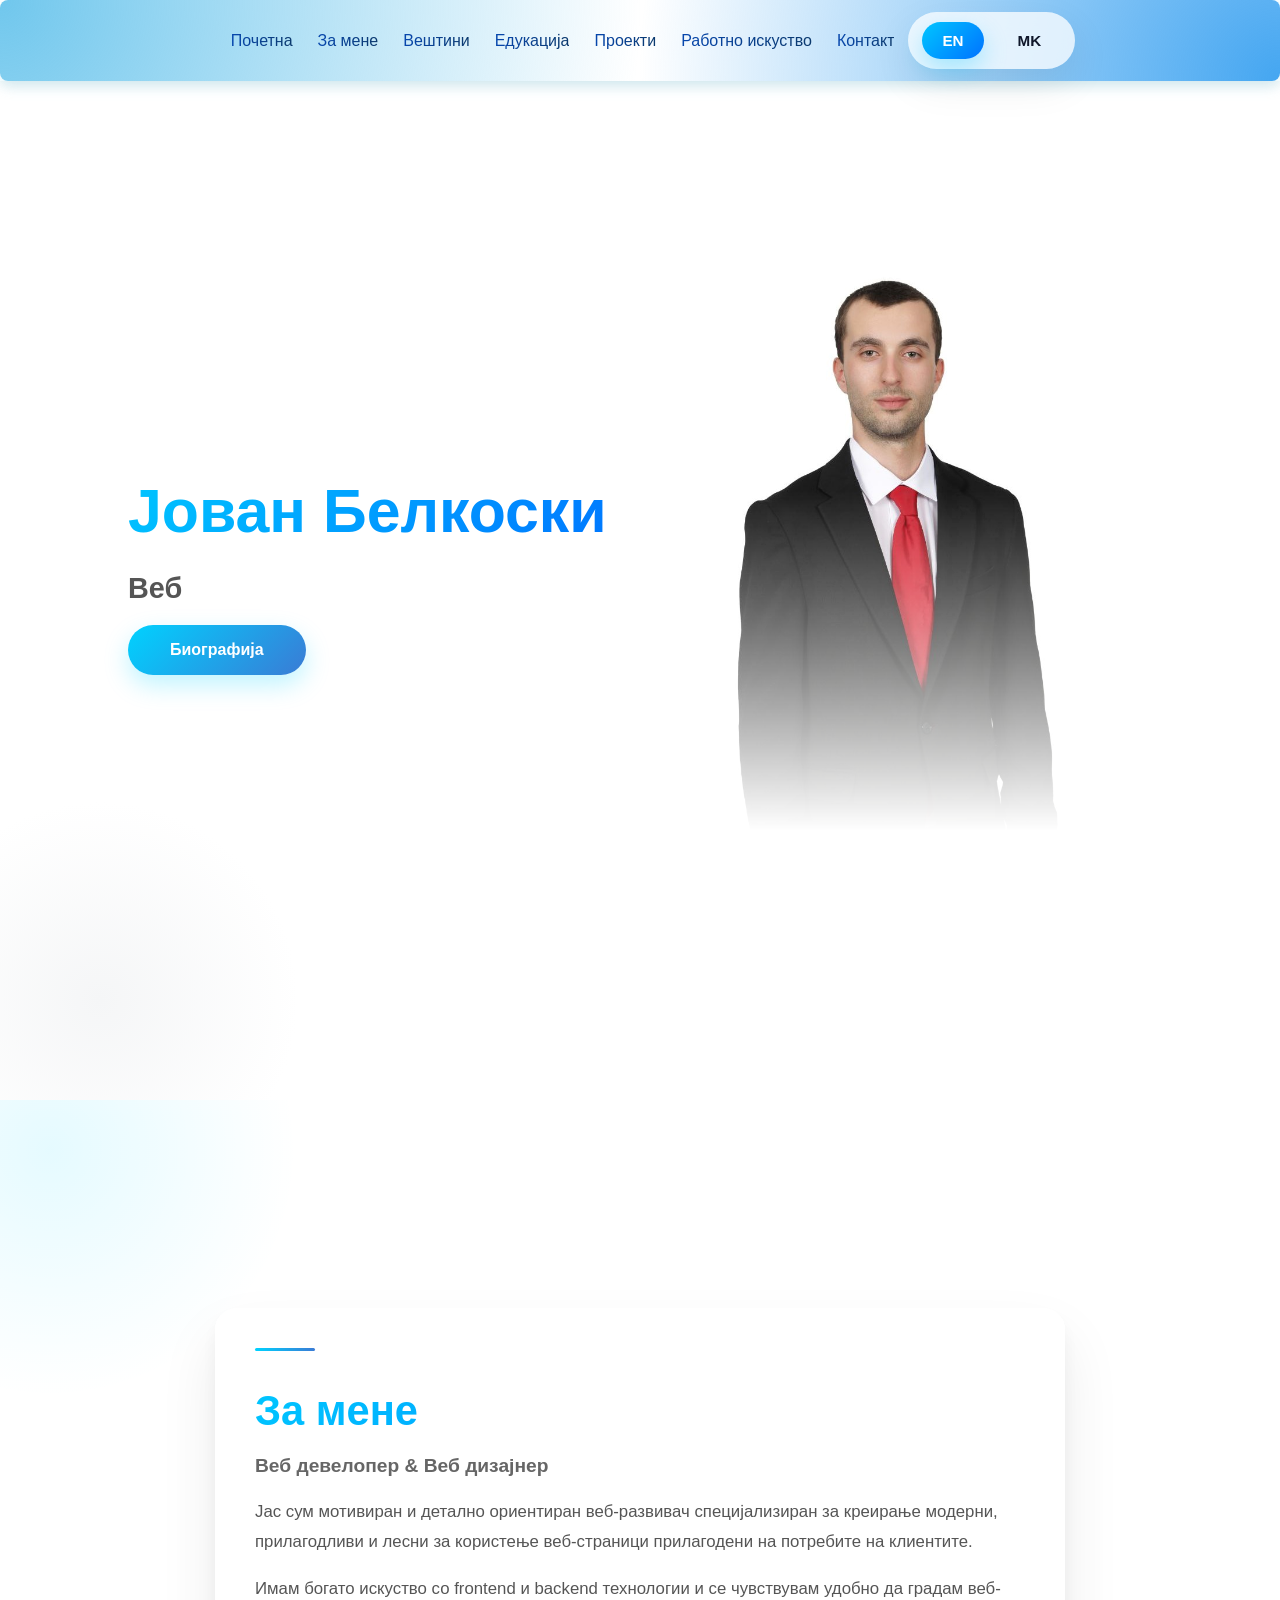
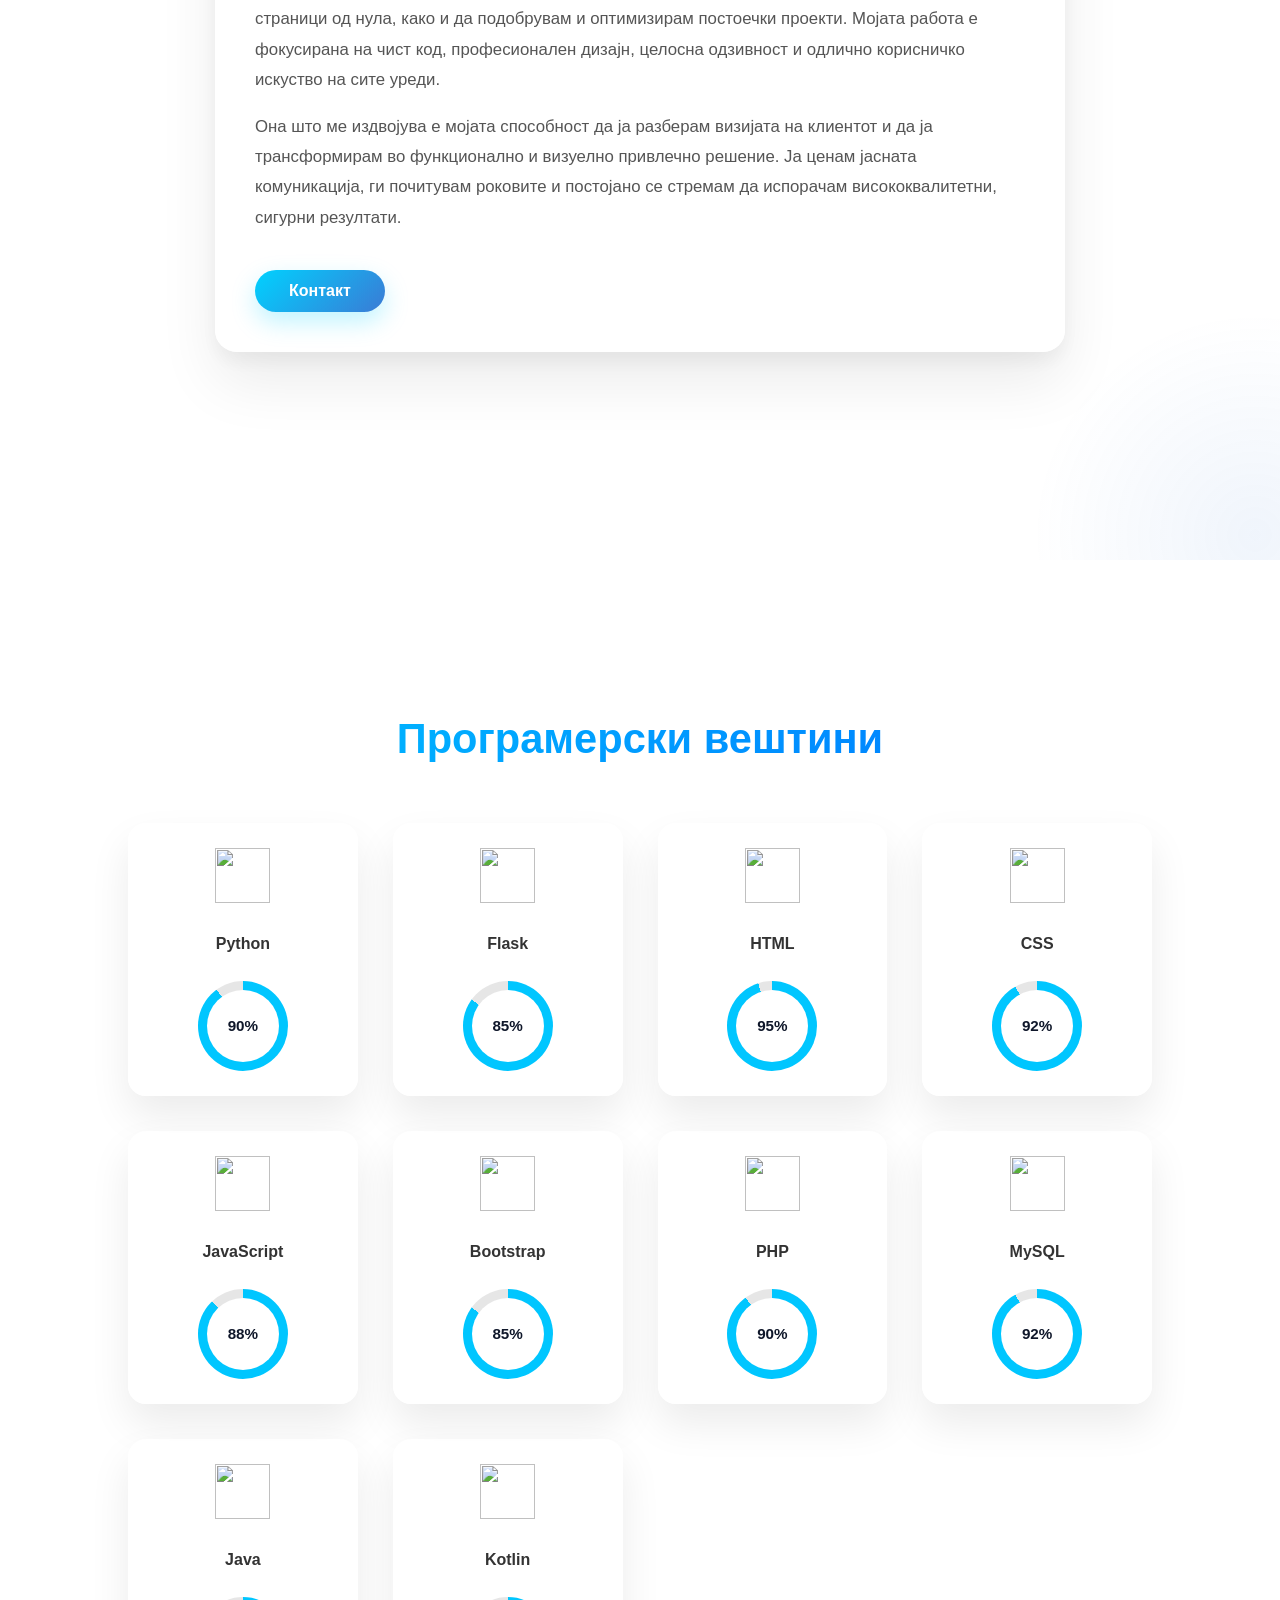
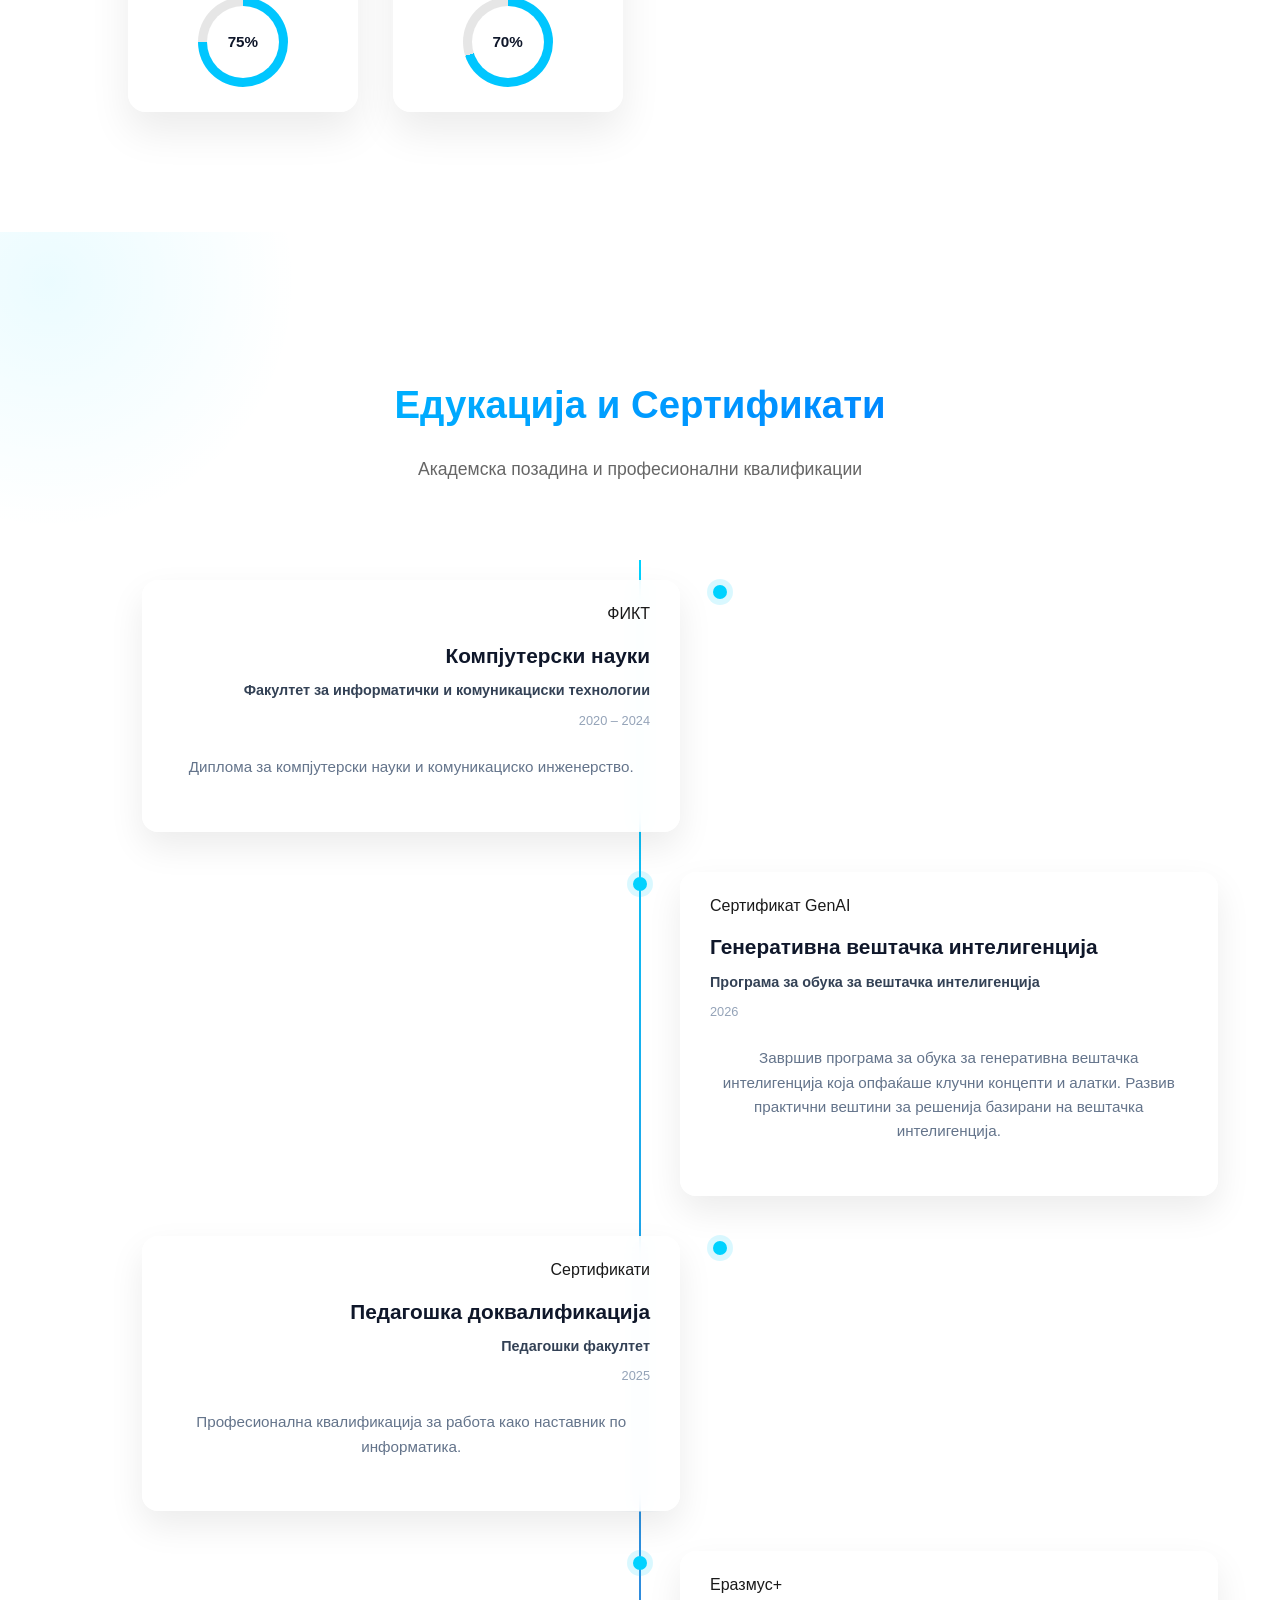
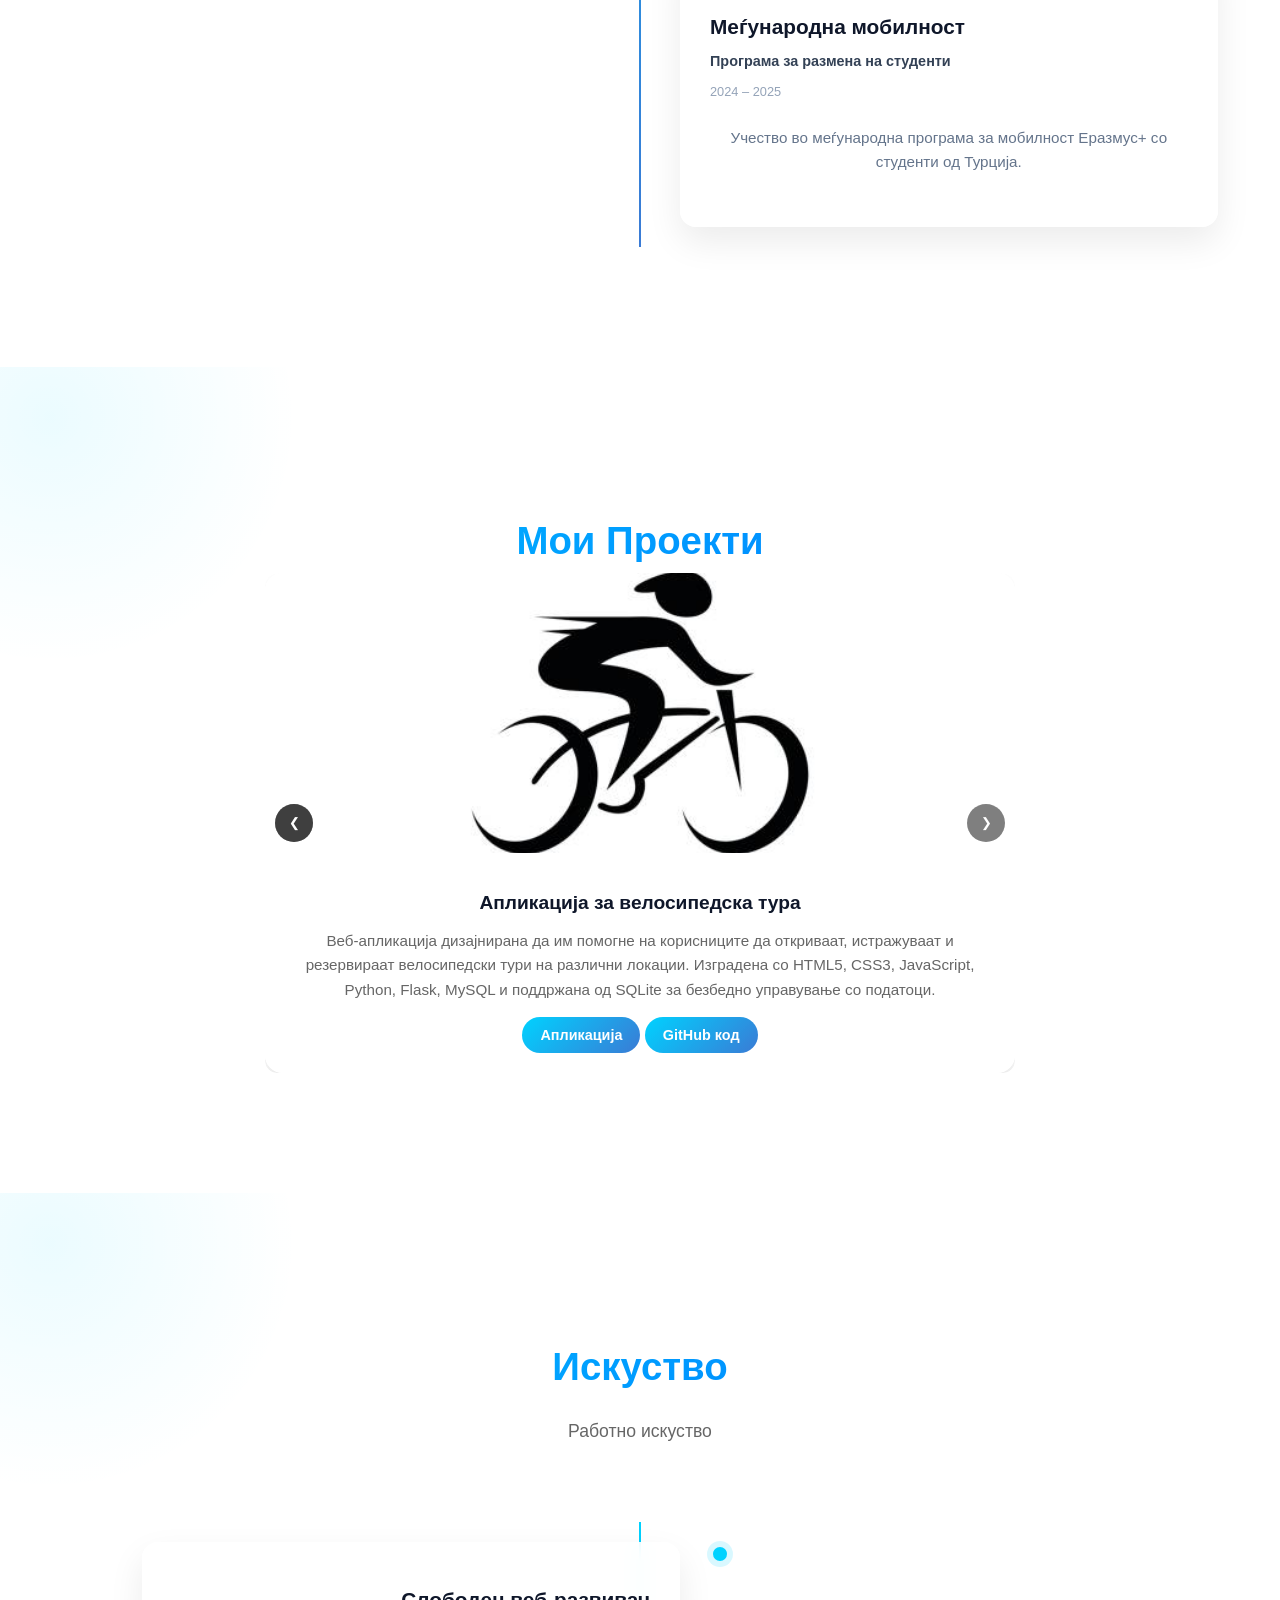
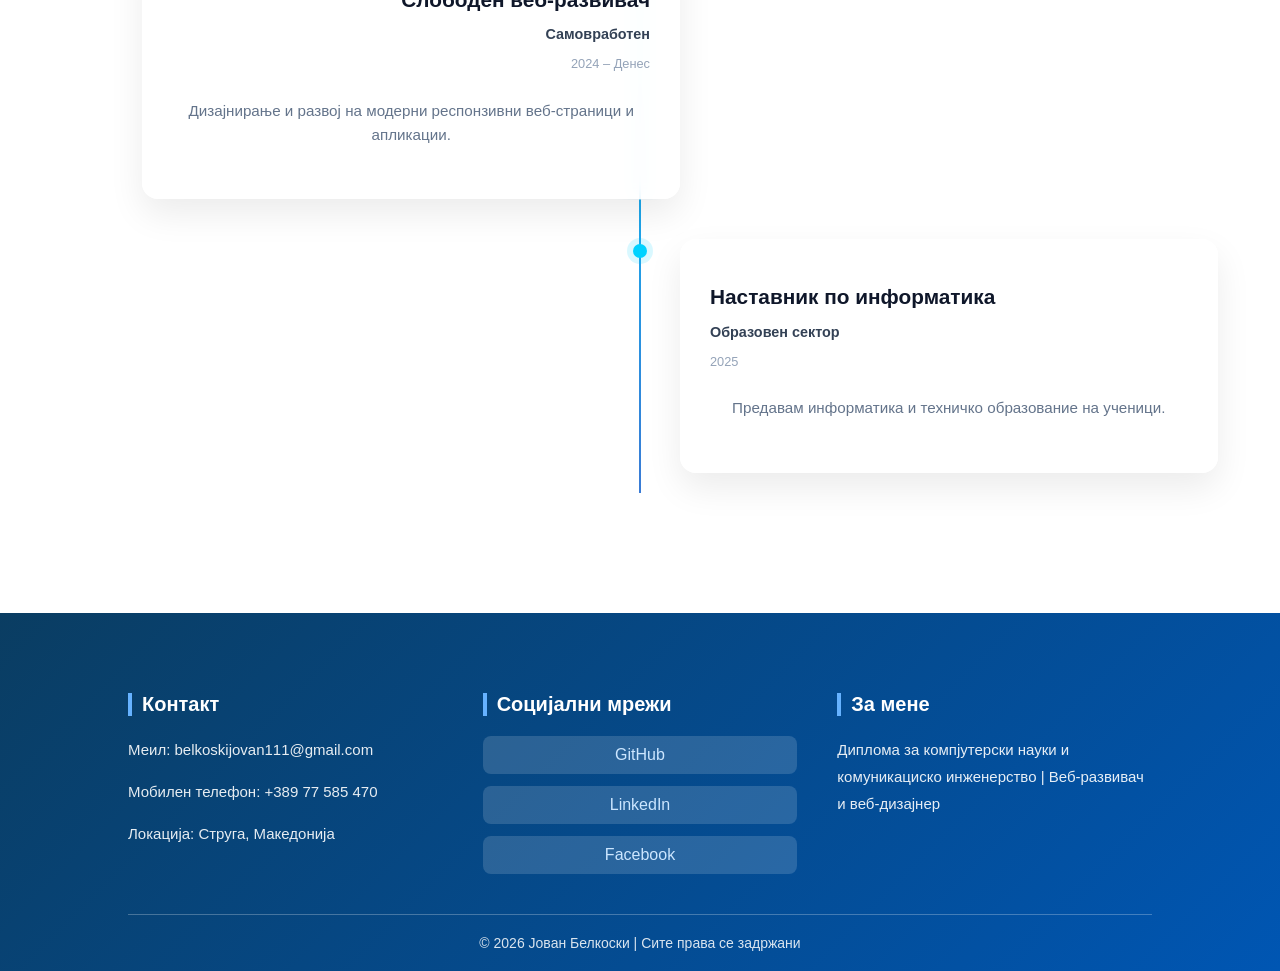
==== index-en.html @ 92b50fb5 "Add files via upload" ====
<!DOCTYPE html>
<html lang="en">
<head>
    <meta charset="UTF-8">
    <meta name="viewport" content="width=device-width, initial-scale=1.0">
    <title>Portfolio</title>
    <link href="https://cdnjs.cloudflare.com/ajax/libs/font-awesome/6.4.0/css/all.min.css" rel="stylesheet">
    <link href="stil.css" rel="stylesheet">
</head>
<body>

<!--Хедер и линкови во хедерот-->
<header class="main-header">

    <div class="linkovi">

    <!--Navigacija-->
    <nav>
      <ul class="nav-links">
        <li><a href="#home">Почетна</a></li>
        <li><a href="#about">За мене</a></li>
        <li><a href="#skills">Вештини</a></li>
        <li><a href="#education">Едукација</a></li>
        <li><a href="#projects">Проекти</a></li>
        <li><a href="#experience">Работно искуство</a></li>
        <li><a href="#contact">Контакт</a></li>
      </ul>

      <!--Hamburger-->
      <div class="hamburger">
        <span></span>
        <span></span>
        <span></span>
      </div>
    </nav>

    <!--Linkovi-->
    <div class="language-switch">
      <a href="index.html" class="lang-btn active">EN</a>
      <a href="index-en.html" class="lang-btn">MK</a>
    </div>

  </div>
</header>

<!-- Почетна секција -->
<section class="hero" id="home">
    <div class="hero-text">
        <h1><span id="ime"></span></h1>
        <h2><span id="profesija"></span></h2>
        <a href="Биографија.pdf"><button class="hero-btn">Биографија</button></a>
    </div>

    <div class="slika-wrapper">
        <img src="profilnaa.jpg" alt="Profil" class="hero-slika">
    </div>
</section>

<!--Секција About-->
<section class="about-me" id="about">
    <div class="about-container">

        <!--<div class="about-image">
            <img src="profilnaa.jpg" alt="About Me">
        </div>-->

        <div class="about-text">
            <h2>За мене</h2>
            <h3>Веб девелопер & Веб дизајнер</h3>

            <p>
               Јас сум мотивиран и детално ориентиран веб-развивач специјализиран за креирање модерни, прилагодливи и лесни за користење веб-страници прилагодени на потребите на клиентите.</p>

               <p>Имам богато искуство со frontend и backend технологии и се чувствувам удобно да градам веб-страници од нула, како и да подобрувам и оптимизирам постоечки проекти. Мојата работа е фокусирана на чист код, професионален дизајн, целосна одзивност и одлично корисничко искуство на сите уреди.</p>

               <p>Она што ме издвојува е мојата способност да ја разберам визијата на клиентот и да ја трансформирам во функционално и визуелно привлечно решение. Ја ценам јасната комуникација, ги почитувам роковите и постојано се стремам да испорачам висококвалитетни, сигурни резултати.</p>
            </p>

            <a href="#contact" id="#contact" class="about-btn">Контакт</a>
        </div>

    </div>
</section>

<!--Sekcija Skills-->
<section class="skills-section" id="skills">
    <h2>Програмерски вештини</h2>

    <div class="skills-grid">

        <div class="skill-card" style="--percent:90">
            <div class="logo-box">
                <img src="https://cdn.jsdelivr.net/gh/devicons/devicon/icons/python/python-original.svg">
            </div>
            <p>Python</p>
            <div class="skill-circle">
                <div class="percent">90%</div>
            </div>
        </div>

        <div class="skill-card" style="--percent:85">
            <div class="logo-box">
                <img src="https://cdn.jsdelivr.net/gh/devicons/devicon/icons/flask/flask-original.svg">
            </div>
            <p>Flask</p>
            <div class="skill-circle">
                <div class="percent">85%</div>
            </div>
        </div>

        <div class="skill-card" style="--percent:95">
            <div class="logo-box">
                <img src="https://cdn.jsdelivr.net/gh/devicons/devicon/icons/html5/html5-original.svg">
            </div>
            <p>HTML</p>
            <div class="skill-circle">
                <div class="percent">95%</div>
            </div>
        </div>

        <div class="skill-card" style="--percent:92">
            <div class="logo-box">
                <img src="https://cdn.jsdelivr.net/gh/devicons/devicon/icons/css3/css3-original.svg">
            </div>
            <p>CSS</p>
            <div class="skill-circle">
                <div class="percent">92%</div>
            </div>
        </div>

        <div class="skill-card" style="--percent:88">
            <div class="logo-box">
                <img src="https://cdn.jsdelivr.net/gh/devicons/devicon/icons/javascript/javascript-original.svg">
            </div>
            <p>JavaScript</p>
            <div class="skill-circle">
                <div class="percent">88%</div>
            </div>
        </div>

        <div class="skill-card" style="--percent:85">
            <div class="logo-box">
                <img src="https://cdn.jsdelivr.net/gh/devicons/devicon/icons/bootstrap/bootstrap-original.svg">
            </div>
            <p>Bootstrap</p>
            <div class="skill-circle">
                <div class="percent">85%</div>
            </div>
        </div>

        <div class="skill-card" style="--percent:90">
            <div class="logo-box">
                <img src="https://cdn.jsdelivr.net/gh/devicons/devicon/icons/php/php-original.svg">
            </div>
            <p>PHP</p>
            <div class="skill-circle">
                <div class="percent">90%</div>
            </div>
        </div>

        <div class="skill-card" style="--percent:92">
            <div class="logo-box">
                <img src="https://cdn.jsdelivr.net/gh/devicons/devicon/icons/mysql/mysql-original.svg">
            </div>
            <p>MySQL</p>
            <div class="skill-circle">
                <div class="percent">92%</div>
            </div>
        </div>

        <div class="skill-card" style="--percent:75">
            <div class="logo-box">
                <img src="https://cdn.jsdelivr.net/gh/devicons/devicon/icons/java/java-original.svg">
            </div>
            <p>Java</p>
            <div class="skill-circle">
                <div class="percent">75%</div>
            </div>
        </div>

        <div class="skill-card" style="--percent:70">
            <div class="logo-box">
                <img src="https://cdn.jsdelivr.net/gh/devicons/devicon/icons/kotlin/kotlin-original.svg">
            </div>
            <p>Kotlin</p>
            <div class="skill-circle">
                <div class="percent">70%</div>
            </div>
        </div>

    </div>
</section>

<!-- Секција Education -->
<section class="education-sekcija" id="education">
    <div class="education-container">
        <h2 class="education-naslov">Едукација и Сертификати</h2>
        <p class="education-podnaslov">
            Академска позадина и професионални квалификации
        </p>

        <div class="timeline">

            <div class="timeline-item">
                <div class="timeline-card">
                    <span class="education-tip">ФИКТ</span>
                    <h3>Компјутерски науки</h3>
                    <p class="institucija">Факултет за информатички и комуникациски технологии</p>
                    <p class="period">2020 – 2024</p>
                    <p class="opis">
                        Диплома за компјутерски науки и комуникациско инженерство.
                    </p>
                </div>
            </div>

            <div class="timeline-item">
                <div class="timeline-card">
                    <span class="education-tip">Сертификат GenAI</span>
                    <h3>Генеративна вештачка интелигенција</h3>
                    <p class="institucija">Програма за обука за вештачка интелигенција</p>
                    <p class="period">2026</p>
                    <p class="opis">
                        Завршив програма за обука за генеративна вештачка интелигенција која опфаќаше клучни концепти и алатки. Развив практични вештини за решенија базирани на вештачка интелигенција.
                    </p>
                </div>
            </div>

            <div class="timeline-item">
                <div class="timeline-card">
                    <span class="education-tip">Сертификати</span>
                    <h3>Педагошка доквалификација</h3>
                    <p class="institucija">Педагошки факултет</p>
                    <p class="period">2025</p>
                    <p class="opis">
                        Професионална квалификација за работа како наставник по информатика.
                    </p>
                </div>
            </div>

            <div class="timeline-item">
                <div class="timeline-card">
                    <span class="education-tip">Еразмус+</span>
                    <h3>Меѓународна мобилност</h3>
                    <p class="institucija">Програма за размена на студенти</p>
                    <p class="period">2024 – 2025</p>
                    <p class="opis">
                        Учество во меѓународна програма за мобилност Еразмус+ со студенти од Турција.
                    </p>
                </div>
            </div>

        </div>
    </div>
</section>

<!--Секција Проекти-->
<section class="projekti-sekcija" id="projects">
    <h2 class="naslov-sekcija">Мои Проекти</h2>
    <!--<p class="proekti-podnaslov" id="proekti-podnaslov">
            Explore the application by clicking “Demo Live App 🚀”, or view the implementation on GitHub.
        </p>-->

<div class="slider">
<button class="next" onclick="nextCard()">&#10095;</button>
<button class="prev" onclick="prevCard()">&#10094;</button>

    <div class="projekti-kontejner">

        <div class="projekti-karticka">
            <img src="proekt1.jpg" alt="Projekt 1">
            <div class="overlay">
                <h3>Апликација за велосипедска тура</h3>
                <p>Веб-апликација дизајнирана да им помогне на корисниците да откриваат, истражуваат и резервираат велосипедски тури на различни локации. Изградена со HTML5, CSS3, JavaScript, Python, Flask, MySQL и поддржана од SQLite за безбедно управување со податоци.</p>
                <a href="https://bicycle-tours.onrender.com" target="_blank">Апликација</a>
                <a href="https://github.com/jovannnn/Bicycle-tours" target="_blank">GitHub код</a>
            </div>
        </div>

        <div class="projekti-karticka">
            <img src="filmovi.png" alt="Projekt 2">
            <div class="overlay">
                <h3>Апликација за филмови</h3>
                <p>Оваа апликација е веб-алатка што им овозможува на корисниците да пребаруваат филмови со внесување на името на актерот. Користи TMDB API за да ги добие податоците за филмот и прикажува листа на филмови со краток опис и оценка, изградена со Python и Flask за брз и едноставен интерфејс.</p>
                <a href="https://movie-app-h2qp.onrender.com/" target="_blank">Апликација</a>
                <a href="https://github.com/jovannnn/Movie-App" target="_blank">GitHub код</a>
            </div>
        </div>

        <div class="projekti-karticka">
            <img src="hotel.png" alt="Projekt 3">
            <div class="overlay">
                <h3>Апликација за резервација на хотел</h3>
                <p>Оваа веб-апликација е комплетен систем за резервации на хотели и настани, дизајниран да го поедностави процесот на резервација на настани како што се свадби, крштевки, родендени, корпоративни настани и слични пригоди. Изграден со Python, Flask, SQLite, HTML5, CSS3 и JavaScript.</p>
                <a href="https://hotel-reservation-7hlp.onrender.com" target="_blank">Апликација</a>
                <a href="https://github.com/jovannnn/Hotel-Reservation" target="_blank">GitHub код</a>
            </div>
        </div>

        <div class="projekti-karticka">
            <img src="formaa.png" alt="Projekt 4">
            <div class="overlay">
                <h3>Формулар за регистрација</h3>
                <p>Едноставен и безбеден формулар за регистрација што им овозможува на корисниците да креираат сметка со внесување на нивните основни лични податоци. Формуларот овозможува лесен пристап до системот, а воедно ги заштитува корисничките податоци и обезбедува непречено искуство со регистрација. Изграден со HTML, CSS, JavaScript, PHP и MySQL.</p>
                <a href="https://form-registration.infinityfreeapp.com/" target="_blank">Апликација</a>
                <a href="https://github.com/jovannnn/Form-Registration" target="_blank">GitHub код</a>
            </div>
        </div>
         <button class="prev" onclick="prevCard()">&#10094;</button>
    </div>
</section>

<!-- Секција Experience -->
<section class="education-sekcija" id="experience">

    <div class="education-container">
        <h2 class="education-naslov">Искуство</h2>
        <p class="education-podnaslov">Работно искуство</p>

        <div class="timeline">

            <div class="timeline-item">
                <div class="timeline-card">
                    <h3>Слободен веб-развивач</h3>
                    <p class="institucija">Самовработен</p>
                    <p class="period">2024 – Денес</p>
                    <p class="opis">
                        Дизајнирање и развој на модерни респонзивни веб-страници и апликации.
                    </p>
                </div>
            </div>

            <div class="timeline-item">
                <div class="timeline-card">
                    <h3>Наставник по информатика</h3>
                    <p class="institucija">Образовен сектор</p>
                    <p class="period">2025</p>
                    <p class="opis">
                        Предавам информатика и техничко образование на ученици.
                    </p>
                </div>
            </div>

        </div>
    </div>
</section>

<!--Секција Footer-->
<footer class="footer-sekcija" id="contact">
    <div class="footer-kontejner">

        <div class="footer-kolona">
            <h3>Контакт</h3>
            <p>Меил: belkoskijovan111@gmail.com</a></p>
            <p>Мобилен телефон: +389 77 585 470</p>
            <p>Локација: Струга, Македонија</p>
        </div>

        <div class="footer-kolona">
            <h3>Социјални мрежи</h3>
            <div class="socijalni-linkovi">
                <a href="https://github.com/jovannnn" target="_blank">GitHub</a>
                <a href="https://www.linkedin.com/in/jovan-belkoski-b12240325/" target="_blank">LinkedIn</a>
                <a href="https://www.facebook.com/jovan.belkoski.2025/" target="_blank">Facebook</a>
            </div>
        </div>

        <div class="footer-kolona">
            <h3>За мене</h3>
            <p>
                Диплома за компјутерски науки и комуникациско инженерство |
                Веб-развивач и веб-дизајнер
            </p>
        </div>

    </div>

    <div class="footer-dolno">
        © 2026 Јован Белкоски | Сите права се задржани
    </div>
</footer>

    <script>
        console.log("Portfolio page loaded");
    </script>

<!--Скрипта за вчитување на името како typing и слајдер за картичките од секција Projects-->
<script>
const imeTekst = "Јован Белкоски";
const profesijaTekst = "Веб-развивач и веб-дизајнер";

let i = 0;
let j = 0;

function pisiIme() {
    if (i < imeTekst.length) {
        document.getElementById("ime").innerHTML += imeTekst.charAt(i);
        i++;
        setTimeout(pisiIme, 120);
    } else {
        setTimeout(pisiProfesija, 500);
    }
}

function pisiProfesija() {
    if (j < profesijaTekst.length) {
        document.getElementById("profesija").innerHTML += profesijaTekst.charAt(j);
        j++;
        setTimeout(pisiProfesija, 80);
    }
}

window.onload = pisiIme;

document.addEventListener("DOMContentLoaded", function () {

  let index = 0;

  const cards = document.querySelectorAll(".projekti-karticka");
  const total = cards.length;

  function showCard(i) {
    cards.forEach(card => card.classList.remove("active"));
    cards[i].classList.add("active");
  }

  function nextCard() {
    index = (index + 1) % total;
    showCard(index);
  }

  function prevCard() {
    index = (index - 1 + total) % total;
    showCard(index);
  }

  window.nextCard = nextCard;
  window.prevCard = prevCard;

  showCard(index); 
});


const items = document.querySelectorAll(".timeline-item");

window.addEventListener("scroll", () => {
    items.forEach(item => {
        const rect = item.getBoundingClientRect();
        if (rect.top < window.innerHeight - 100) {
            item.classList.add("active");
        }
    });
});
</script>

<!--Skripta za procentite vo sekcijata Skills-->
<script>
document.addEventListener("DOMContentLoaded", () => {
    const circles = document.querySelectorAll(".skill-card");

    circles.forEach(card => {
        let percent = parseInt(card.style.getPropertyValue("--percent"));
        let circle = card.querySelector(".skill-circle");
        let text = card.querySelector(".percent");

        let start = 0;

        let interval = setInterval(() => {
            if (start >= percent) {
                clearInterval(interval);
            } else {
                start++;

                text.textContent = start + "%";

                let deg = (start / 100) * 360;

                circle.style.background = `conic-gradient(
                    #00c6ff ${deg}deg,
                    #e6e6e6 ${deg}deg
                )`;
            }
        }, 15); 
    });
});
</script>

    <script src="skripta.js"></script>

</body>
</html>
---- stil.css ----
/* ----------body---------- */
body {
    margin: 0;
    font-family: 'Poppins', sans-serif;
    background: #ffffff;
    color: #1a1a1a;
    -webkit-font-smoothing: antialiased;
}

/* ----------hero sekcija---------- */
.hero {
    min-height: 100vh;
    display: grid;
    grid-template-columns: 1fr 1fr;
    align-items: center;
    padding: 100px 10%;
    position: relative;
    overflow: hidden;
}

/* gradient */
.hero::before {
    content: "";
    position: absolute;
    width: 500px;
    height: 500px;
    background: radial-gradient(circle, white, transparent 70%);
    top: -100px;
    right: -100px;
    z-index: 0;
}

.hero::after {
    content: "";
    position: absolute;
    width: 400px;
    height: 400px;
    background: radial-gradient(circle, #f5f6f7, transparent 70%);
    bottom: -100px;
    left: -100px;
    z-index: 0;
}

/* ----------hero tekst---------- */
.hero-text {
    max-width: 600px;
    z-index: 1;
}

.hero-text h1 {
    font-size: 3.8rem;
    font-weight: 800;
    line-height: 1.2;
    background: linear-gradient(135deg, #00c6ff, #0072ff);
    -webkit-background-clip: text;
    -webkit-text-fill-color: transparent;
    margin-bottom: 20px;
}

.hero-text h2 {
    font-size: 1.8rem;
    font-weight: 600;
    color: #555;
    margin-bottom: 20px;
}

.hero-text p {
    font-size: 1.1rem;
    line-height: 1.7;
    color: #666;
    margin-bottom: 40px;
}

/* ----------kopce---------- */
.hero-btn {
    padding: 16px 42px;
    font-size: 1rem;
    font-weight: 600;
    border: none;
    border-radius: 999px;
    background: linear-gradient(135deg, #00d2ff, #3a7bd5);
    color: #fff;
    cursor: pointer;
    position: relative;
    transition: all 0.35s ease;
    box-shadow: 0 10px 25px rgba(0, 210, 255, 0.25);
}

/*efekti na kopce*/
.hero-btn::before {
    content: "";
    position: absolute;
    inset: 0;
    border-radius: inherit;
    background: linear-gradient(135deg, #00d2ff, #3a7bd5);
    filter: blur(15px);
    opacity: 0;
    transition: 0.4s;
    z-index: -1;
}

.hero-btn:hover::before {
    opacity: 0.6;
}

.hero-btn:hover {
    transform: translateY(-4px);
    box-shadow: 0 15px 35px rgba(0, 210, 255, 0.35);
}

/* ----------slika vo hero sekcija---------- */
.hero img {
    width: 100%;
    max-width: 500px;
    border-radius: 12px;
    object-fit: cover;
    filter: brightness(0.98) contrast(1.05);
    animation: float 6s ease-in-out infinite;
    mask-image: linear-gradient(to top, transparent 0%, black 60%, black 100%);
    -webkit-mask-image: linear-gradient(to top, transparent 0%, black 60%, black 100%);
    mask-repeat: no-repeat;
    mask-size: cover;
    -webkit-mask-repeat: no-repeat;
    -webkit-mask-size: cover;
}

/* ----------animacija---------- */
@keyframes float {
    0% { transform: translateY(0); }
    50% { transform: translateY(-12px); }
    100% { transform: translateY(0); }
}

/* ---------- Stil za hederot ---------- */
header {
    width: 100%;
    position: fixed;
    top: 0;
    left: 0;
    background: #ffffff;
    box-shadow: 0 4px 15px rgba(0,0,0,0.08);
    z-index: 1000;
}

header .container {
    max-width: 1200px;
    margin: 0 auto;
    padding: 15px 30px;
    display: flex;
    justify-content: space-between;
    align-items: center;
}

header .logo {
    font-size: 1.8rem;
    font-weight: 700;
    color: #0077ff;
    letter-spacing: 1px;
}

header nav {
    display: flex;
    align-items: center;
}

.nav-links {
    list-style: none;
    display: flex;
    gap: 25px;
}

.nav-links li a {
    text-decoration: none;
    position: relative;
    background: linear-gradient(90deg, #0747ae, #0b396d);
    -webkit-background-clip: text;
    -webkit-text-fill-color: transparent;
    color: transparent;
    transition: all 0.3s ease;
}

.nav-links li a:hover {
    background: linear-gradient(90deg, #0077ff, #044c53);
    -webkit-background-clip: text;
    -webkit-text-fill-color: transparent;
}

.nav-links li a::after {
    content: '';
    position: absolute;
    width: 0;
    height: 2px;
    bottom: -5px;
    left: 0;
    background: linear-gradient(90deg, #00eaff, #0077ff);
    transition: 0.3s;
}

.nav-links li a:hover::after {
    width: 100%;
}

/* Stil za hamburger meni */
.hamburger {
    display: none;
    flex-direction: column;
    cursor: pointer;
    gap: 5px;
}

.hamburger span {
    width: 25px;
    height: 3px;
    background: linear-gradient(90deg, #06565d, #065656);
    border-radius: 2px;
    transition: all 0.3s ease;
}

.hamburger.toggle span:nth-child(1) {
    transform: rotate(45deg) translate(5px, 5px);
}
.hamburger.toggle span:nth-child(2) {
    opacity: 0;
}
.hamburger.toggle span:nth-child(3) {
    transform: rotate(-45deg) translate(5px, -5px);
}

/* ---------- linkovi ---------- */
.linkovi {
    display: flex; 
    justify-content: center; 
    align-items: center; 
    padding: 12px 20px;
    font-size: 18px;
    color: white;
    text-decoration: none;
    border-radius: 8px;
    background: radial-gradient(circle at top left, #70c7ed, transparent 50%),
                radial-gradient(circle at bottom right, #44a6f1, transparent 50%);
    background-blend-mode: overlay; 
    box-shadow: 0 4px 15px rgba(125, 211, 240, 0.3);
    transition: all 0.3s ease;
}

.linkovi:hover {
    transform: scale(1.05);
    box-shadow: 0 6px 20px rgba(0, 119, 255, 0.5);
}

/* ---------- Typing efekti za naslovot ---------- */
.typing-text {
    display: inline-block;
    border-right: 2px solid #549af0;
    white-space: pre-wrap;
    overflow: hidden;
    font-family: 'Poppins', sans-serif;
}

/* ---------- responsiven dizajn za pocetnata sekcija ---------- */
@media (max-width: 1200px) {
    .hero {
        grid-template-columns: 1fr;
        padding: 60px 8%;
    }
    .hero-text {
        text-align: center;
        margin-bottom: 40px;
    }
    .hero img {
        max-width: 80%;
        margin: 0 auto;
        display: block;
    }
}

@media (max-width: 768px) {
    .nav-links {
        position: fixed;
        top: 0;
        right: -100%;
        height: 100vh;
        width: 250px;
        background: #ffffff;
        flex-direction: column;
        justify-content: center;
        align-items: center;
        gap: 40px;
        transition: right 0.4s ease;
        box-shadow: -4px 0 15px rgba(0,0,0,0.1);
        z-index: 999;
    }

    .nav-links.active {
        right: 0;
    }

    .hamburger {
        display: flex;
    }
}

@media (max-width: 480px){
    .hero-text{
        display:flex;
        flex-direction:column;
        align-items:center;
        text-align:center;
    }

    .hero-text h1,
    .hero-text h2{
        display:inline;
        font-size:1.6em;
        margin:0 5px;
    }

    .hero-text p{
        font-size:1rem;
        margin-top:10px;
    }

    .hero-btn{
        margin-top:15px;
        padding:12px 30px;
        font-size:1rem;
    }
}
    .linkovi {
        font-size: 16px;
        padding: 10px 16px;
    }
/* ----------hamburger meni---------- */
.hamburger {
    display: none;
    flex-direction: column;
    justify-content: space-between;
    width: 30px;
    height: 22px;
    cursor: pointer;
    z-index: 1100;
}

.hamburger span {
    display: block;
    height: 3px;
    border-radius: 2px;
    background: linear-gradient(90deg, #00d2ff, #3a7bd5);
    transition: all 0.5s ease;
    transform-origin: left center; 
}

/* koga menito e otvoreno */
.hamburger.toggle span:nth-child(1) {
    transform: rotate(45deg) translate(5px, 5px);
}

.hamburger.toggle span:nth-child(2) {
    opacity: 0; 
}

.hamburger.toggle span:nth-child(3) {
    transform: rotate(-45deg) translate(5px, -5px);
}
.hamburger:hover span {
    box-shadow: 0 0 8px rgba(0, 210, 255, 0.5);
}

/* Responsive*/
@media (max-width: 992px) {
    .hamburger {
        display: flex;
    }
    .nav-links {
        position: fixed;
        top: 0;
        right: -100%;
        height: 100vh;
        width: 260px;
        background: #ffffff;
        flex-direction: column;
        justify-content: center;
        align-items: center;
        gap: 40px;
        transition: right 0.5s ease;
        box-shadow: -5px 0 20px rgba(0,0,0,0.1);
        border-left: 2px solid #0077ff; 
        z-index: 1050;
    }

    .nav-links.active {
        right: 0;
    }
}

/* ----------about sekcija---------- */
.about-me {
    min-height: 100vh;          
    display: flex;
    justify-content: center;
    align-items: center;

    background: #ffffff;
    position: relative;
    overflow: hidden;

    padding: 80px 10%;
}

/*efekt*/
.about-me::before {
    content: "";
    position: absolute;
    width: 500px;
    height: 500px;
    background: radial-gradient(circle, rgba(0, 210, 255, 0.10), transparent 70%);
    top: -200px;
    left: -200px;
}

.about-me::after {
    content: "";
    position: absolute;
    width: 450px;
    height: 450px;
    background: radial-gradient(circle, rgba(58, 123, 213, 0.08), transparent 70%);
    bottom: -200px;
    right: -200px;
}

/* ----------kontejner---------- */
.about-container {
    max-width: 850px;
    width: 100%;
    margin: auto;

    display: flex;
    justify-content: center;
}

/* ----------tekst vo karticka---------- */
.about-text {
    width: 100%;
    padding: 40px;

    background: rgba(255,255,255,0.75);
    backdrop-filter: blur(14px);

    border-radius: 22px;

    box-shadow:
        0 30px 60px rgba(0,0,0,0.08),
        0 10px 20px rgba(0,0,0,0.05);

    text-align: left;
}

/*plava linija nad tekstot*/
.about-text::before {
    content: "";
    width: 60px;
    height: 3px;
    display: block;
    margin-bottom: 20px;
    border-radius: 3px;
    background: linear-gradient(90deg, #00d2ff, #3a7bd5);
}

/*naslov*/
.about-text h2 {
    font-size: clamp(1.8rem, 4vw, 2.6rem);
    font-weight: 800;
    line-height: 1.2;

    background: linear-gradient(135deg, #00c6ff, #0072ff);
    -webkit-background-clip: text;
    -webkit-text-fill-color: transparent;

    margin-bottom: 10px;
}

/*podnaslov*/
.about-text h3 {
    font-size: clamp(1rem, 2vw, 1.2rem);
    color: #666;
    margin-bottom: 20px;
}

/*tekst*/
.about-text p {
    font-size: clamp(0.95rem, 1.5vw, 1.05rem);
    line-height: 1.8;
    color: #555;
    margin-bottom: 12px;
}

/*kopce*/
.about-btn {
    display: inline-block;
    margin-top: 20px;
    padding: 12px 34px;

    background: linear-gradient(135deg, #00d2ff, #3a7bd5);
    color: #fff;
    text-decoration: none;
    border-radius: 999px;

    font-weight: 600;

    box-shadow: 0 10px 25px rgba(0,210,255,0.25);

    transition: all 0.35s ease;
}

.about-btn:hover {
    transform: translateY(-4px);
}

/*Responziven dizajn za tablet*/
@media (max-width: 992px) {
    .about-me {
        padding: 100px 6%;
    }

    .about-text {
        padding: 35px;
    }
}

/*responziven dizajn za mobilen*/
@media (max-width: 600px) {
    .about-me {
        min-height: auto;    
        padding: 80px 20px;
    }

    .about-text {
        padding: 25px;
        text-align: center;
    }

    .about-text::before {
        margin: 0 auto 20px;
    }
}

/*sekcija education*/
.education-sekcija {
    padding: 120px 8%;
    background: #ffffff;
    font-family: 'Poppins', sans-serif;
    position: relative;
    overflow: hidden;
}

.education-sekcija::before {
    content: "";
    position: absolute;
    width: 500px;
    height: 500px;
    background: radial-gradient(circle, rgba(0, 210, 255, 0.08), transparent 70%);
    top: -200px;
    left: -200px;
}

/*kontejner*/
.education-container {
    max-width: 1100px;
    margin: auto;
    text-align: center;
    position: relative;
    z-index: 1;
}

/*naslov*/
.education-naslov {
    font-size: clamp(1.8rem, 3vw, 2.6rem);
    font-weight: 800;
    background: linear-gradient(135deg, #00c6ff, #0072ff);
    -webkit-background-clip: text;
    -webkit-text-fill-color: transparent;
}

/*podnaslov*/
.education-podnaslov {
    margin-top: 10px;
    font-size: clamp(0.95rem, 1.5vw, 1.1rem);
    color: #666;
    max-width: 600px;
    margin-left: auto;
    margin-right: auto;
}

/*desktop*/
.timeline {
    position: relative;
    margin-top: 80px;
}

/*centralna linija*/
.timeline::before {
    content: "";
    position: absolute;
    left: 50%;
    transform: translateX(-50%);
    width: 2px;
    height: 100%;
    background: linear-gradient(to bottom, #00d2ff, #3a7bd5);
}

/*stavki*/
.timeline-item {
    position: relative;
    width: 50%;
    padding: 20px 40px;
}

/*levo poramnuvanje*/
.timeline-item:nth-child(odd) {
    left: 0;
    text-align: right;
}

/*desno poramnuvanje*/
.timeline-item:nth-child(even) {
    left: 50%;
    text-align: left;
}

.timeline-item::before {
    content: "";
    position: absolute;
    top: 25px;
    right: -7px;
    width: 14px;
    height: 14px;
    background: #00d2ff;
    border-radius: 50%;
    box-shadow: 0 0 0 6px rgba(0,210,255,0.15);
}

.timeline-item:nth-child(even)::before {
    left: -7px;
    right: auto;
}

/*karticki*/
.timeline-card {
    background: rgba(255,255,255,0.85);
    backdrop-filter: blur(10px);
    padding: 25px 30px;
    border-radius: 16px;
    box-shadow: 0 15px 35px rgba(0,0,0,0.08);
    transition: 0.3s ease;
}

.timeline-card:hover {
    transform: translateY(-5px);
}

/*tekst*/
.timeline-card h3 {
    font-size: 1.3rem;
    color: #0f172a;
    margin-bottom: 5px;
}

.institucija {
    font-size: 0.9rem;
    font-weight: 600;
    color: #334155;
}

.period {
    font-size: 0.8rem;
    color: #94a3b8;
    margin: 6px 0 12px;
}

.opis {
    font-size: 0.95rem;
    color: #64748b;
    line-height: 1.6;
}

/*responzivnost za tableti*/
@media (max-width: 1024px) {

    .timeline-item {
        padding: 20px;
    }

    .timeline-card {
        padding: 22px;
    }
}

/*responzivnost za mobilni*/
@media (max-width: 768px) {

    .education-sekcija {
        padding: 80px 18px;
    }

    /*centralna linija*/
    .timeline::before {
        left: 50%;
        transform: translateX(-50%);
    }

    .timeline-item {
        width: 100%;
        left: 0 !important;

        display: flex;
        justify-content: center;

        padding: 0;
        margin-bottom: 35px;

        text-align: center;
    }

    /*centriranje na karticki*/
    .timeline-card {
        width: 90%;
        max-width: 420px;
        text-align: center;
        padding: 18px;
    }

    .timeline-item::before {
        left: 50%;
        transform: translateX(-50%);
        top: -8px;

        width: 10px;
        height: 10px;
    }
}

/*responzivnost za pomali telefoni*/
@media (max-width: 480px) {

    .education-sekcija {
        padding: 60px 14px;
    }

    .timeline-card {
        width: 95%;
        padding: 16px;
    }

    .timeline-card h3 {
        font-size: 1rem;
    }

    .opis {
        font-size: 0.85rem;
    }

    .period {
        font-size: 0.75rem;
    }
}

/*sekcija proekti*/
.projekti-sekcija {
    padding: 120px 8%;
    background: #ffffff;
    font-family: 'Poppins', sans-serif;
    position: relative;
    overflow: hidden;
}

.projekti-sekcija::before {
    content: "";
    position: absolute;
    width: 500px;
    height: 500px;
    background: radial-gradient(circle, rgba(0, 210, 255, 0.08), transparent 70%);
    top: -200px;
    left: -200px;
}

/* naslov */
.naslov-sekcija {
    text-align: center;
    font-size: clamp(1.8rem, 3vw, 2.6rem);
    font-weight: 800;

    background: linear-gradient(135deg, #00c6ff, #0072ff);
    -webkit-background-clip: text;
    -webkit-text-fill-color: transparent;

    margin-bottom: 10px;
}

#proekti-podnaslov {
    text-align: center;
    font-size: clamp(0.95rem, 1.5vw, 1.1rem);
    color: #666;
    max-width: 600px;
    margin: 10px auto 60px;
    line-height: 1.6;
}

.projekti-kontejner {
    display: grid;
    grid-template-columns: repeat(auto-fit, minmax(280px, 1fr));
    gap: 30px;
    max-width: 1100px;
    margin: auto;
}

/*karticki so skrolanje*/
.projekti-karticka {
    border-radius: 18px;
    overflow: hidden;

    background: rgba(255,255,255,0.75);
    backdrop-filter: blur(12px);

    box-shadow:
        0 20px 40px rgba(0,0,0,0.08),
        0 10px 20px rgba(0,0,0,0.05);

    transition: all 0.35s ease;

    display: flex;
    flex-direction: column;
}

.projekti-karticka:hover {
    transform: translateY(-8px);
    box-shadow: 0 25px 50px rgba(0,0,0,0.12);
}

/*slika*/
.projekti-karticka img {
    width: 100%;
    height: 240px;
    object-fit: cover;
}

/*tekst*/
.overlay {
    padding: 20px;
    text-align: center;
}

.overlay h3 {
    font-size: 1.2rem;
    color: #0f172a;
    margin-bottom: 10px;
}

.overlay p {
    font-size: 0.95rem;
    color: #666;
    line-height: 1.6;
    margin-bottom: 15px;
}

/*kopce*/
.overlay a {
    display: inline-block;
    text-decoration: none;

    color: #fff;
    background: linear-gradient(135deg, #00d2ff, #3a7bd5);

    padding: 10px 18px;
    border-radius: 999px;

    font-weight: 600;
    font-size: 0.9rem;

    transition: 0.3s ease;
}

.overlay a:hover {
    transform: translateY(-3px);
}

/*responzivnost za tableti*/
@media (max-width: 1024px) {
    .projekti-sekcija {
        padding: 100px 6%;
    }
}

/*responzivnost za mobilni*/
@media (max-width: 768px) {

    .projekti-kontejner {
        grid-template-columns: 1fr;
    }

    .projekti-karticka img {
        height: 220px;
    }
}

/*responzivnost za pomali telefoni*/
@media (max-width: 480px) {

    .overlay h3 {
        font-size: 1rem;
    }

    .overlay p {
        font-size: 0.85rem;
    }

    .overlay a {
        padding: 8px 14px;
        font-size: 0.85rem;
    }
}

/*Footer Sekcija */
.footer-sekcija {
    background: linear-gradient(135deg, #0a3d62, #0056b3);
    color: #ffffff;
    padding: 60px 10% 20px;
    font-family: 'Segoe UI', sans-serif;
}

.footer-kontejner {
    display: grid;
    grid-template-columns: repeat(auto-fit, minmax(250px, 1fr));
    gap: 40px;
    margin-bottom: 40px;
}

.footer-kolona h3 {
    font-size: 20px;
    margin-bottom: 20px;
    border-left: 4px solid #66b2ff;
    padding-left: 10px;
}

.footer-kolona p {
    font-size: 15px;
    line-height: 1.8;
    opacity: 0.9;
}

.footer-kolona a {
    color: #cce6ff;
    text-decoration: none;
    transition: color 0.3s ease;
}

.footer-kolona a:hover {
    color: #ffffff;
}

.socijalni-linkovi {
    display: flex;
    flex-direction: column;
    gap: 12px;
}

.socijalni-linkovi a {
    display: inline-block;
    background: rgba(255, 255, 255, 0.15);
    padding: 10px 15px;
    border-radius: 8px;
    text-align: center;
    font-weight: 500;
    transition: all 0.3s ease;
}

.socijalni-linkovi a:hover {
    background: #ffffff;
    color: #0056b3;
}

.footer-dolno {
    text-align: center;
    padding-top: 20px;
    border-top: 1px solid rgba(255, 255, 255, 0.3);
    font-size: 14px;
    opacity: 0.85;
}
@media (max-width: 1024px) {

    .footer-sekcija {
        padding: 50px 6% 20px;
    }

    .footer-kontejner {
        gap: 30px;
    }

    .footer-kolona h3 {
        font-size: 18px;
    }

    .footer-kolona p {
        font-size: 14px;
    }
}
@media (max-width: 768px) {

    .footer-kontejner {
        grid-template-columns: 1fr;
        text-align: center;
    }

    .footer-kolona h3 {
        border-left: none;
        border-bottom: 3px solid #66b2ff;
        padding-left: 0;
        padding-bottom: 8px;
        display: inline-block;
        margin-bottom: 15px;
    }

    .socijalni-linkovi {
        align-items: center;
    }

    .socijalni-linkovi a {
        width: 70%;
    }

    .footer-sekcija {
        padding: 40px 5% 15px;
    }
}
@media (max-width: 480px) {

    .footer-kolona p {
        font-size: 13px;
    }

    .footer-dolno {
        font-size: 12px;
    }

    .socijalni-linkovi a {
        width: 85%;
        padding: 10px;
    }
}


/*sekcija experience*/
.experience-sekcija {
    padding: 120px 8%;
    background: #ffffff;
    font-family: 'Poppins', sans-serif;
    position: relative;
    overflow: hidden;
}

.experience-sekcija::before {
    content: "";
    position: absolute;
    width: 500px;
    height: 500px;
    background: radial-gradient(circle, rgba(0, 210, 255, 0.08), transparent 70%);
    top: -200px;
    left: -200px;
}

/*kontejner*/
.experience-container {
    max-width: 1100px;
    margin: auto;
    text-align: center;
    position: relative;
    z-index: 1;
}

/*naslov*/
.experience-naslov {
    font-size: clamp(1.8rem, 3vw, 2.6rem);
    font-weight: 800;
    background: linear-gradient(135deg, #00c6ff, #0072ff);
    -webkit-background-clip: text;
    -webkit-text-fill-color: transparent;
}

/*podnaslov*/
.experience-podnaslov {
    margin-top: 10px;
    font-size: clamp(0.95rem, 1.5vw, 1.1rem);
    color: #666;
    max-width: 600px;
    margin-left: auto;
    margin-right: auto;
}

.experience-timeline {
    position: relative;
    margin-top: 80px;
}

/*centralna linija*/
.experience-timeline::before {
    content: "";
    position: absolute;
    left: 50%;
    transform: translateX(-50%);
    width: 2px;
    height: 100%;
    background: linear-gradient(to bottom, #00d2ff, #3a7bd5);
}

/*stavki*/
.experience-item {
    position: relative;
    width: 50%;
    padding: 20px 40px;
}

/*levo poramnuvanje*/
.experience-item:nth-child(odd) {
    left: 0;
    text-align: right;
}

/*desno poramnuvanje*/
.experience-item:nth-child(even) {
    left: 50%;
    text-align: left;
}
.experience-item::before {
    content: "";
    position: absolute;
    top: 25px;
    right: -7px;
    width: 14px;
    height: 14px;
    background: #00d2ff;
    border-radius: 50%;
    box-shadow: 0 0 0 6px rgba(0,210,255,0.15);
}

.experience-item:nth-child(even)::before {
    left: -7px;
    right: auto;
}

/*karticki*/
.experience-card {
    background: rgba(255,255,255,0.85);
    backdrop-filter: blur(10px);

    padding: 25px 30px;
    border-radius: 16px;

    box-shadow: 0 15px 35px rgba(0,0,0,0.08);

    transition: 0.3s ease;
}

.experience-card:hover {
    transform: translateY(-5px);
}

/*tekst*/
.experience-card h3 {
    font-size: 1.3rem;
    color: #0f172a;
    margin-bottom: 5px;
}

.experience-role {
    font-size: 0.9rem;
    font-weight: 600;
    color: #334155;
}

.experience-period {
    font-size: 0.8rem;
    color: #94a3b8;
    margin: 6px 0 12px;
}

.experience-desc {
    font-size: 0.95rem;
    color: #64748b;
    line-height: 1.6;
}

/*mobilna responzivnost*/
@media (max-width: 768px) {

    .experience-sekcija {
        padding: 80px 18px;
    }

    .experience-timeline::before {
        left: 50%;
        transform: translateX(-50%);
    }

    .experience-item {
        width: 100%;
        left: 0 !important;

        display: flex;
        justify-content: center;

        padding: 0;
        margin-bottom: 35px;

        text-align: center;
    }

    .experience-card {
        width: 90%;
        max-width: 420px;
        text-align: center;
        padding: 18px;
    }

    .experience-item::before {
        left: 50%;
        transform: translateX(-50%);
        top: -8px;

        width: 10px;
        height: 10px;
    }
}

/*responziven dizajn za pomal telefon*/
@media (max-width: 480px) {

    .experience-sekcija {
        padding: 60px 14px;
    }

    .experience-card {
        width: 95%;
        padding: 16px;
    }

    .experience-card h3 {
        font-size: 1rem;
    }

    .experience-desc {
        font-size: 0.85rem;
    }

    .experience-period {
        font-size: 0.75rem;
    }
}

/*css za skills*/
.skills-section {
    padding: 120px 10%;
    background: #ffffff;
    font-family: 'Poppins', sans-serif;
    text-align: center;
}

/*naslov*/
.skills-section h2 {
    font-size: 2.6rem;
    margin-bottom: 60px;

    background: linear-gradient(135deg, #00c6ff, #0072ff);
    -webkit-background-clip: text;
    -webkit-text-fill-color: transparent;
}
.skills-grid {
    display: grid;
    grid-template-columns: repeat(auto-fit, minmax(180px, 1fr));
    gap: 35px;
}

/*karticki*/
.skill-card {
    background: rgba(255,255,255,0.7);
    backdrop-filter: blur(12px);
    padding: 25px;
    border-radius: 18px;

    box-shadow: 0 20px 40px rgba(0,0,0,0.08);

    display: flex;
    flex-direction: column;
    align-items: center;
    gap: 12px;

    transition: 0.3s ease;
}

.skill-card:hover {
    transform: translateY(-6px);
}

/*ikoni*/
.logo-box img {
    width: 55px;
    height: 55px;
}

/*paragraf vo kartickite*/
.skill-card p {
    font-weight: 600;
    color: #333;
}

.skill-circle {
    width: 90px;
    height: 90px;
    border-radius: 50%;
    position: relative;

    display: flex;
    align-items: center;
    justify-content: center;

    background: conic-gradient(
        #00c6ff 0deg,
        #e6e6e6 0deg
    );
}

/*krugovi za procent*/
.skill-circle::before {
    content: "";
    position: absolute;
    width: 72px;
    height: 72px;
    background: #fff;
    border-radius: 50%;
}

/*procent*/
.percent {
    position: relative;
    font-weight: 700;
    font-size: 0.95rem;
    color: #0f172a;
}

/*tekst za procentot*/
.percent {
    position: relative;
    font-weight: 700;
    font-size: 0.95rem;
    color: #0f172a;
}

/*responzivnost*/
@media (max-width: 768px) {
    .skills-grid {
        grid-template-columns: repeat(2, 1fr);
    }
}

@media (max-width: 480px) {
    .skills-grid {
        grid-template-columns: 1fr;
    }
}

/* Slajder za menuvanje na kartickite vo sekcijata Proekti */
.slider {
  position: relative;
  width: 100%;
  max-width: 750px;
  margin: auto;
  overflow: hidden;
  border-radius: 12px;
}
.projekti-karticka {
  display: none;
}
.projekti-karticka.active {
  display: block;
}
.projekti-karticka img {
  width: 100%;
  height: 280px;
  object-fit: cover;
  display: block;
  border-radius: 12px;
}
.opis {
  padding: 12px;
  text-align: center;
}

.opis h3 {
  margin: 8px 0 5px;
}

.opis p {
  color: #555;
  font-size: 14px;
}
.prev, .next {
  position: absolute;
  top: 50%;
  transform: translateY(-50%);
  background: rgba(0,0,0,0.5);
  color: white;
  border: none;
  width: 38px;
  height: 38px;
  border-radius: 50%;
  cursor: pointer;
  z-index: 10;
}

.prev { left: 10px; }
.next { right: 10px; }

.prev:hover, .next:hover {
  background: rgba(0,0,0,0.8);
}

/*Linkovi za jazicna poddrska*/
.language-section {
    padding: 40px 10%;
    display: flex;
    justify-content: center;
    align-items: center;
    font-family: 'Poppins', sans-serif;
}

/*kontejner*/
.language-switch {
    display: flex;
    gap: 14px;

    background: rgba(255,255,255,0.75);
    backdrop-filter: blur(12px);

    padding: 10px 14px;
    margin: 2px 14px;
    border-radius: 999px;

    box-shadow: 0 15px 40px rgba(0,0,0,0.08);

    align-items: center;

    position: relative;
    z-index: 10;
}

/*linkovi*/
.lang-btn {
    text-decoration: none;

    padding: 10px 20px;
    border-radius: 999px;

    font-weight: 600;
    font-size: 0.95rem;

    color: #0f172a;

    transition: all 0.3s ease;

    white-space: nowrap;
}

/*hover*/
.lang-btn:hover {
    transform: translateY(-2px);
    color: #0072ff;
}

/*active*/
.lang-btn.active {
    background: linear-gradient(135deg, #00c6ff, #0072ff);
    color: #fff;

    box-shadow: 0 10px 25px rgba(0,198,255,0.3);
}

/*responzivnost za tableti*/
@media (max-width: 1024px) {

    .language-section {
        padding: 35px 6%;
    }

    .language-switch {
        gap: 12px;
    }

    .lang-btn {
        padding: 10px 18px;
        font-size: 0.9rem;
    }
}

/*responzivnost za mobilni*/
@media (max-width: 768px) {

    .language-section {
        padding: 30px 5%;
    }

    .language-switch {
        width: 100%;
        justify-content: center;
    }

    .lang-btn {
        flex: 1;
        text-align: center;
        padding: 12px 0;
    }
}

/*responzivnost za pomali mobilni*/
@media (max-width: 480px) {

    .language-section {
        padding: 20px 4%;
    }

    .language-switch {
        gap: 10px;
        padding: 8px;
    }

    .lang-btn {
        font-size: 0.85rem;
    }
}
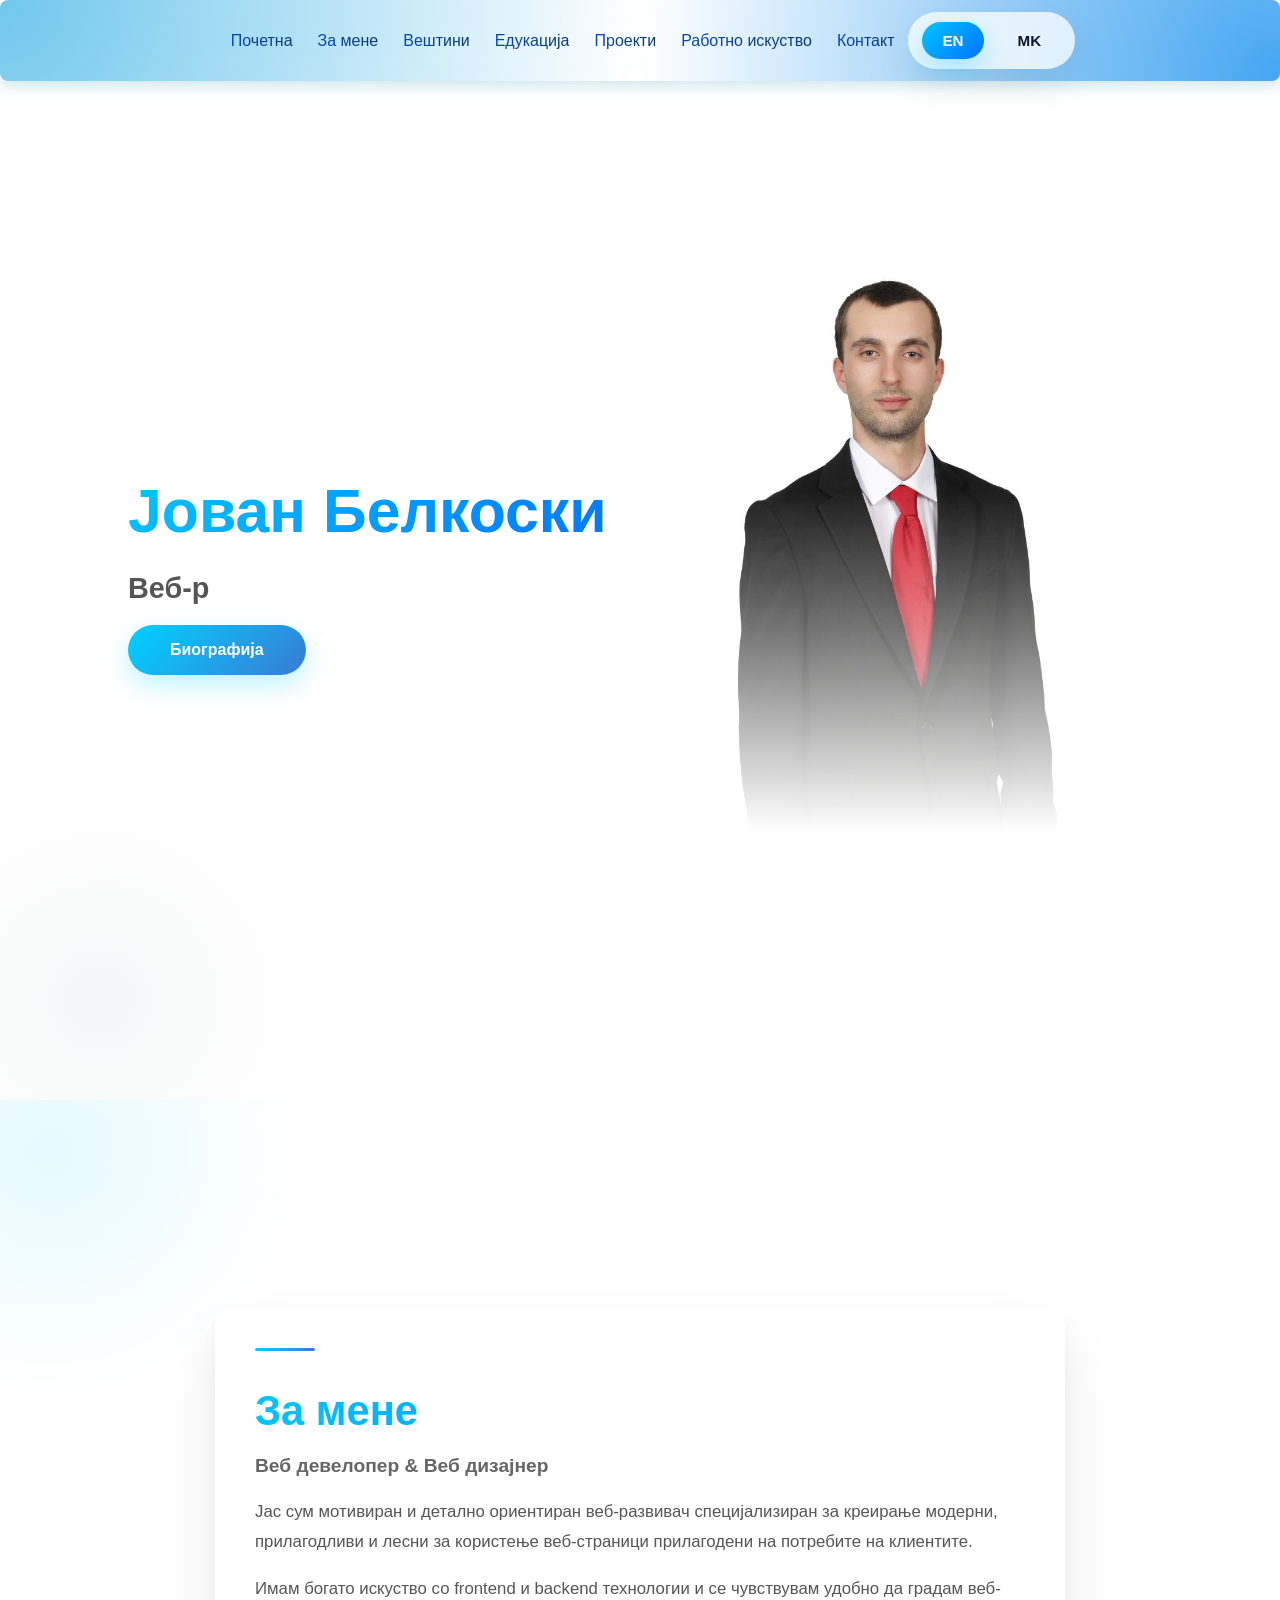
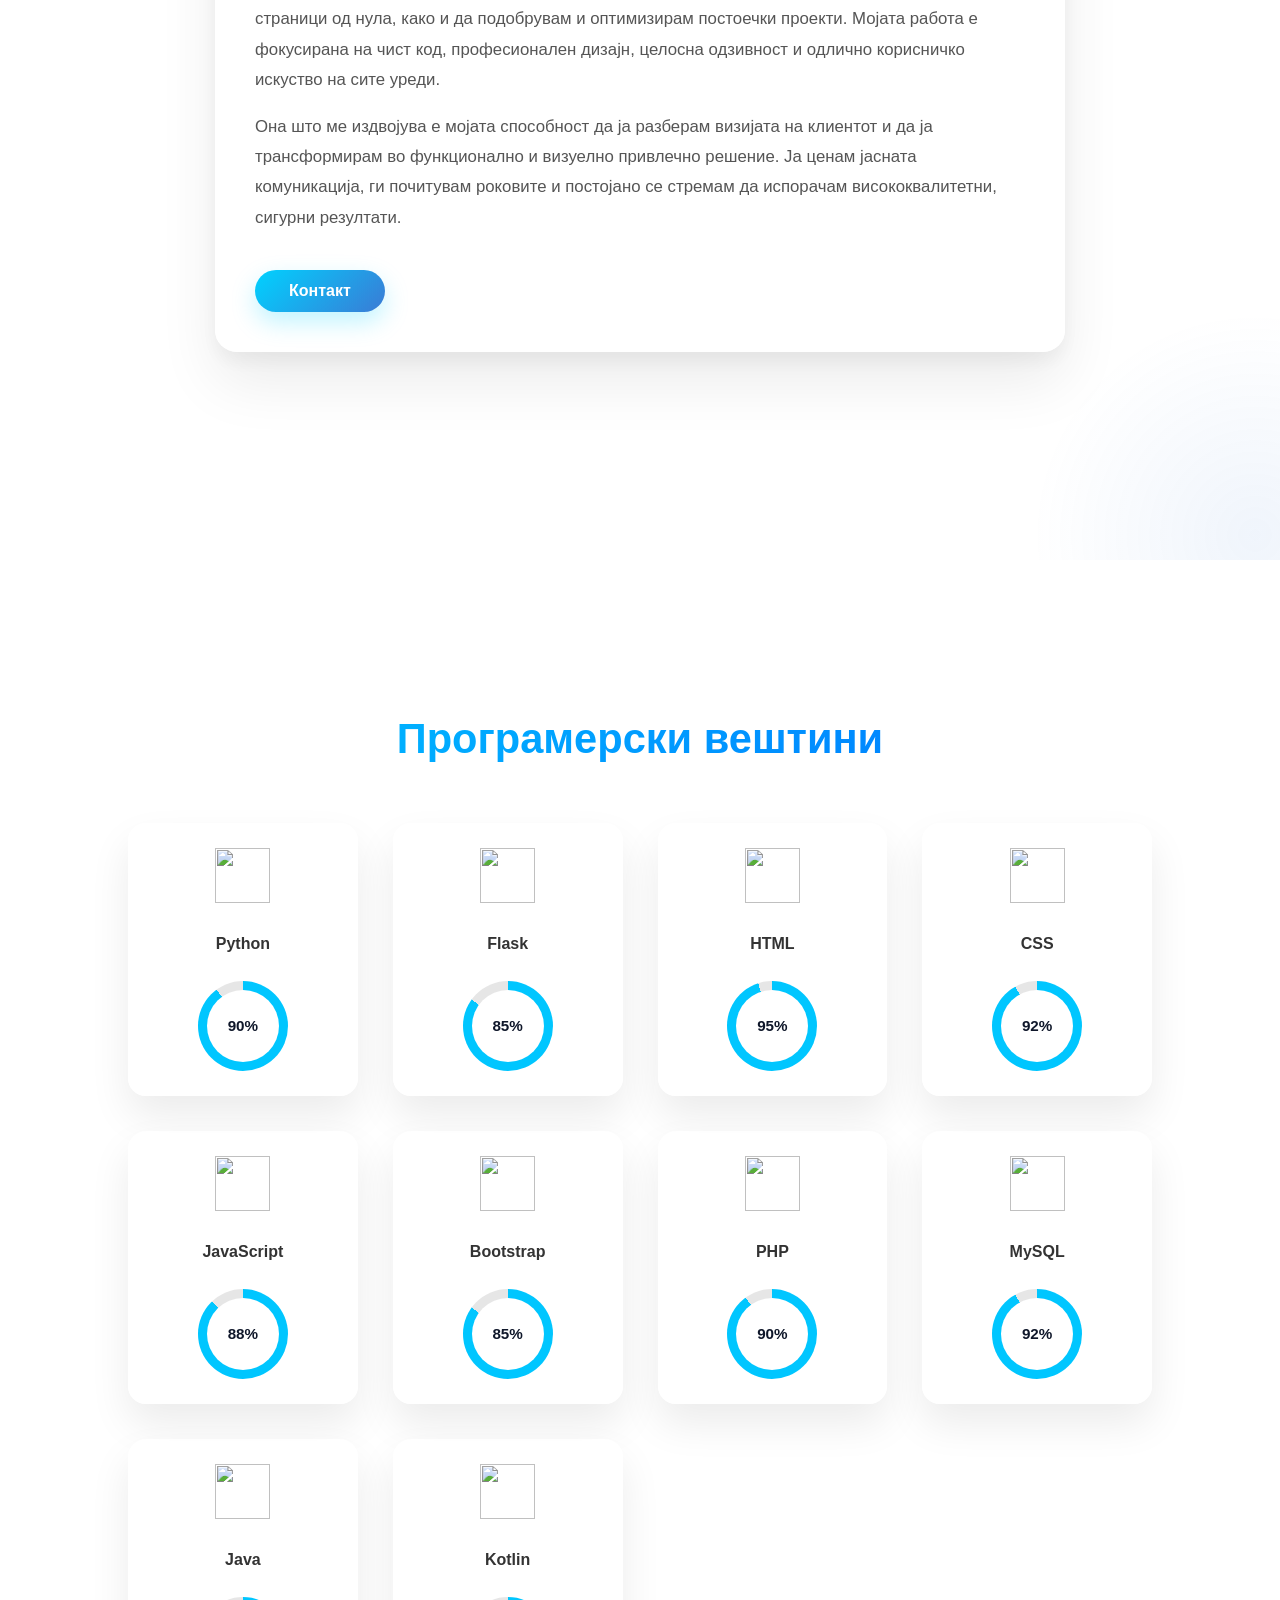
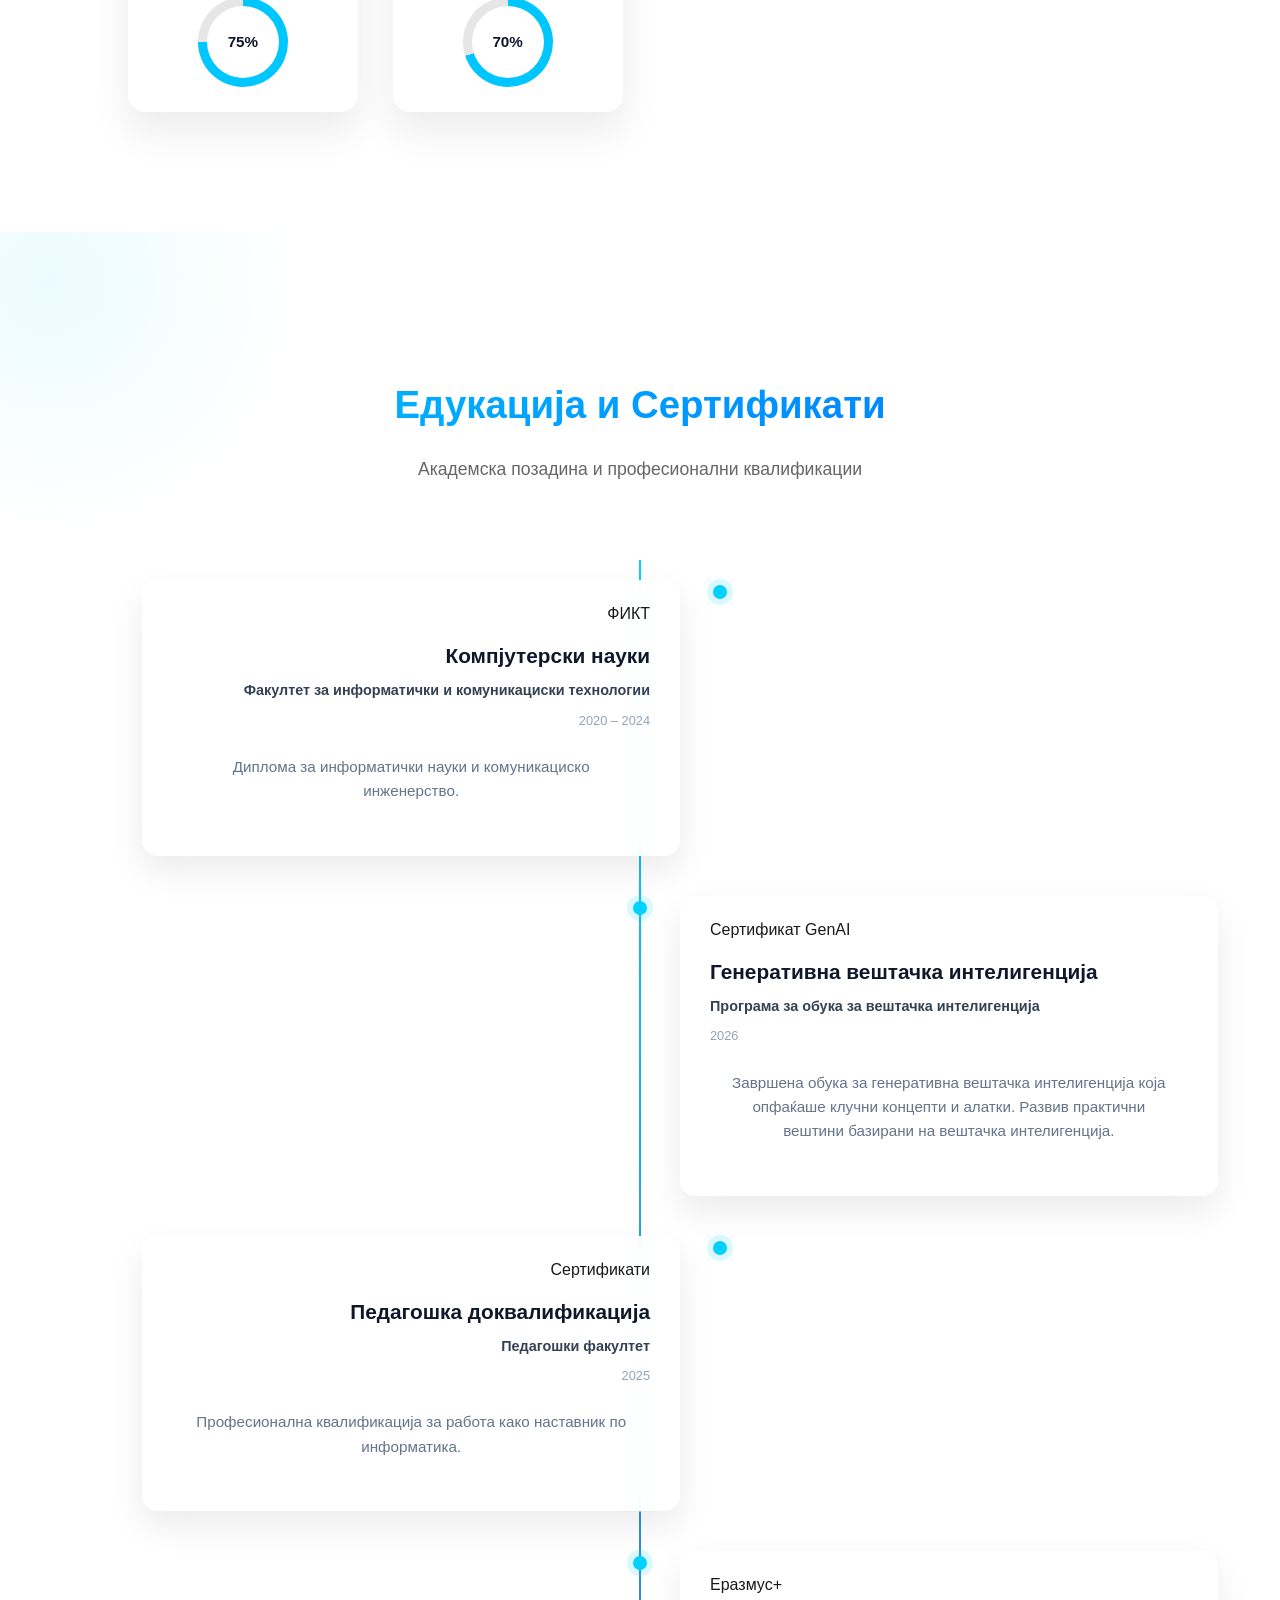
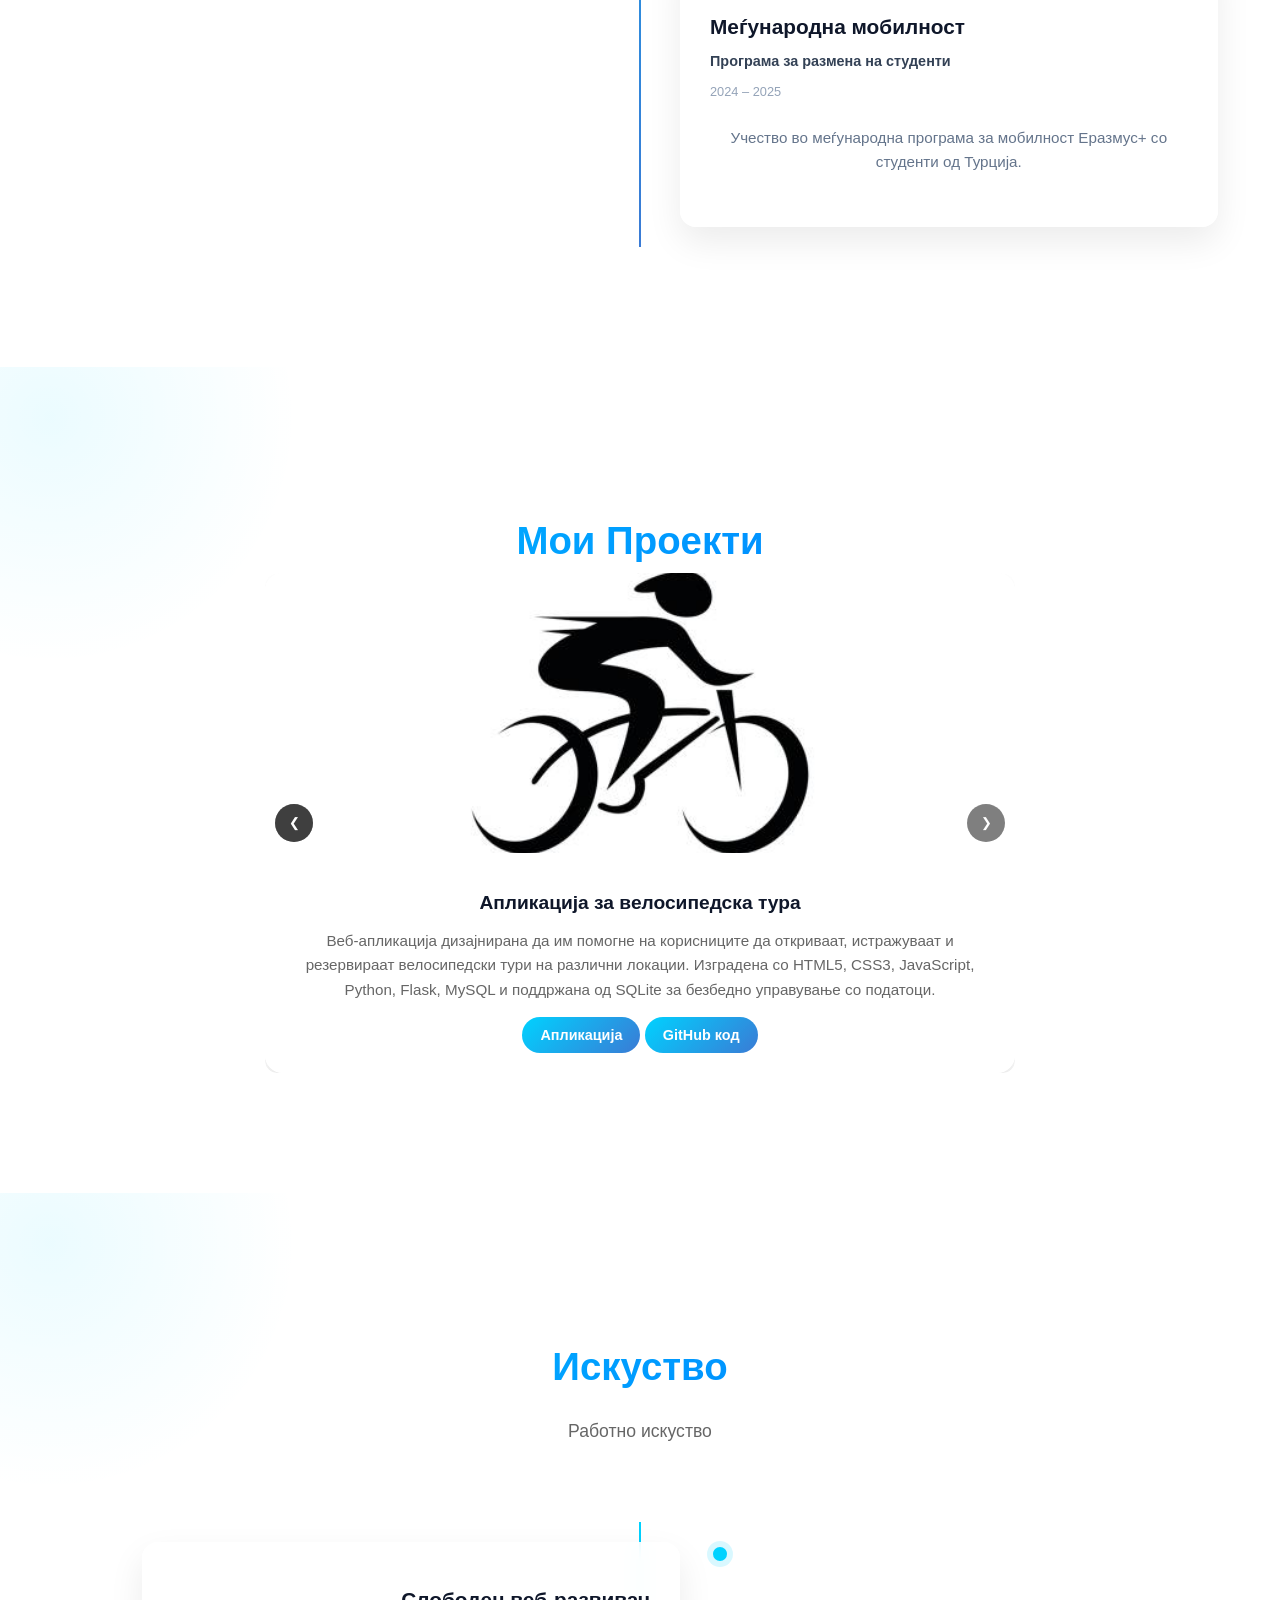
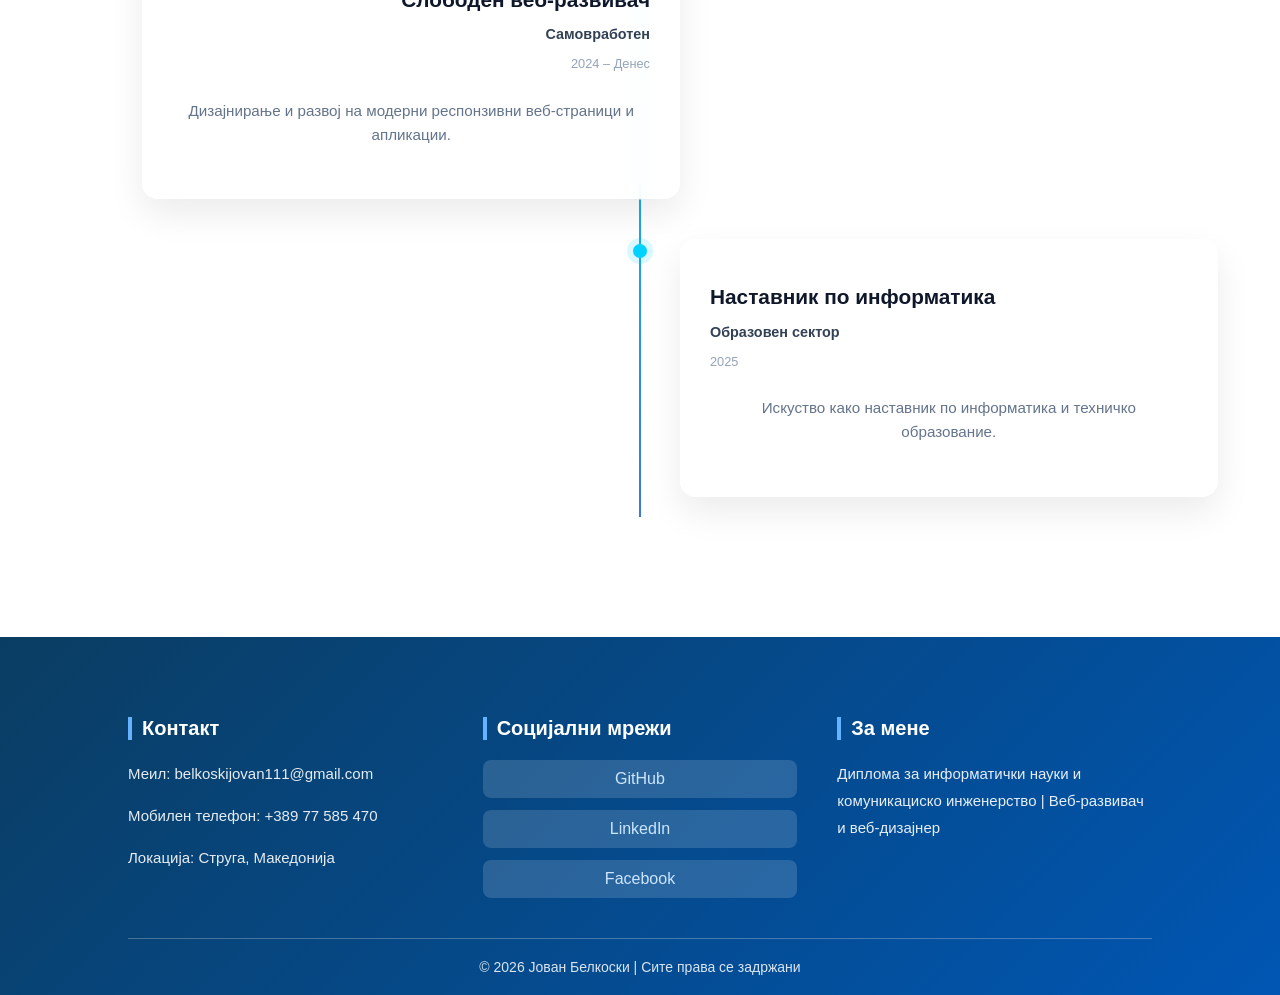
==== commit cec9ac27: "Add files via upload" ====
--- a/index-en.html
+++ b/index-en.html
@@ -208,7 +208,7 @@
                     <p class="institucija">Факултет за информатички и комуникациски технологии</p>
                     <p class="period">2020 – 2024</p>
                     <p class="opis">
-                        Диплома за компјутерски науки и комуникациско инженерство.
+                        Диплома за информатички науки и комуникациско инженерство.
                     </p>
                 </div>
             </div>
@@ -220,7 +220,7 @@
                     <p class="institucija">Програма за обука за вештачка интелигенција</p>
                     <p class="period">2026</p>
                     <p class="opis">
-                        Завршив програма за обука за генеративна вештачка интелигенција која опфаќаше клучни концепти и алатки. Развив практични вештини за решенија базирани на вештачка интелигенција.
+                        Завршена обука за генеративна вештачка интелигенција која опфаќаше клучни концепти и алатки. Развив практични вештини базирани на вештачка интелигенција.
                     </p>
                 </div>
             </div>
@@ -335,7 +335,7 @@
                     <p class="institucija">Образовен сектор</p>
                     <p class="period">2025</p>
                     <p class="opis">
-                        Предавам информатика и техничко образование на ученици.
+                        Искуство како наставник по информатика и техничко образование.
                     </p>
                 </div>
             </div>
@@ -367,7 +367,7 @@
         <div class="footer-kolona">
             <h3>За мене</h3>
             <p>
-                Диплома за компјутерски науки и комуникациско инженерство |
+                Диплома за информатички науки и комуникациско инженерство |
                 Веб-развивач и веб-дизајнер
             </p>
         </div>
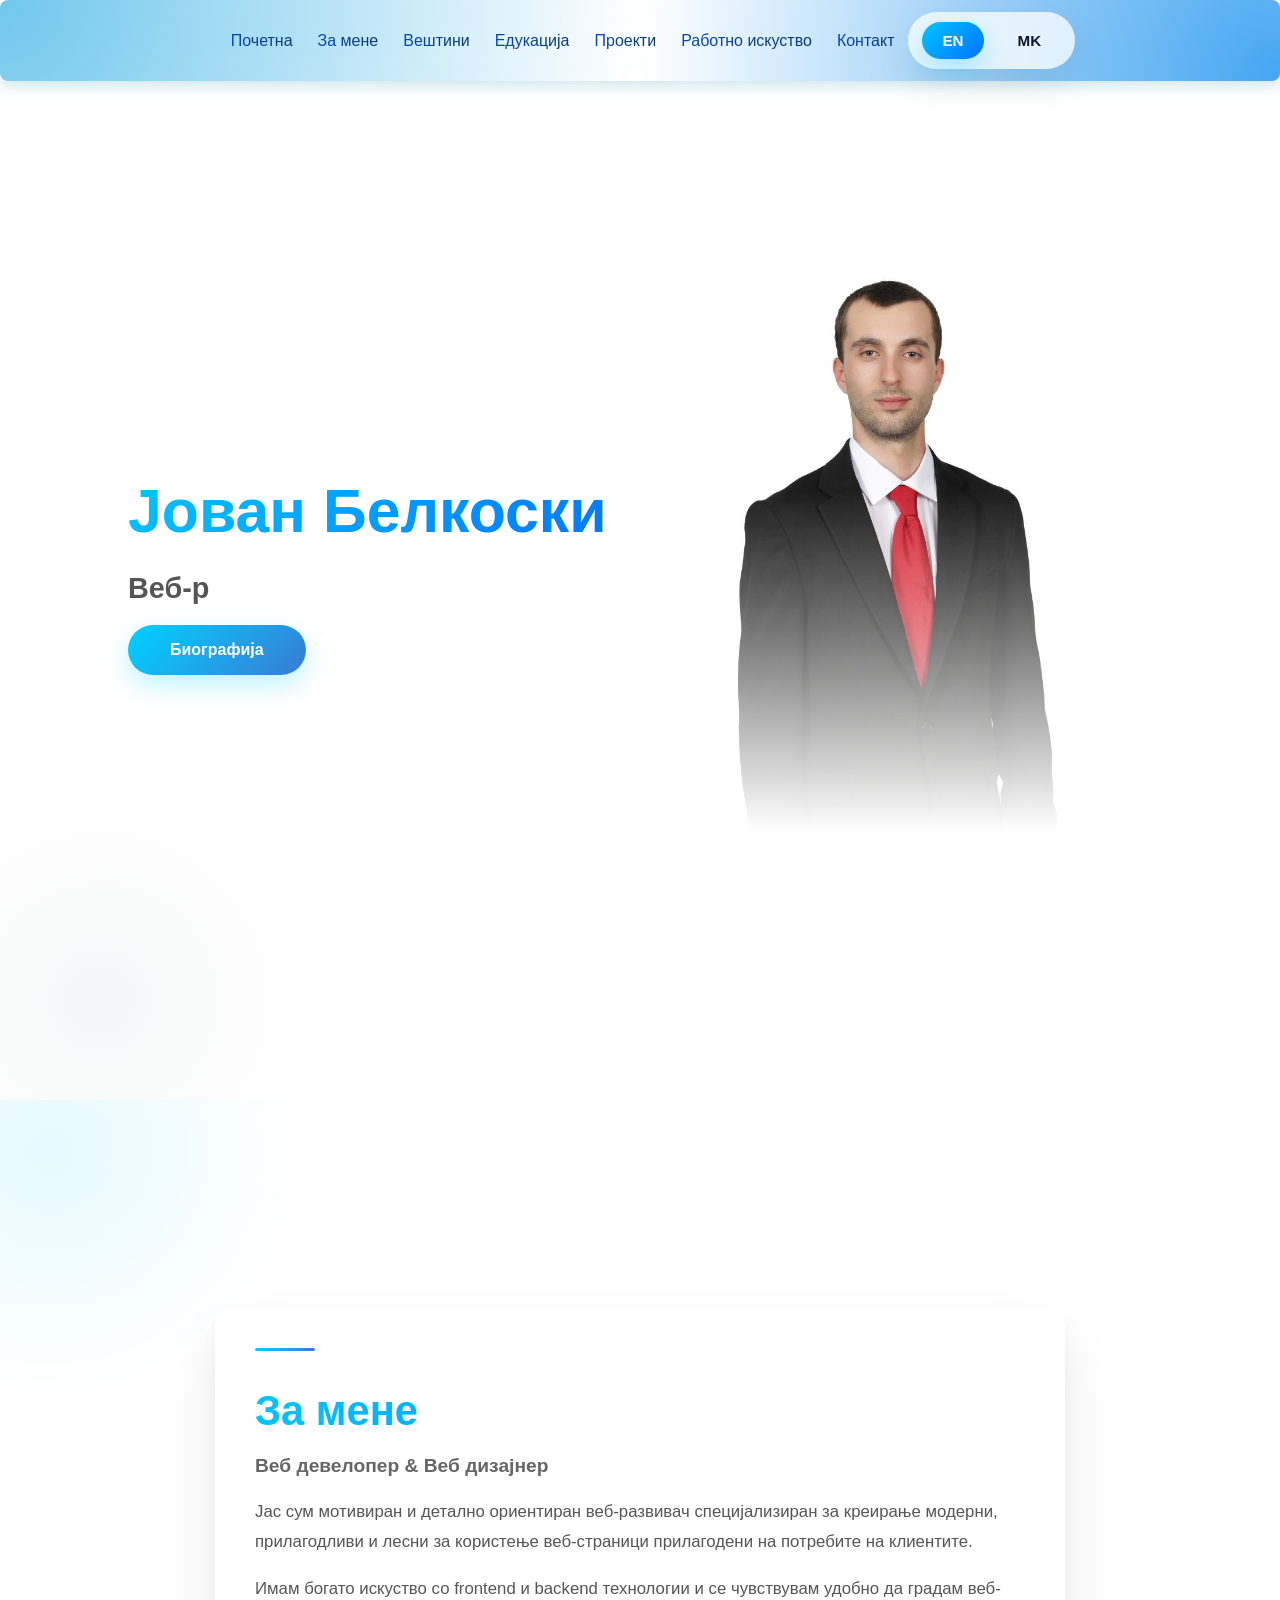
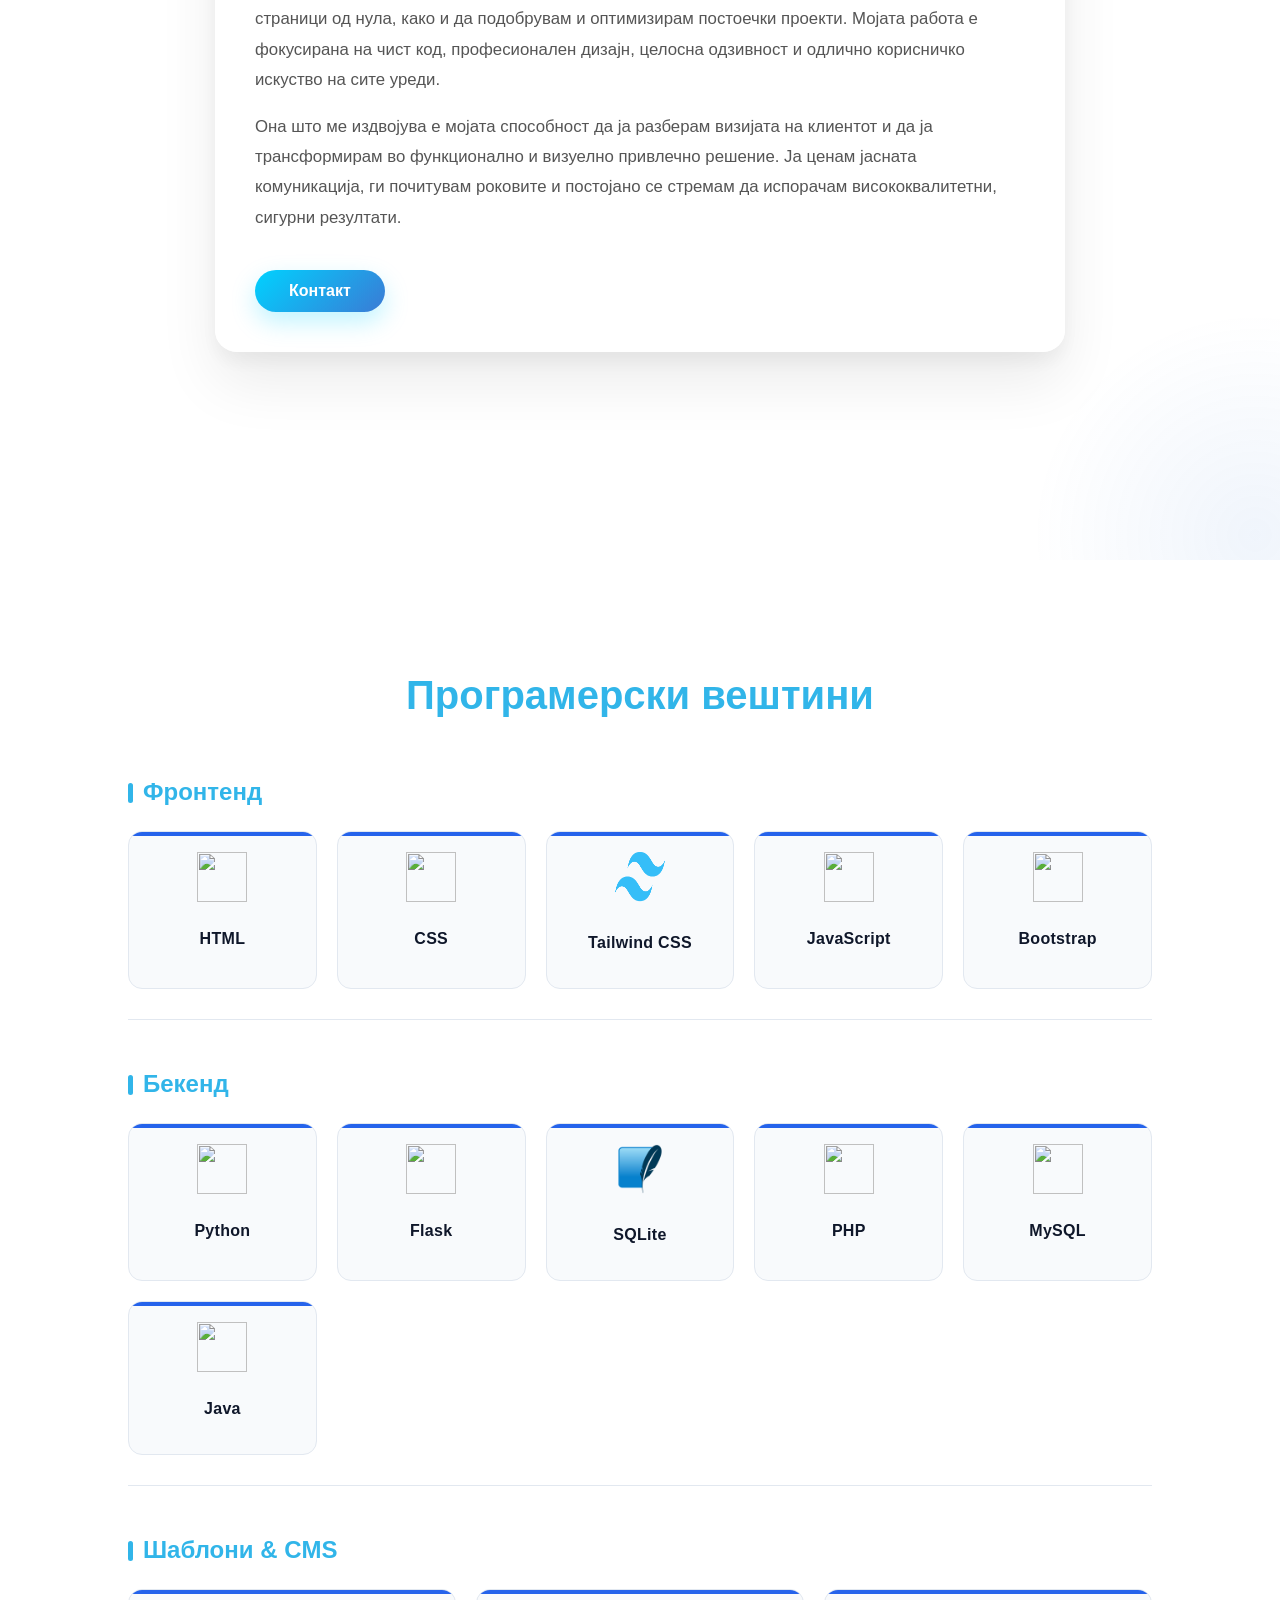
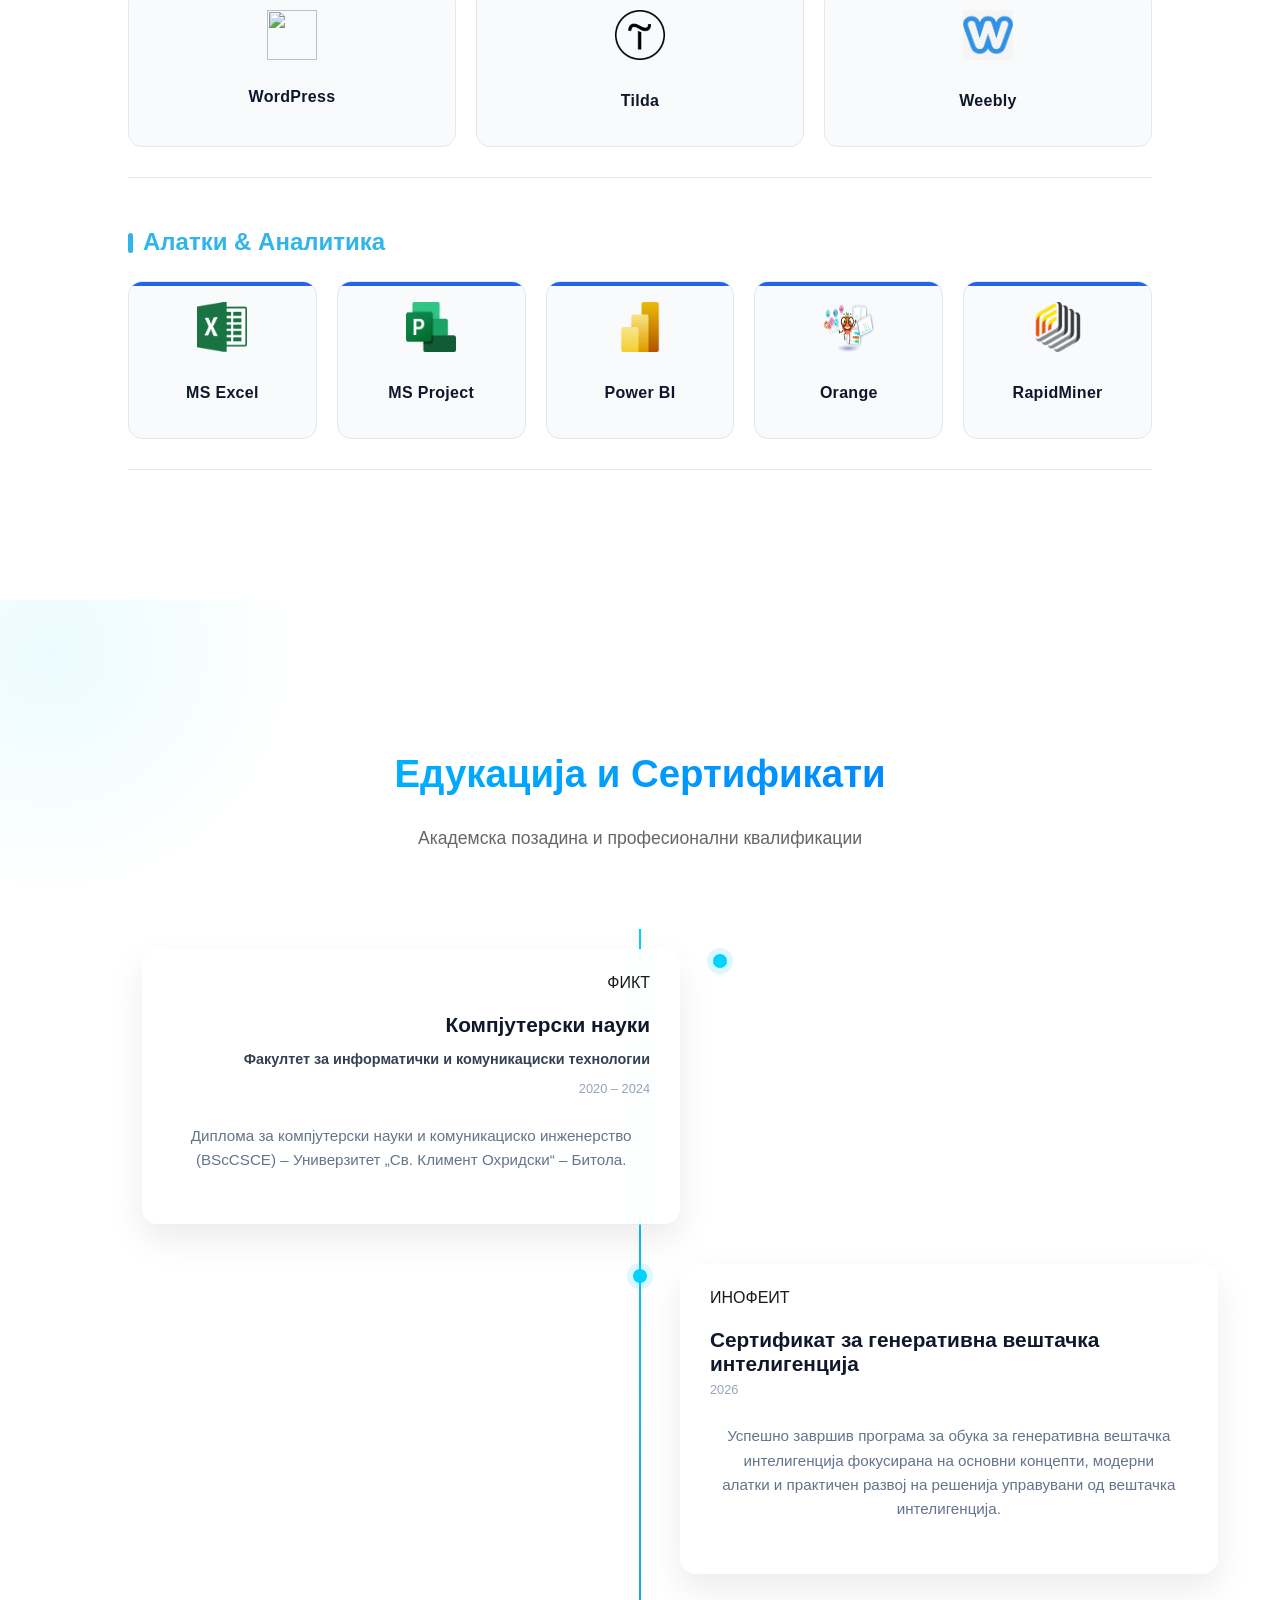
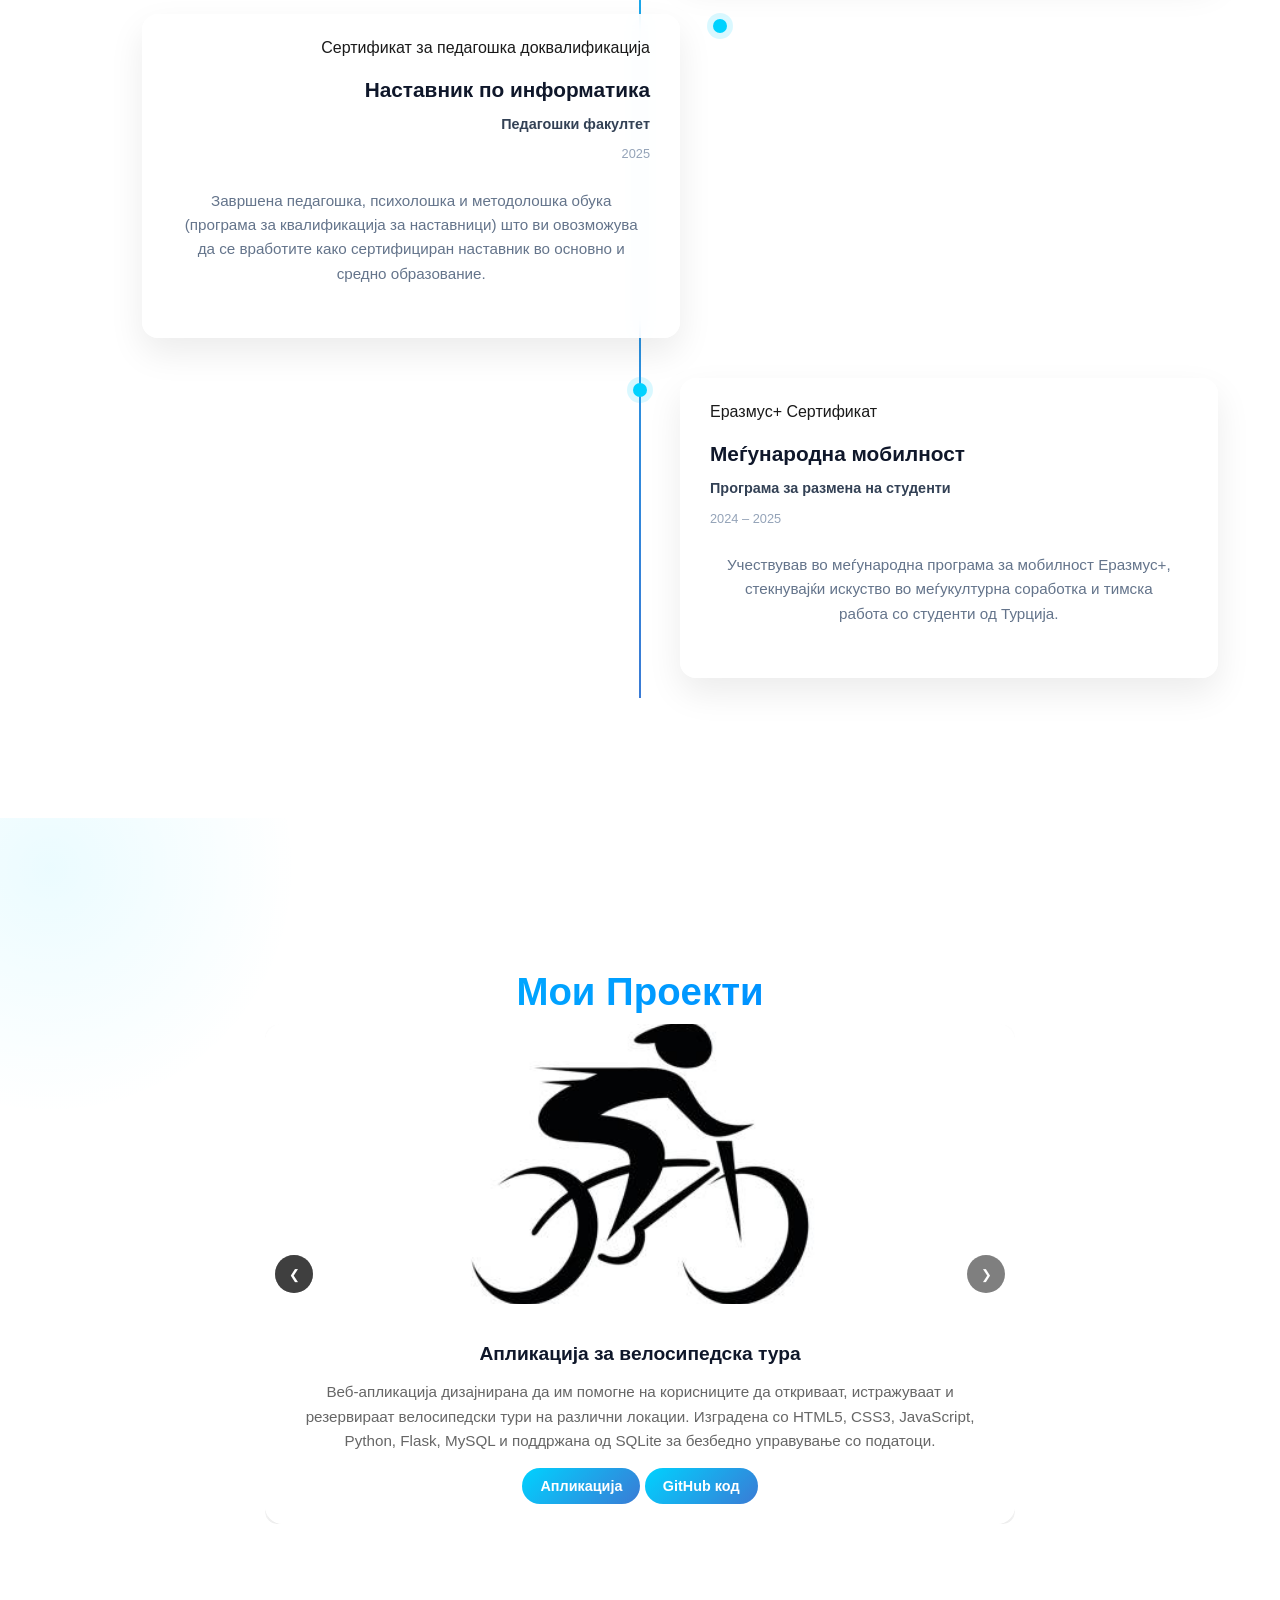
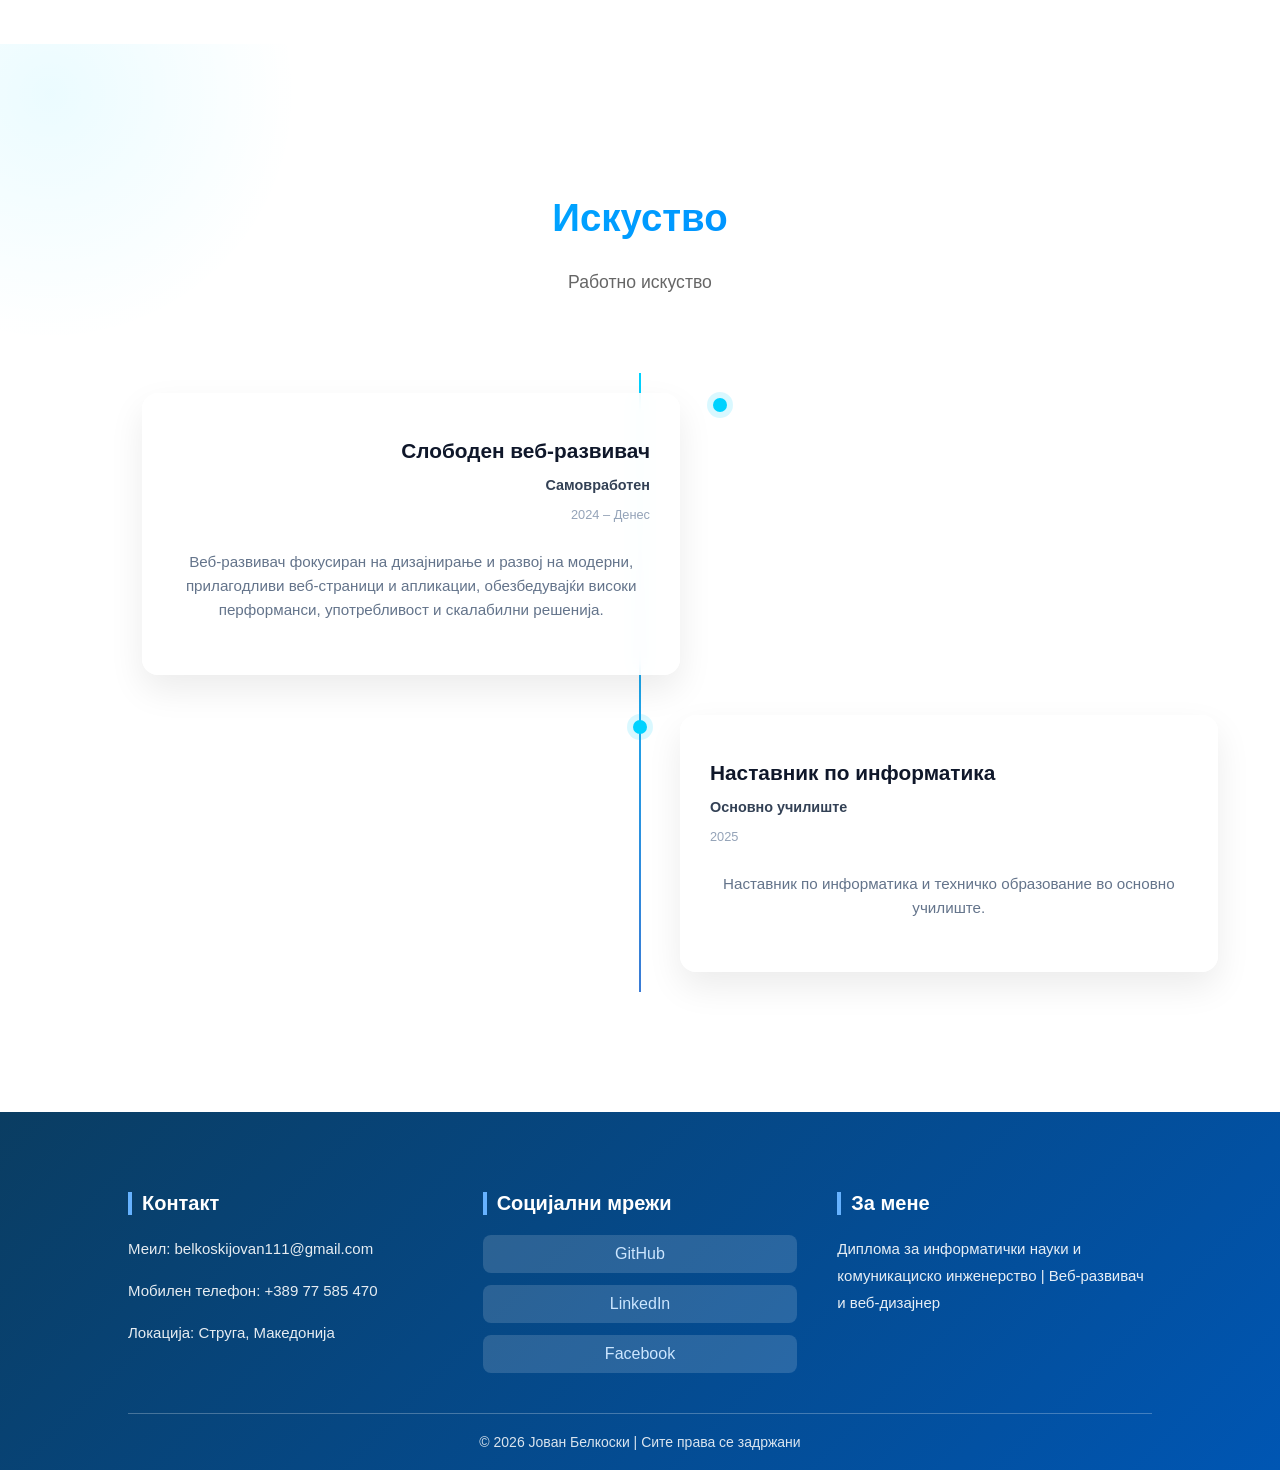
==== commit e5903d38: "Add files via upload" ====
--- a/index-en.html
+++ b/index-en.html
@@ -86,109 +86,131 @@
 <section class="skills-section" id="skills">
     <h2>Програмерски вештини</h2>
 
+    <div class="skills-container">
+        <div class="skills-group">
+            <h3>Фронтенд</h3>
+            <div class="skills-grid">
+
+                <div class="skill-card">
+                    <img src="https://cdn.jsdelivr.net/gh/devicons/devicon/icons/html5/html5-original.svg">
+                    <p>HTML</p>
+                </div>
+
+                <div class="skill-card">
+                    <img src="https://cdn.jsdelivr.net/gh/devicons/devicon/icons/css3/css3-original.svg">
+                    <p>CSS</p>
+                </div>
+
+                <div class="skill-card">
+                    <img src="taiwcss.png">
+                    <p>Tailwind CSS</p>
+                </div>
+
+                <div class="skill-card">
+                    <img src="https://cdn.jsdelivr.net/gh/devicons/devicon/icons/javascript/javascript-original.svg">
+                    <p>JavaScript</p>
+                </div>
+
+                <div class="skill-card">
+                    <img src="https://cdn.jsdelivr.net/gh/devicons/devicon/icons/bootstrap/bootstrap-original.svg">
+                    <p>Bootstrap</p>
+                </div>
+
+            </div>
+        </div>
+
+        <div class="skills-group">
+            <h3>Бекенд</h3>
+            <div class="skills-grid">
+
+                <div class="skill-card">
+                    <img src="https://cdn.jsdelivr.net/gh/devicons/devicon/icons/python/python-original.svg">
+                    <p>Python</p>
+                </div>
+
+                <div class="skill-card">
+                    <img src="https://cdn.jsdelivr.net/gh/devicons/devicon/icons/flask/flask-original.svg">
+                    <p>Flask</p>
+                </div>
+
+                <div class="skill-card">
+                    <img src="sqll.png">
+                    <p>SQLite</p>
+                </div>
+
+                <div class="skill-card">
+                    <img src="https://cdn.jsdelivr.net/gh/devicons/devicon/icons/php/php-original.svg">
+                    <p>PHP</p>
+                </div>
+
+                <div class="skill-card">
+                    <img src="https://cdn.jsdelivr.net/gh/devicons/devicon/icons/mysql/mysql-original.svg">
+                    <p>MySQL</p>
+                </div>
+
+                <div class="skill-card">
+                    <img src="https://cdn.jsdelivr.net/gh/devicons/devicon/icons/java/java-original.svg">
+                    <p>Java</p>
+                </div>
+
+            </div>
+        </div>
+
+<div class="skills-group">
+    <h3>Шаблони & CMS</h3>
     <div class="skills-grid">
 
-        <div class="skill-card" style="--percent:90">
-            <div class="logo-box">
-                <img src="https://cdn.jsdelivr.net/gh/devicons/devicon/icons/python/python-original.svg">
-            </div>
-            <p>Python</p>
-            <div class="skill-circle">
-                <div class="percent">90%</div>
-            </div>
-        </div>
-
-        <div class="skill-card" style="--percent:85">
-            <div class="logo-box">
-                <img src="https://cdn.jsdelivr.net/gh/devicons/devicon/icons/flask/flask-original.svg">
-            </div>
-            <p>Flask</p>
-            <div class="skill-circle">
-                <div class="percent">85%</div>
-            </div>
-        </div>
-
-        <div class="skill-card" style="--percent:95">
-            <div class="logo-box">
-                <img src="https://cdn.jsdelivr.net/gh/devicons/devicon/icons/html5/html5-original.svg">
-            </div>
-            <p>HTML</p>
-            <div class="skill-circle">
-                <div class="percent">95%</div>
-            </div>
-        </div>
-
-        <div class="skill-card" style="--percent:92">
-            <div class="logo-box">
-                <img src="https://cdn.jsdelivr.net/gh/devicons/devicon/icons/css3/css3-original.svg">
-            </div>
-            <p>CSS</p>
-            <div class="skill-circle">
-                <div class="percent">92%</div>
-            </div>
-        </div>
-
-        <div class="skill-card" style="--percent:88">
-            <div class="logo-box">
-                <img src="https://cdn.jsdelivr.net/gh/devicons/devicon/icons/javascript/javascript-original.svg">
-            </div>
-            <p>JavaScript</p>
-            <div class="skill-circle">
-                <div class="percent">88%</div>
-            </div>
-        </div>
-
-        <div class="skill-card" style="--percent:85">
-            <div class="logo-box">
-                <img src="https://cdn.jsdelivr.net/gh/devicons/devicon/icons/bootstrap/bootstrap-original.svg">
-            </div>
-            <p>Bootstrap</p>
-            <div class="skill-circle">
-                <div class="percent">85%</div>
-            </div>
-        </div>
-
-        <div class="skill-card" style="--percent:90">
-            <div class="logo-box">
-                <img src="https://cdn.jsdelivr.net/gh/devicons/devicon/icons/php/php-original.svg">
-            </div>
-            <p>PHP</p>
-            <div class="skill-circle">
-                <div class="percent">90%</div>
-            </div>
-        </div>
-
-        <div class="skill-card" style="--percent:92">
-            <div class="logo-box">
-                <img src="https://cdn.jsdelivr.net/gh/devicons/devicon/icons/mysql/mysql-original.svg">
-            </div>
-            <p>MySQL</p>
-            <div class="skill-circle">
-                <div class="percent">92%</div>
-            </div>
-        </div>
-
-        <div class="skill-card" style="--percent:75">
-            <div class="logo-box">
-                <img src="https://cdn.jsdelivr.net/gh/devicons/devicon/icons/java/java-original.svg">
-            </div>
-            <p>Java</p>
-            <div class="skill-circle">
-                <div class="percent">75%</div>
-            </div>
-        </div>
-
-        <div class="skill-card" style="--percent:70">
-            <div class="logo-box">
-                <img src="https://cdn.jsdelivr.net/gh/devicons/devicon/icons/kotlin/kotlin-original.svg">
-            </div>
-            <p>Kotlin</p>
-            <div class="skill-circle">
-                <div class="percent">70%</div>
-            </div>
-        </div>
-
-    </div>
+        <div class="skill-card">
+            <img src="https://cdn.jsdelivr.net/gh/devicons/devicon/icons/wordpress/wordpress-plain.svg">
+            <p>WordPress</p>
+        </div>
+
+        <div class="skill-card">
+            <img src="tilda.png">
+            <p>Tilda</p>
+        </div>
+
+        <div class="skill-card">
+            <img src="webly.png">
+            <p>Weebly</p>
+        </div>
+
+    </div>
+</div>
+
+<div class="skills-group">
+    <h3>Алатки & Аналитика</h3>
+    <div class="skills-grid">
+
+        <div class="skill-card">
+            <img src="excel.png">
+            <p>MS Excel</p>
+        </div>
+
+        <div class="skill-card">
+            <img src="project.png">
+            <p>MS Project</p>
+        </div>
+
+        <div class="skill-card">
+            <img src="power.png">
+            <p>Power BI</p>
+        </div>
+
+        <div class="skill-card">
+            <img src="orangee.png">
+            <p>Orange</p>
+        </div>
+
+        <div class="skill-card">
+            <img src="rapid.png">
+            <p>RapidMiner</p>
+        </div>
+
+    </div>
+</div>
+
+</div>
 </section>
 
 <!-- Секција Education -->
@@ -208,43 +230,42 @@
                     <p class="institucija">Факултет за информатички и комуникациски технологии</p>
                     <p class="period">2020 – 2024</p>
                     <p class="opis">
-                        Диплома за информатички науки и комуникациско инженерство.
+                        Диплома за компјутерски науки и комуникациско инженерство (BScCSCE) – Универзитет „Св. Климент Охридски“ – Битола.
                     </p>
                 </div>
             </div>
 
             <div class="timeline-item">
                 <div class="timeline-card">
-                    <span class="education-tip">Сертификат GenAI</span>
-                    <h3>Генеративна вештачка интелигенција</h3>
-                    <p class="institucija">Програма за обука за вештачка интелигенција</p>
+                    <span class="education-tip">ИНОФЕИТ</span>
+                    <h3>Сертификат за генеративна вештачка интелигенција</h3>
                     <p class="period">2026</p>
                     <p class="opis">
-                        Завршена обука за генеративна вештачка интелигенција која опфаќаше клучни концепти и алатки. Развив практични вештини базирани на вештачка интелигенција.
+                        Успешно завршив програма за обука за генеративна вештачка интелигенција фокусирана на основни концепти, модерни алатки и практичен развој на решенија управувани од вештачка интелигенција.
                     </p>
                 </div>
             </div>
 
             <div class="timeline-item">
                 <div class="timeline-card">
-                    <span class="education-tip">Сертификати</span>
-                    <h3>Педагошка доквалификација</h3>
+                    <span class="education-tip">Сертификат за педагошка доквалификација</span>
+                    <h3>Наставник по информатика</h3>
                     <p class="institucija">Педагошки факултет</p>
                     <p class="period">2025</p>
                     <p class="opis">
-                        Професионална квалификација за работа како наставник по информатика.
+                        Завршена педагошка, психолошка и методолошка обука (програма за квалификација за наставници) што ви овозможува да се вработите како сертифициран наставник во основно и средно образование.
                     </p>
                 </div>
             </div>
 
             <div class="timeline-item">
                 <div class="timeline-card">
-                    <span class="education-tip">Еразмус+</span>
+                    <span class="education-tip">Еразмус+ Сертификат</span>
                     <h3>Меѓународна мобилност</h3>
                     <p class="institucija">Програма за размена на студенти</p>
                     <p class="period">2024 – 2025</p>
                     <p class="opis">
-                        Учество во меѓународна програма за мобилност Еразмус+ со студенти од Турција.
+                        Учествував во меѓународна програма за мобилност Еразмус+, стекнувајќи искуство во меѓукултурна соработка и тимска работа со студенти од Турција.
                     </p>
                 </div>
             </div>
@@ -324,7 +345,7 @@
                     <p class="institucija">Самовработен</p>
                     <p class="period">2024 – Денес</p>
                     <p class="opis">
-                        Дизајнирање и развој на модерни респонзивни веб-страници и апликации.
+                        Веб-развивач фокусиран на дизајнирање и развој на модерни, прилагодливи веб-страници и апликации, обезбедувајќи високи перформанси, употребливост и скалабилни решенија.
                     </p>
                 </div>
             </div>
@@ -332,10 +353,10 @@
             <div class="timeline-item">
                 <div class="timeline-card">
                     <h3>Наставник по информатика</h3>
-                    <p class="institucija">Образовен сектор</p>
+                    <p class="institucija">Основно училиште</p>
                     <p class="period">2025</p>
                     <p class="opis">
-                        Искуство како наставник по информатика и техничко образование.
+                        Наставник по информатика и техничко образование во основно училиште.
                     </p>
                 </div>
             </div>
--- a/stil.css
+++ b/stil.css
@@ -1254,115 +1254,161 @@
         font-size: 0.75rem;
     }
 }
-
-/*css za skills*/
+/*Sekcija Skills*/
 .skills-section {
-    padding: 120px 10%;
-    background: #ffffff;
-    font-family: 'Poppins', sans-serif;
+    padding: 80px 10%;
+    background: #fff;
+    color: #1e293b;
+}
+
+.skills-section h2 {
+    font-size: 40px;
+    margin-bottom: 60px;
     text-align: center;
-}
-
-/*naslov*/
-.skills-section h2 {
-    font-size: 2.6rem;
-    margin-bottom: 60px;
-
-    background: linear-gradient(135deg, #00c6ff, #0072ff);
-    -webkit-background-clip: text;
-    -webkit-text-fill-color: transparent;
-}
+    color: #31b5e9;
+    font-weight: 700;
+}
+
+.skills-group {
+    margin-bottom: 50px;
+    position: relative;
+}
+
+/*linija pod naslov*/
+.skills-group h3 {
+    font-size: 24px;
+    margin-bottom: 25px;
+    color: #31b5e9;
+    font-weight: 600;
+    position: relative;
+    padding-left: 15px;
+}
+
+/*linija koja gi odvojuva grupite*/
+.skills-group h3::before {
+    content: "";
+    position: absolute;
+    left: 0;
+    top: 5px;
+    width: 5px;
+    height: 20px;
+    background: #31b5e9;
+    border-radius: 3px;
+}
+
+.skills-group::after {
+    content: "";
+    display: block;
+    height: 1px;
+    background: #e2e8f0;
+    margin-top: 30px;
+}
+
+/*grid*/
 .skills-grid {
     display: grid;
-    grid-template-columns: repeat(auto-fit, minmax(180px, 1fr));
-    gap: 35px;
+    grid-template-columns: repeat(auto-fit, minmax(160px, 1fr));
+    gap: 20px;
 }
 
 /*karticki*/
 .skill-card {
-    background: rgba(255,255,255,0.7);
-    backdrop-filter: blur(12px);
-    padding: 25px;
-    border-radius: 18px;
-
-    box-shadow: 0 20px 40px rgba(0,0,0,0.08);
-
-    display: flex;
-    flex-direction: column;
-    align-items: center;
-    gap: 12px;
-
-    transition: 0.3s ease;
-}
-
+    background: #f8fafc;
+    border-radius: 14px;
+    padding: 20px;
+    text-align: center;
+    border: 1px solid #e2e8f0;
+    transition: all 0.3s ease;
+    position: relative;
+    overflow: hidden;
+}
+
+.skill-card::before {
+    content: "";
+    position: absolute;
+    top: 0;
+    left: 0;
+    height: 4px;
+    width: 100%;
+    background: #2563eb;
+    transition: 0.3s;
+}
+
+/*hover*/
 .skill-card:hover {
     transform: translateY(-6px);
+    box-shadow: 0 10px 25px rgba(0,0,0,0.08);
 }
 
 /*ikoni*/
-.logo-box img {
-    width: 55px;
-    height: 55px;
-}
-
-/*paragraf vo kartickite*/
+.skill-card img {
+    width: 50px;
+    height: 50px;
+    margin-bottom: 12px;
+}
+
+/*naslov*/
 .skill-card p {
+    font-size: 16px;
     font-weight: 600;
-    color: #333;
-}
-
-.skill-circle {
-    width: 90px;
-    height: 90px;
-    border-radius: 50%;
-    position: relative;
-
-    display: flex;
-    align-items: center;
-    justify-content: center;
-
-    background: conic-gradient(
-        #00c6ff 0deg,
-        #e6e6e6 0deg
-    );
-}
-
-/*krugovi za procent*/
-.skill-circle::before {
-    content: "";
-    position: absolute;
-    width: 72px;
-    height: 72px;
-    background: #fff;
-    border-radius: 50%;
-}
-
-/*procent*/
-.percent {
-    position: relative;
-    font-weight: 700;
-    font-size: 0.95rem;
     color: #0f172a;
-}
-
-/*tekst za procentot*/
-.percent {
-    position: relative;
-    font-weight: 700;
-    font-size: 0.95rem;
-    color: #0f172a;
-}
-
-/*responzivnost*/
-@media (max-width: 768px) {
+    letter-spacing: 0.3px;
+}
+
+/*frontend*/
+.skill-card.html::before { background: #e34c26; }
+.skill-card.css::before { background: #264de4; }
+.skill-card.js::before { background: #f7df1e; }
+
+/*backend*/
+.skill-card.python::before { background: #3776ab; }
+.skill-card.flask::before { background: #000000; }
+.skill-card.php::before { background: #777bb4; }
+.skill-card.mysql::before { background: #00758f; }
+.skill-card.java::before { background: #f89820; }
+.skill-card.kotlin::before { background: #7f52ff; }
+
+/*templejti*/
+.skill-card.wordpress::before { background: #21759b; }
+.skill-card.tilda::before { background: #000000; }
+.skill-card.weebly::before { background: #3b82f6; }
+
+/*tools*/
+.skill-card.excel::before { background: #217346; }
+.skill-card.project::before { background: #2563eb; }
+.skill-card.powerbi::before { background: #f2c811; }
+.skill-card.orange::before { background: #f97316; }
+.skill-card.rapidminer::before { background: #ef4444; }
+
+/*mobilna responzivnost*/
+@media (max-width: 576px) {
+
+    .skills-section {
+        padding: 50px 20px;
+    }
+
+    .skills-section h2 {
+        font-size: 28px;
+    }
+
+    .skills-group h3 {
+        font-size: 20px;
+    }
+
+    .skills-grid {
+        grid-template-columns: 1fr;
+    }
+}
+
+/*responzivnost za tableti*/
+@media (min-width: 577px) and (max-width: 992px) {
+
+    .skills-section {
+        padding: 60px 40px;
+    }
+
     .skills-grid {
         grid-template-columns: repeat(2, 1fr);
-    }
-}
-
-@media (max-width: 480px) {
-    .skills-grid {
-        grid-template-columns: 1fr;
     }
 }
 
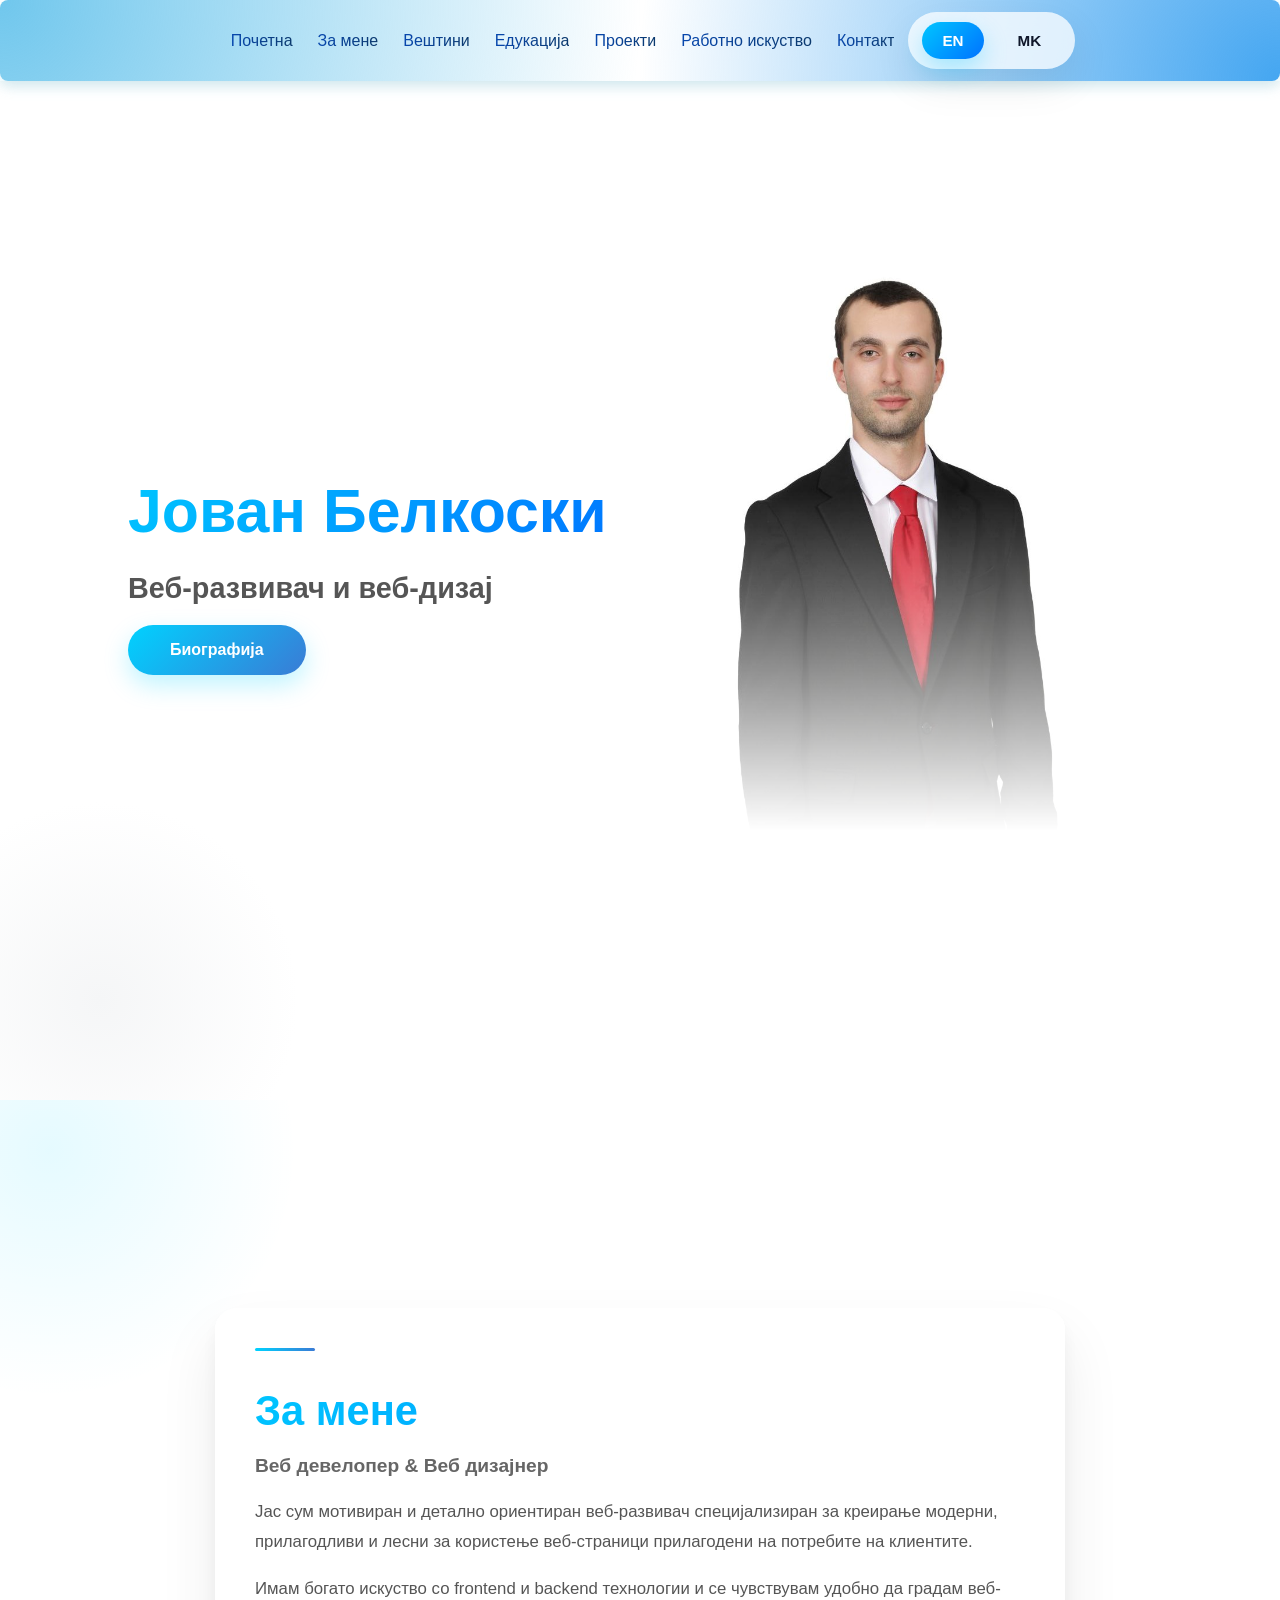
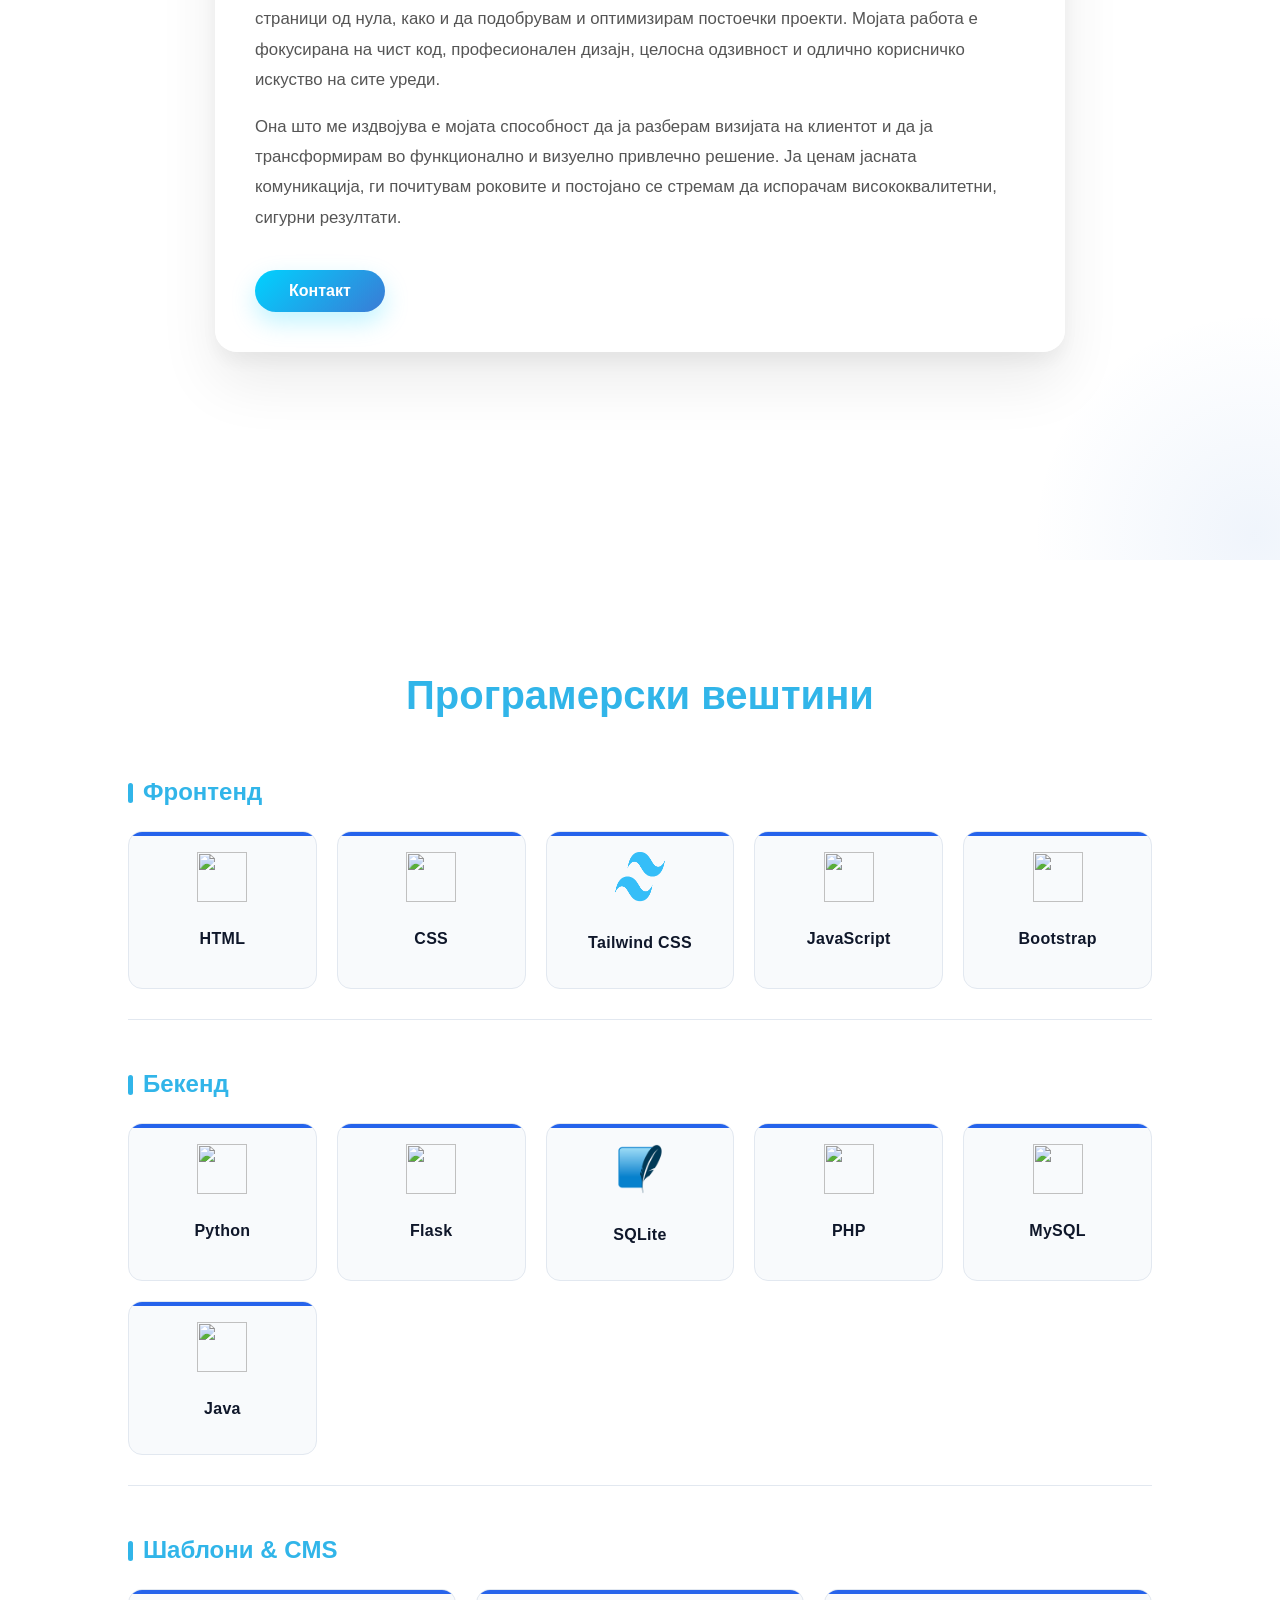
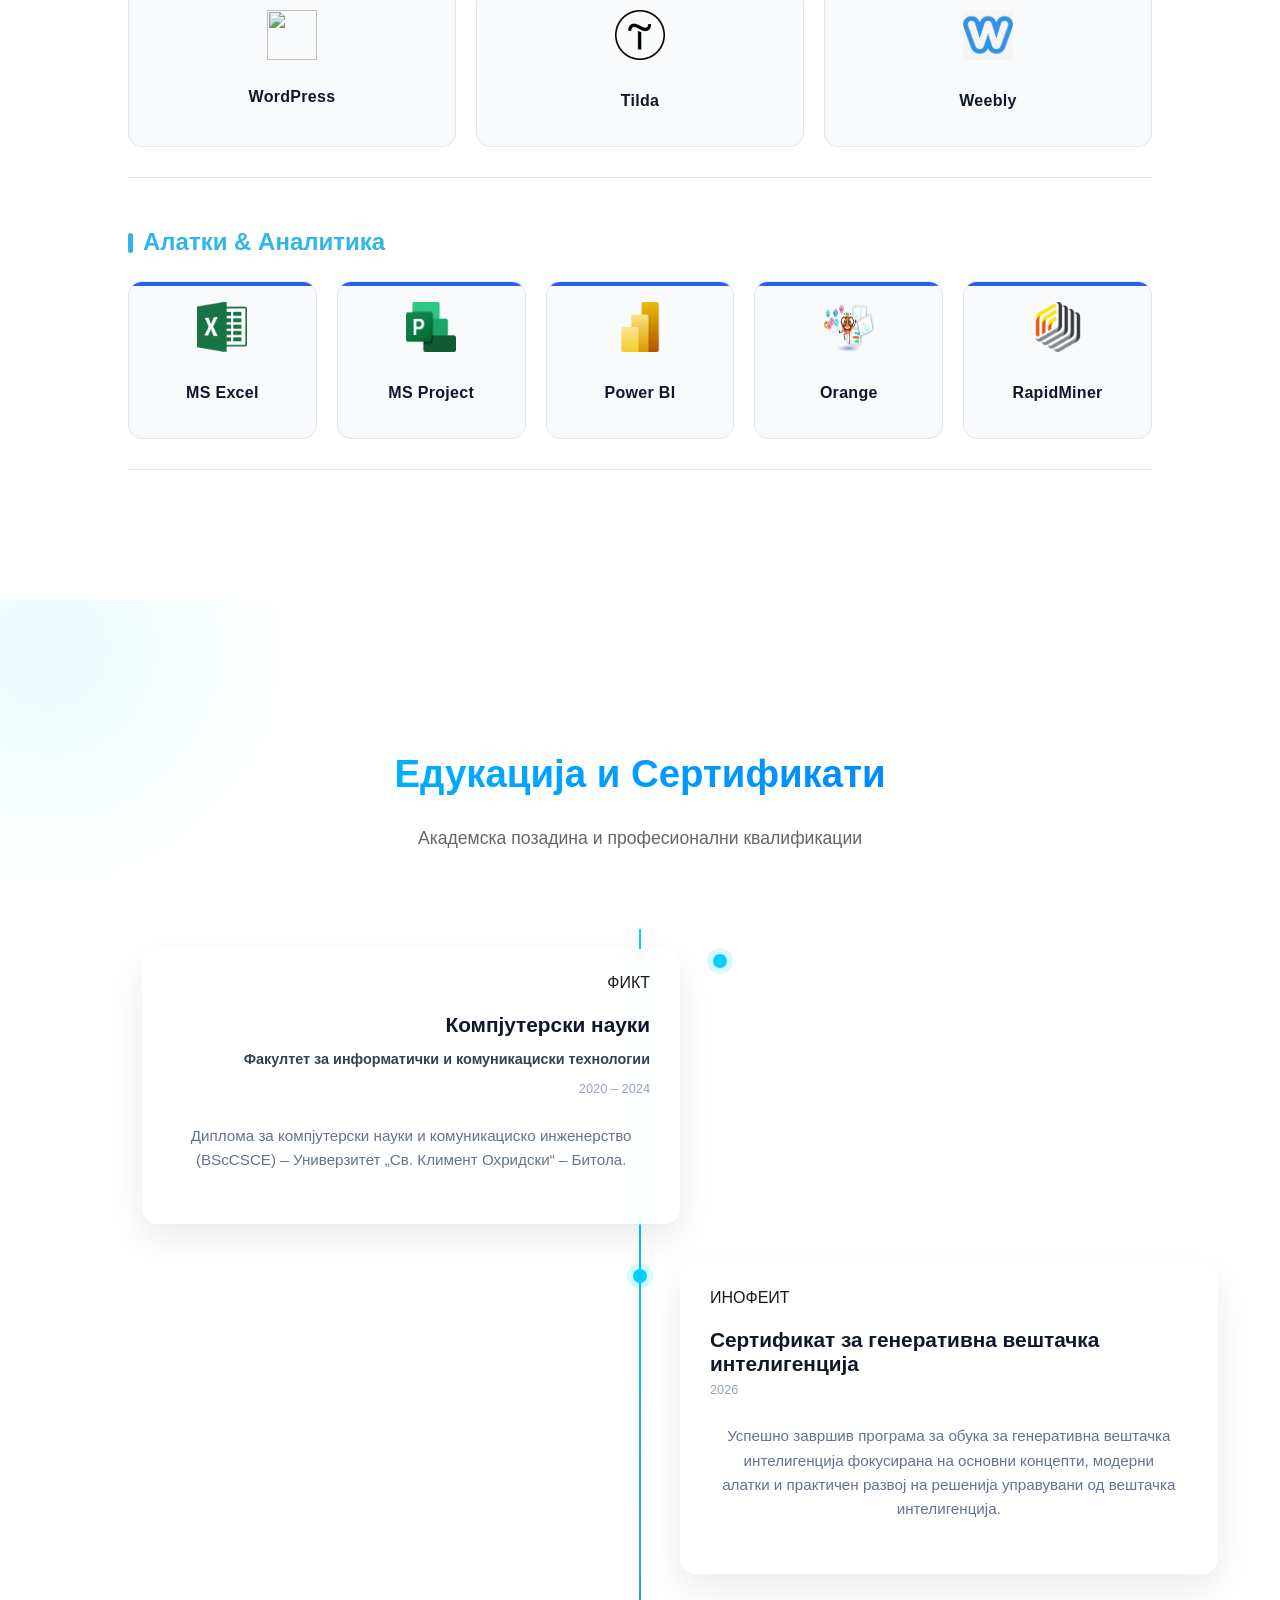
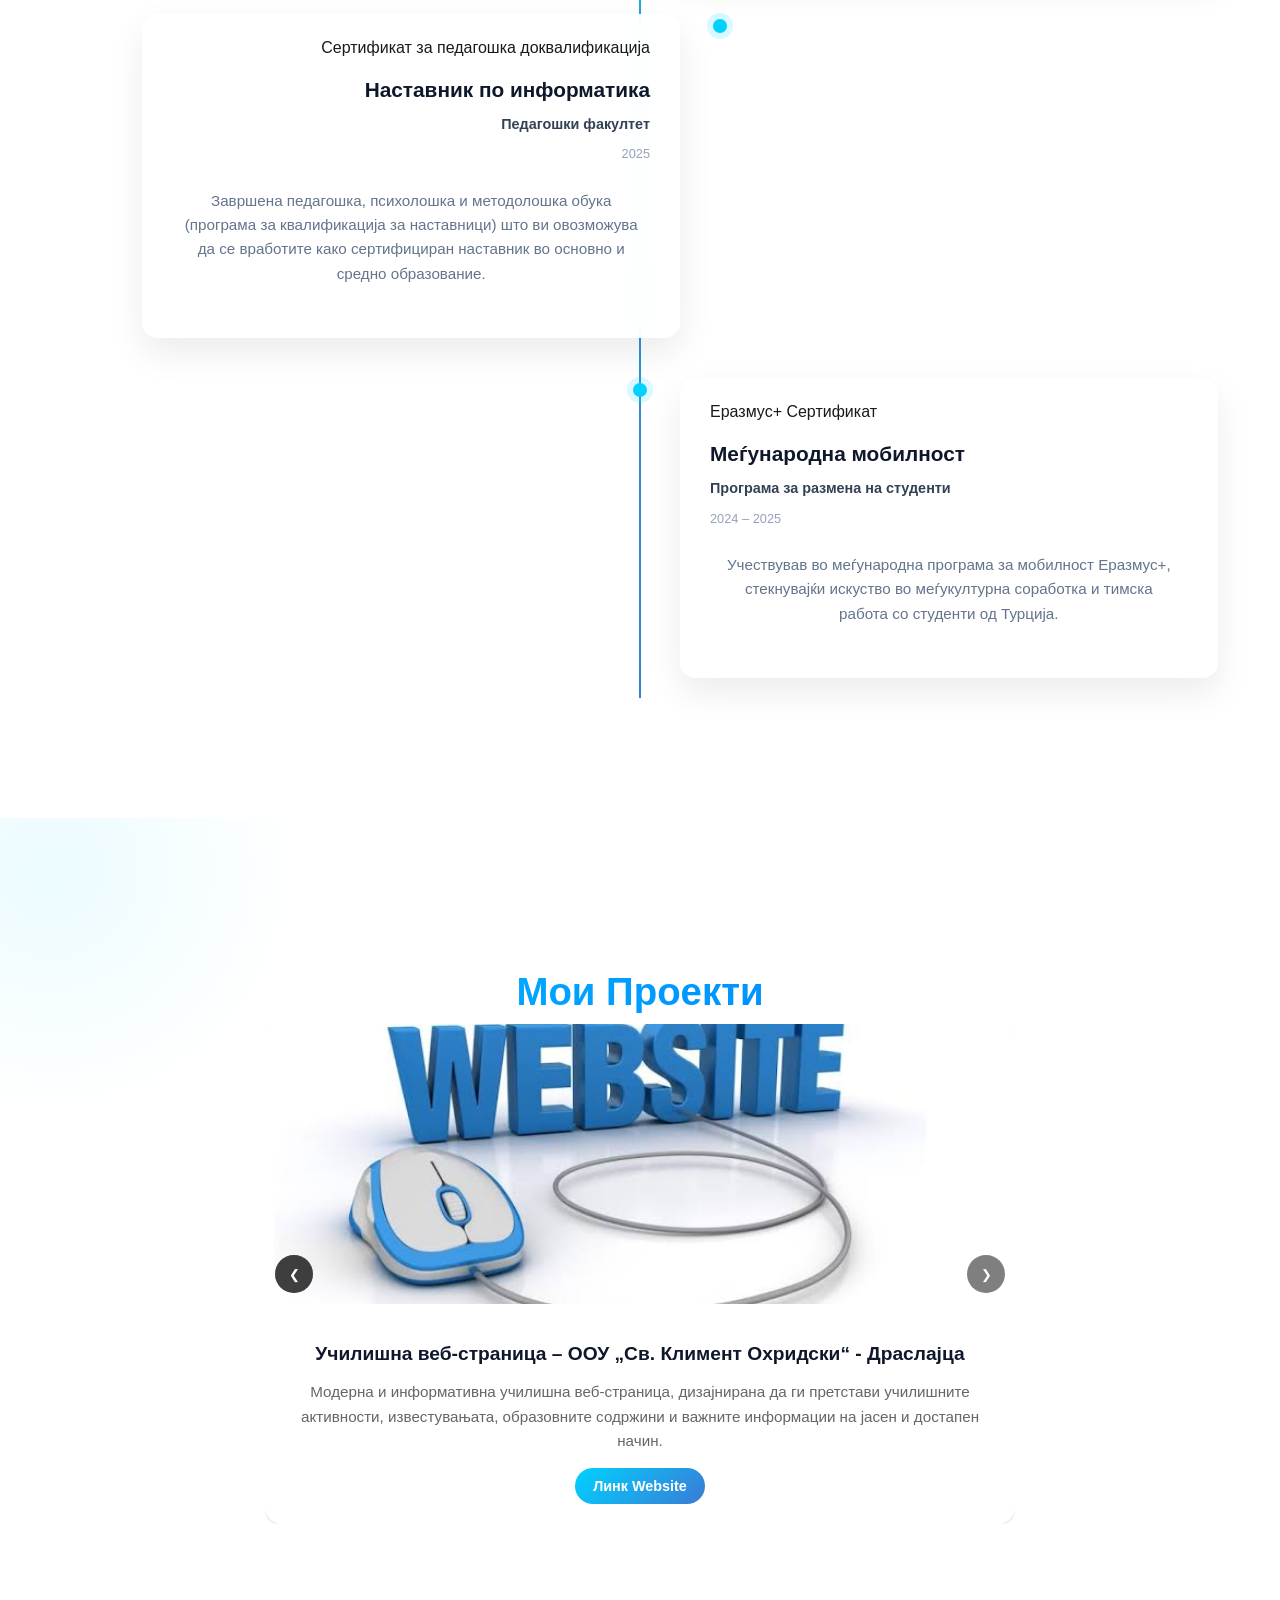
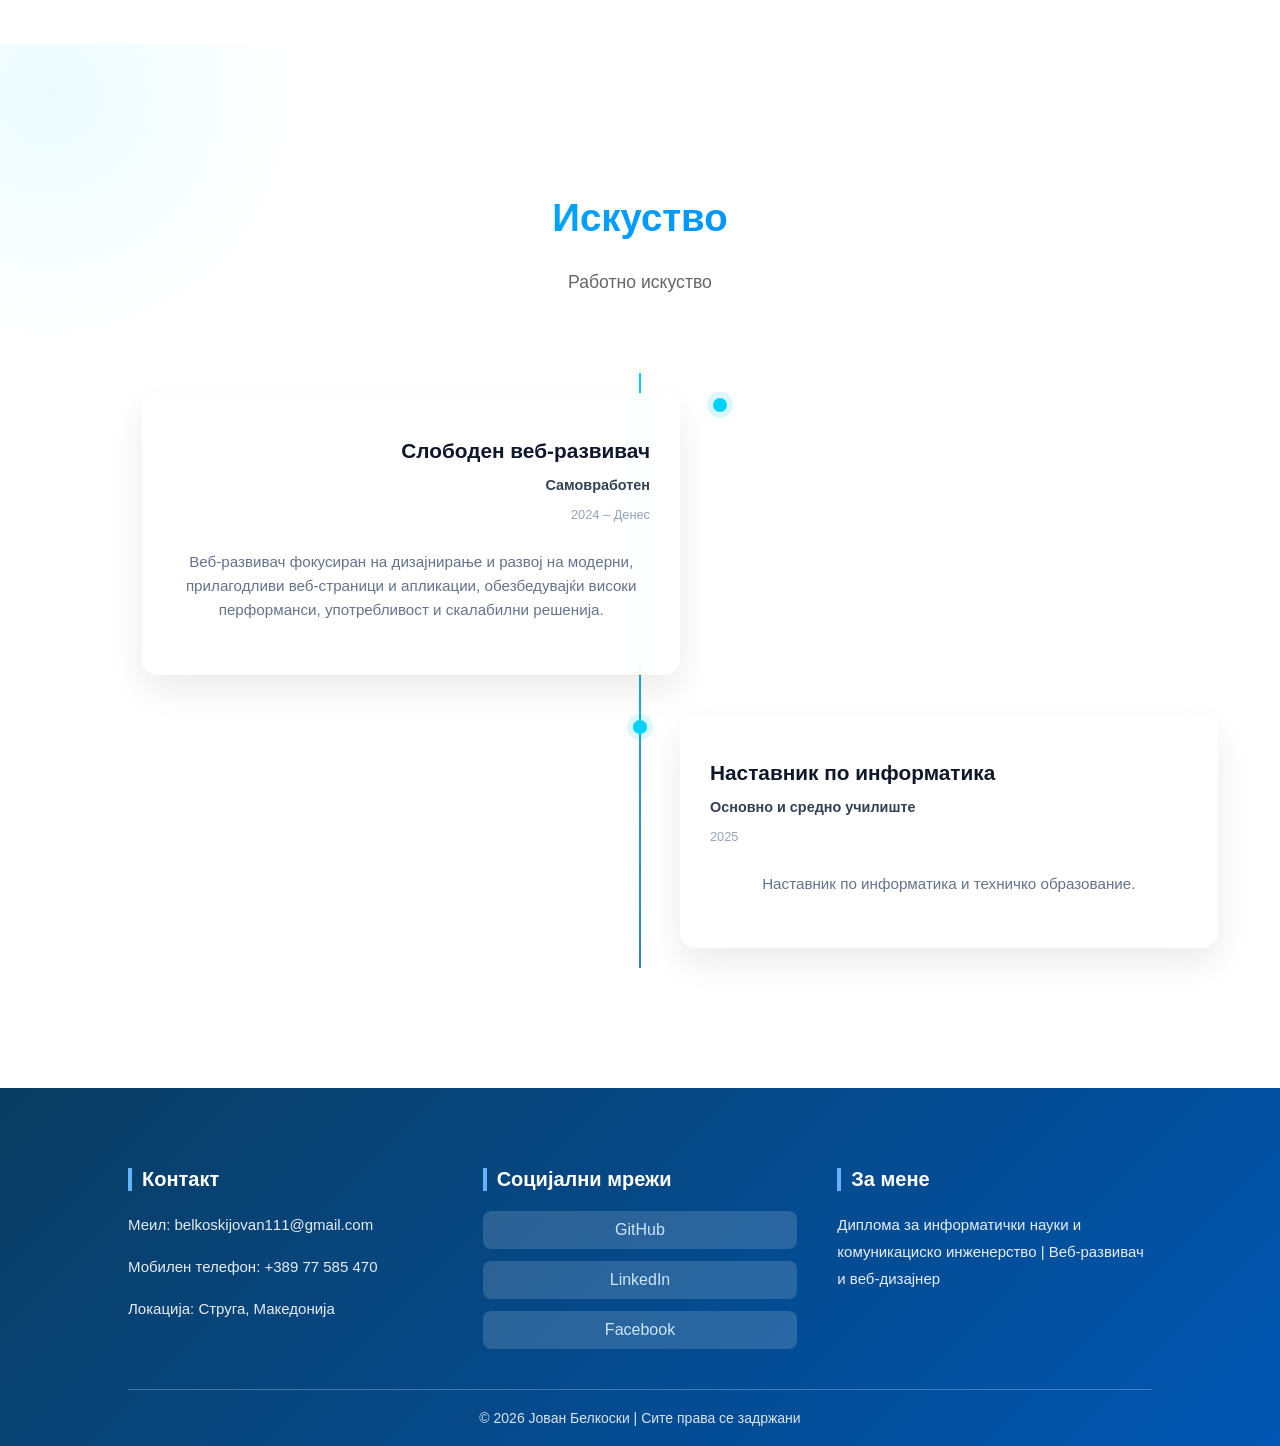
==== commit fd67d5dd: "Add files via upload" ====
--- a/index-en.html
+++ b/index-en.html
@@ -288,6 +288,15 @@
     <div class="projekti-kontejner">
 
         <div class="projekti-karticka">
+            <img src="vebb.jpeg" alt="Projekt 1">
+            <div class="overlay">
+                <h3>Училишна веб-страница – ООУ „Св. Климент Охридски“ - Драслајца</h3>
+                <p>Модерна и информативна училишна веб-страница, дизајнирана да ги претстави училишните активности, известувањата, образовните содржини и важните информации на јасен и достапен начин.</p>
+                <a href="https://ouklimentdraslajca.edu.mk/" target="_blank">Линк Website</a>
+            </div>
+        </div>
+
+        <div class="projekti-karticka">
             <img src="proekt1.jpg" alt="Projekt 1">
             <div class="overlay">
                 <h3>Апликација за велосипедска тура</h3>
@@ -353,10 +362,10 @@
             <div class="timeline-item">
                 <div class="timeline-card">
                     <h3>Наставник по информатика</h3>
-                    <p class="institucija">Основно училиште</p>
+                    <p class="institucija">Основно и средно училиште</p>
                     <p class="period">2025</p>
                     <p class="opis">
-                        Наставник по информатика и техничко образование во основно училиште.
+                        Наставник по информатика и техничко образование.
                     </p>
                 </div>
             </div>
--- a/stil.css
+++ b/stil.css
@@ -407,10 +407,15 @@
     padding: 80px 10%;
 }
 
-/*efekt*/
-.about-me::before {
+/* efekt */
+.about-me::before,
+.about-me::after {
     content: "";
     position: absolute;
+    pointer-events: none; 
+}
+
+.about-me::before {
     width: 500px;
     height: 500px;
     background: radial-gradient(circle, rgba(0, 210, 255, 0.10), transparent 70%);
@@ -419,8 +424,6 @@
 }
 
 .about-me::after {
-    content: "";
-    position: absolute;
     width: 450px;
     height: 450px;
     background: radial-gradient(circle, rgba(58, 123, 213, 0.08), transparent 70%);
@@ -428,7 +431,7 @@
     right: -200px;
 }
 
-/* ----------kontejner---------- */
+/* ---------- konteјner ---------- */
 .about-container {
     max-width: 850px;
     width: 100%;
@@ -438,7 +441,7 @@
     justify-content: center;
 }
 
-/* ----------tekst vo karticka---------- */
+/* ---------- tekst vo karticka ---------- */
 .about-text {
     width: 100%;
     padding: 40px;
@@ -453,9 +456,12 @@
         0 10px 20px rgba(0,0,0,0.05);
 
     text-align: left;
-}
-
-/*plava linija nad tekstot*/
+
+    position: relative;
+    z-index: 2; 
+}
+
+/* plava linija nad tekstot */
 .about-text::before {
     content: "";
     width: 60px;
@@ -464,9 +470,11 @@
     margin-bottom: 20px;
     border-radius: 3px;
     background: linear-gradient(90deg, #00d2ff, #3a7bd5);
-}
-
-/*naslov*/
+
+    pointer-events: none; 
+}
+
+/* naslov */
 .about-text h2 {
     font-size: clamp(1.8rem, 4vw, 2.6rem);
     font-weight: 800;
@@ -479,14 +487,14 @@
     margin-bottom: 10px;
 }
 
-/*podnaslov*/
+/* podnaslov */
 .about-text h3 {
     font-size: clamp(1rem, 2vw, 1.2rem);
     color: #666;
     margin-bottom: 20px;
 }
 
-/*tekst*/
+/* tekst */
 .about-text p {
     font-size: clamp(0.95rem, 1.5vw, 1.05rem);
     line-height: 1.8;
@@ -494,7 +502,7 @@
     margin-bottom: 12px;
 }
 
-/*kopce*/
+/* kopce */
 .about-btn {
     display: inline-block;
     margin-top: 20px;
@@ -510,13 +518,16 @@
     box-shadow: 0 10px 25px rgba(0,210,255,0.25);
 
     transition: all 0.35s ease;
+
+    position: relative;
+    z-index: 3; 
 }
 
 .about-btn:hover {
     transform: translateY(-4px);
 }
 
-/*Responziven dizajn za tablet*/
+/* Responziven dizajn za tablet */
 @media (max-width: 992px) {
     .about-me {
         padding: 100px 6%;
@@ -527,7 +538,7 @@
     }
 }
 
-/*responziven dizajn za mobilen*/
+/* responziven dizajn za mobilen */
 @media (max-width: 600px) {
     .about-me {
         min-height: auto;    
@@ -1388,6 +1399,7 @@
     }
 
     .skills-section h2 {
+        padding-top: 25px;
         font-size: 28px;
     }
 
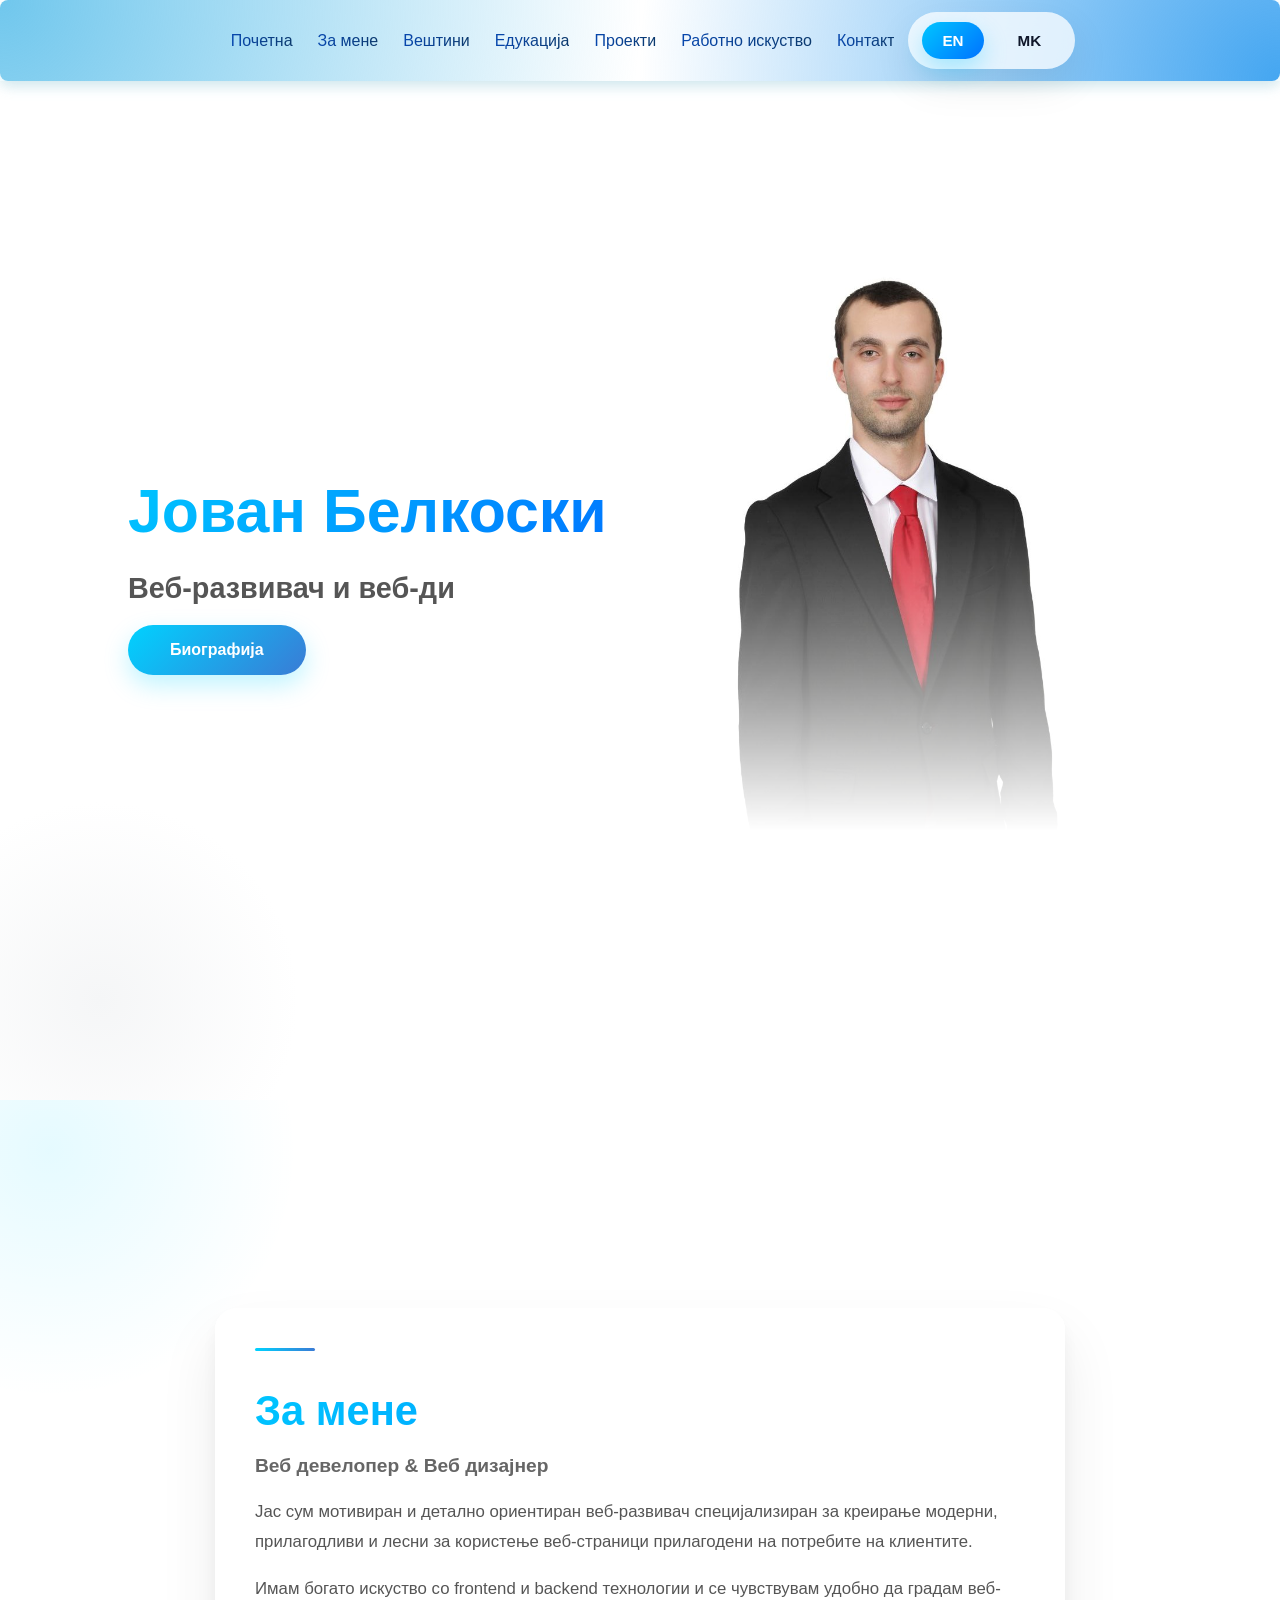
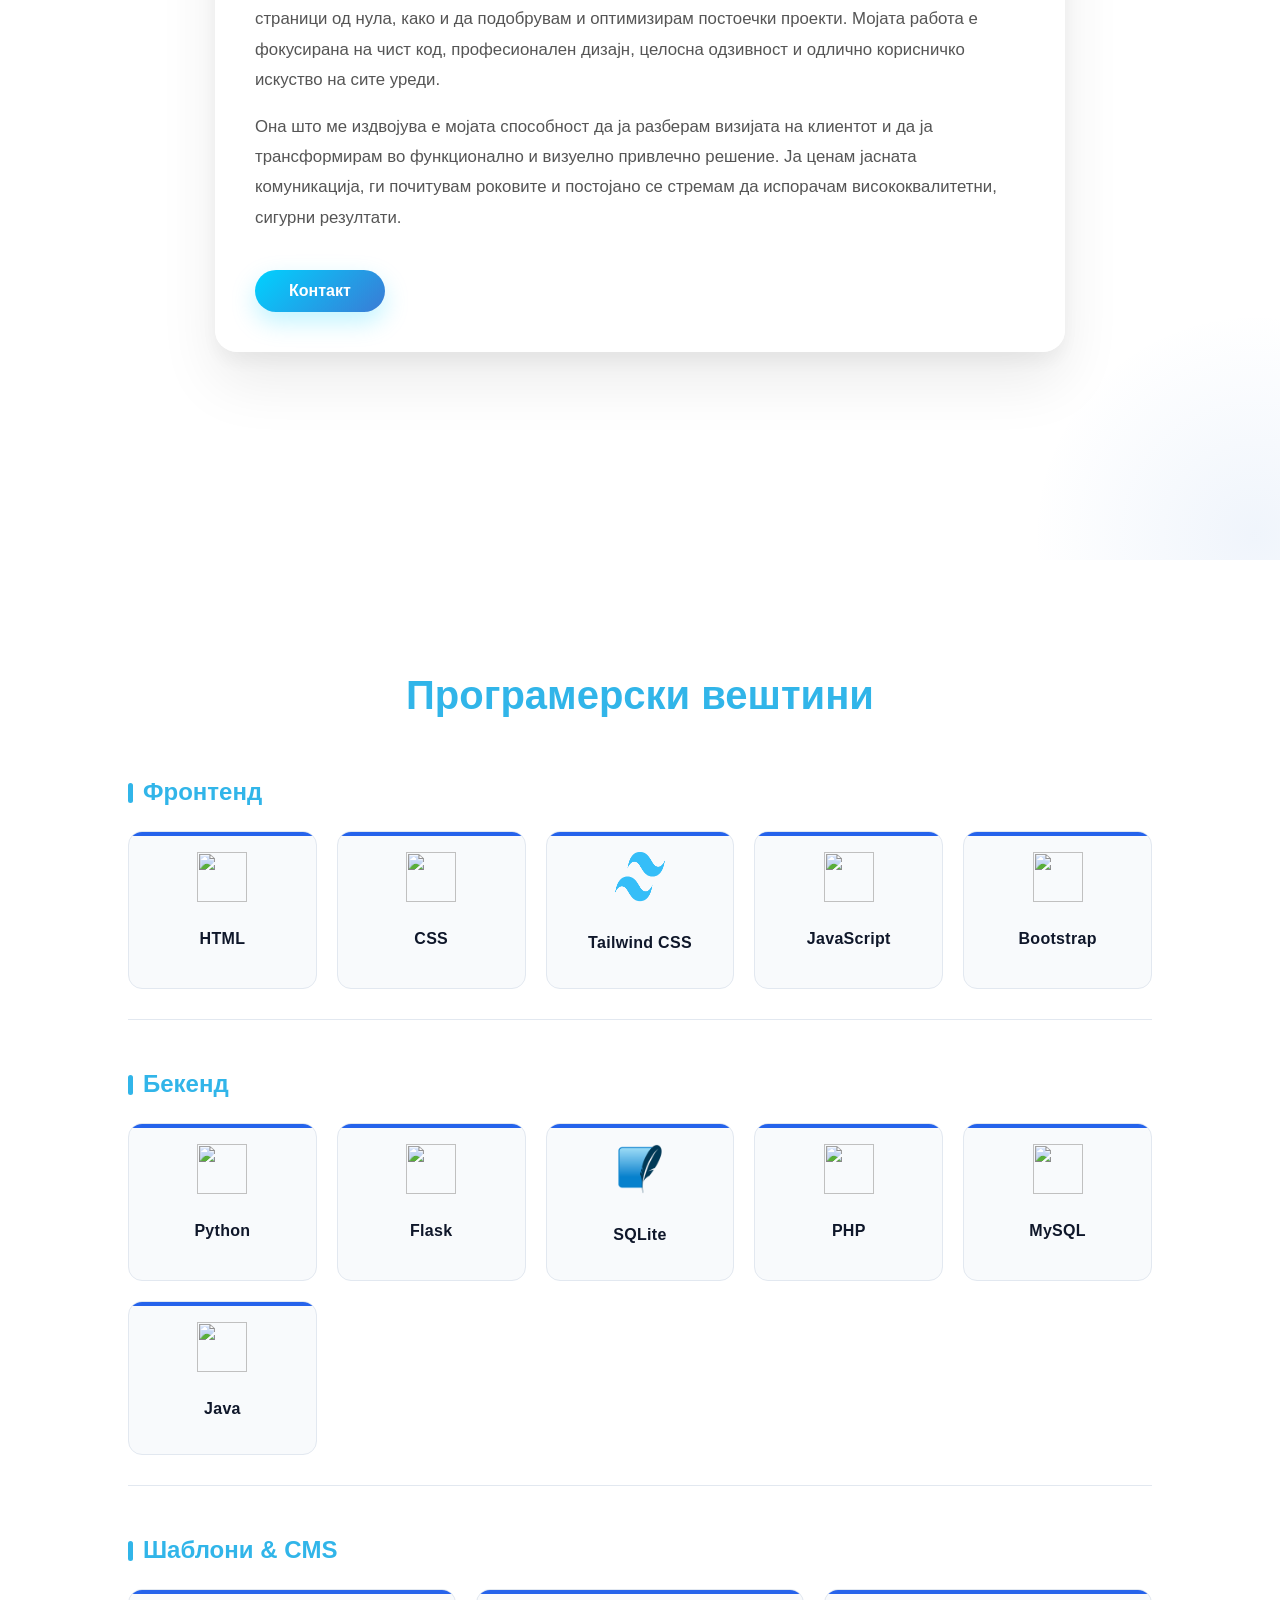
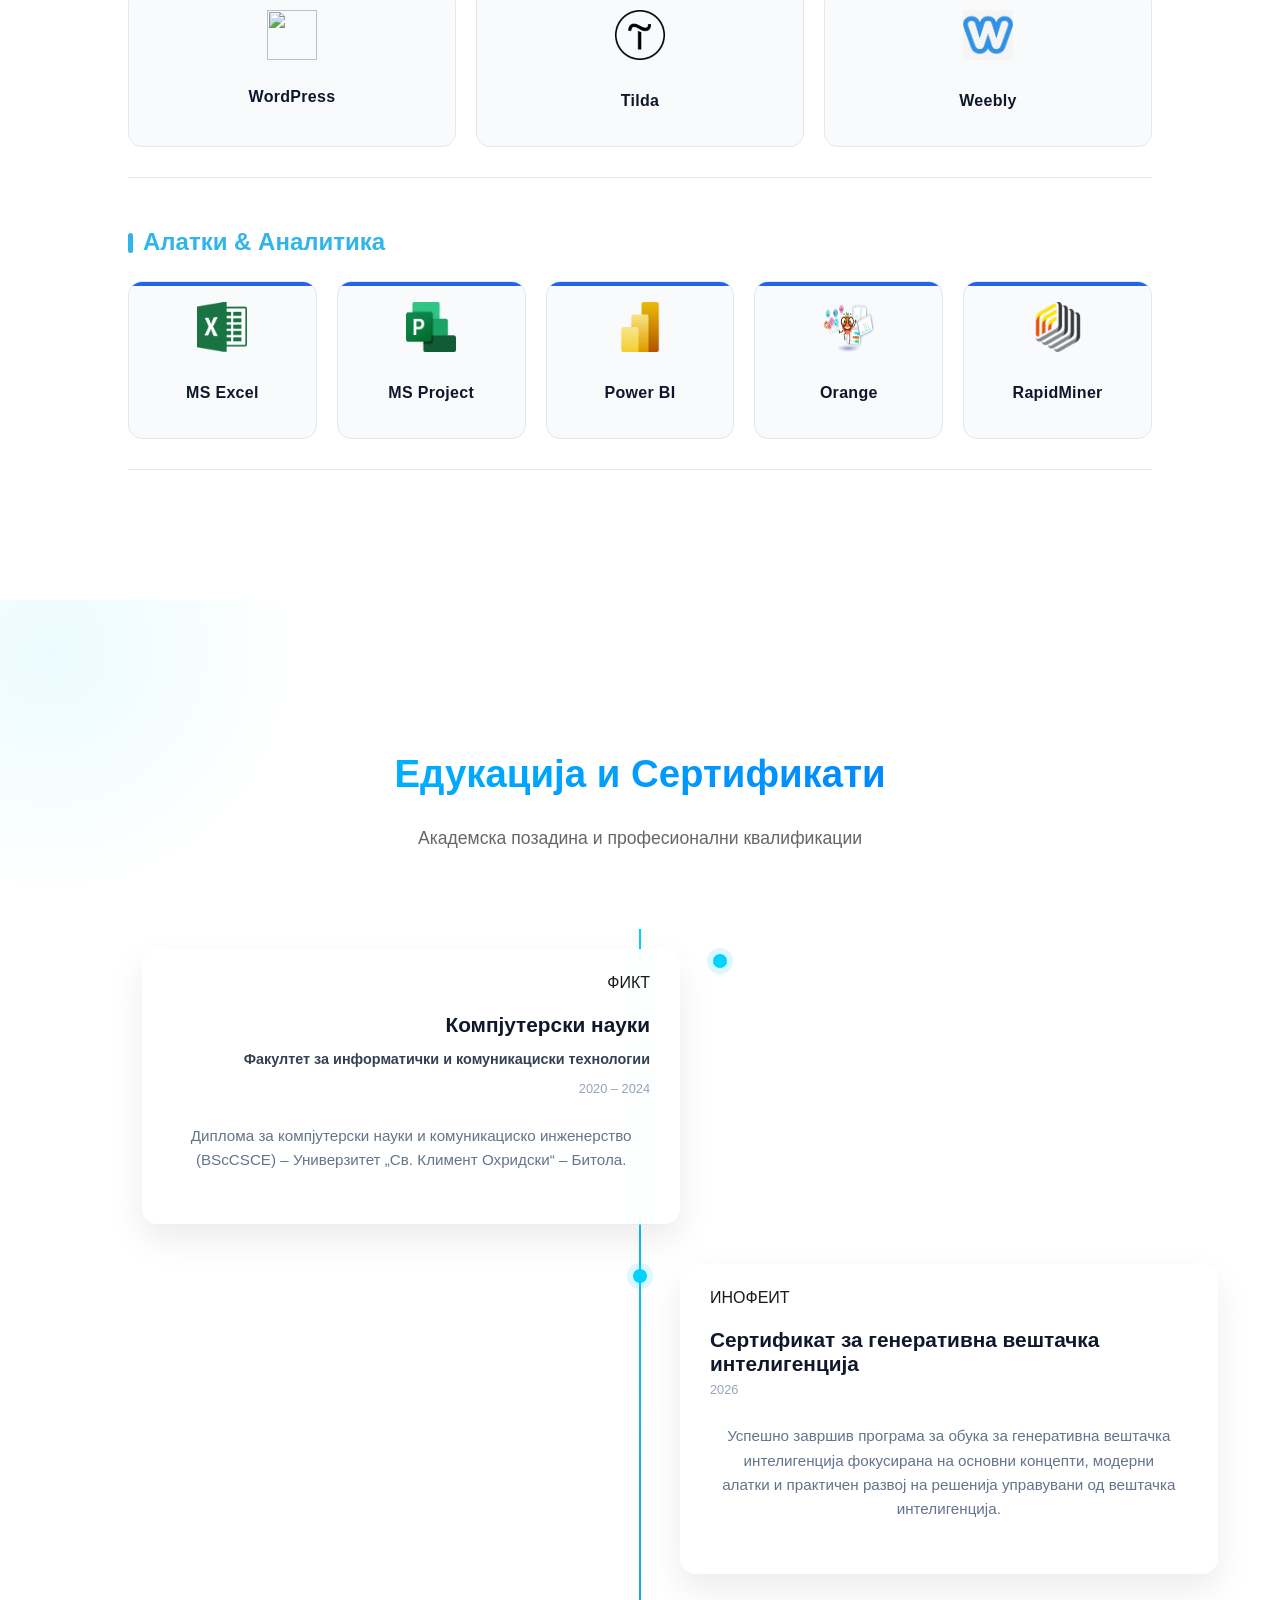
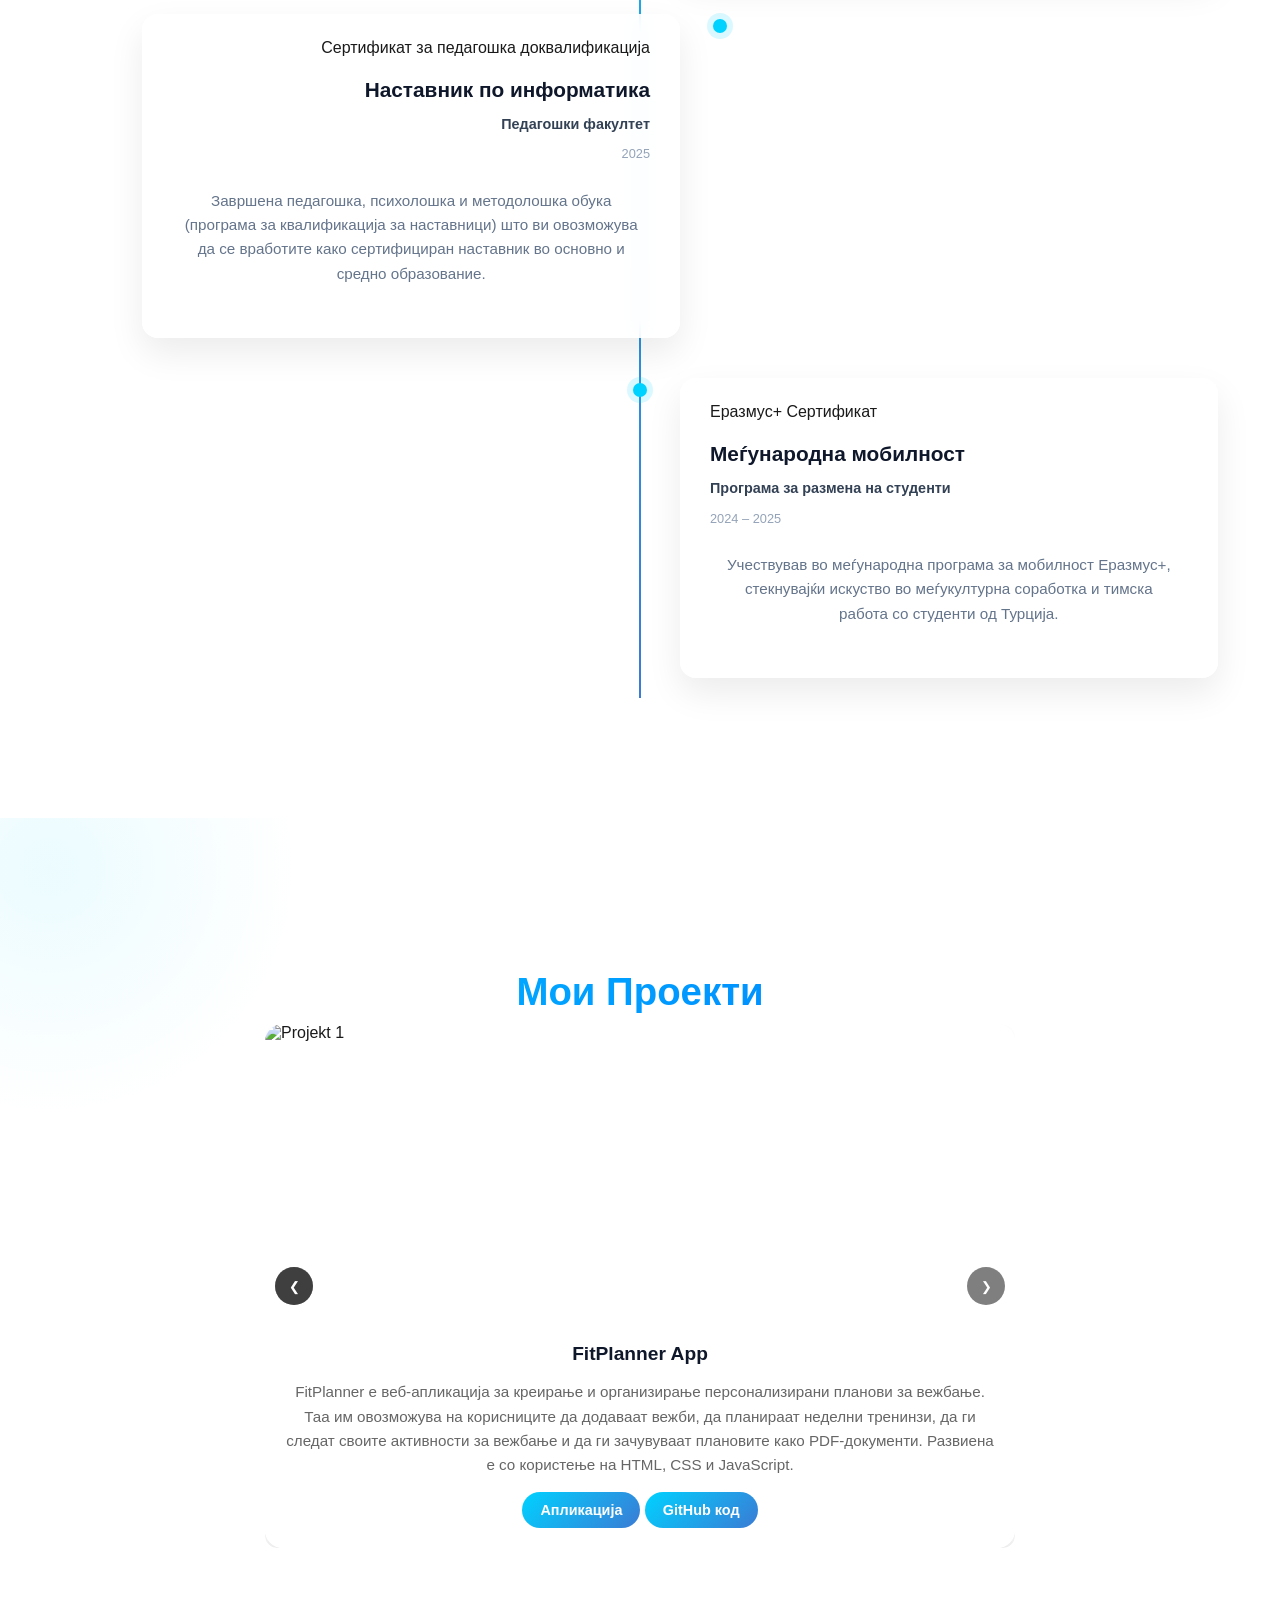
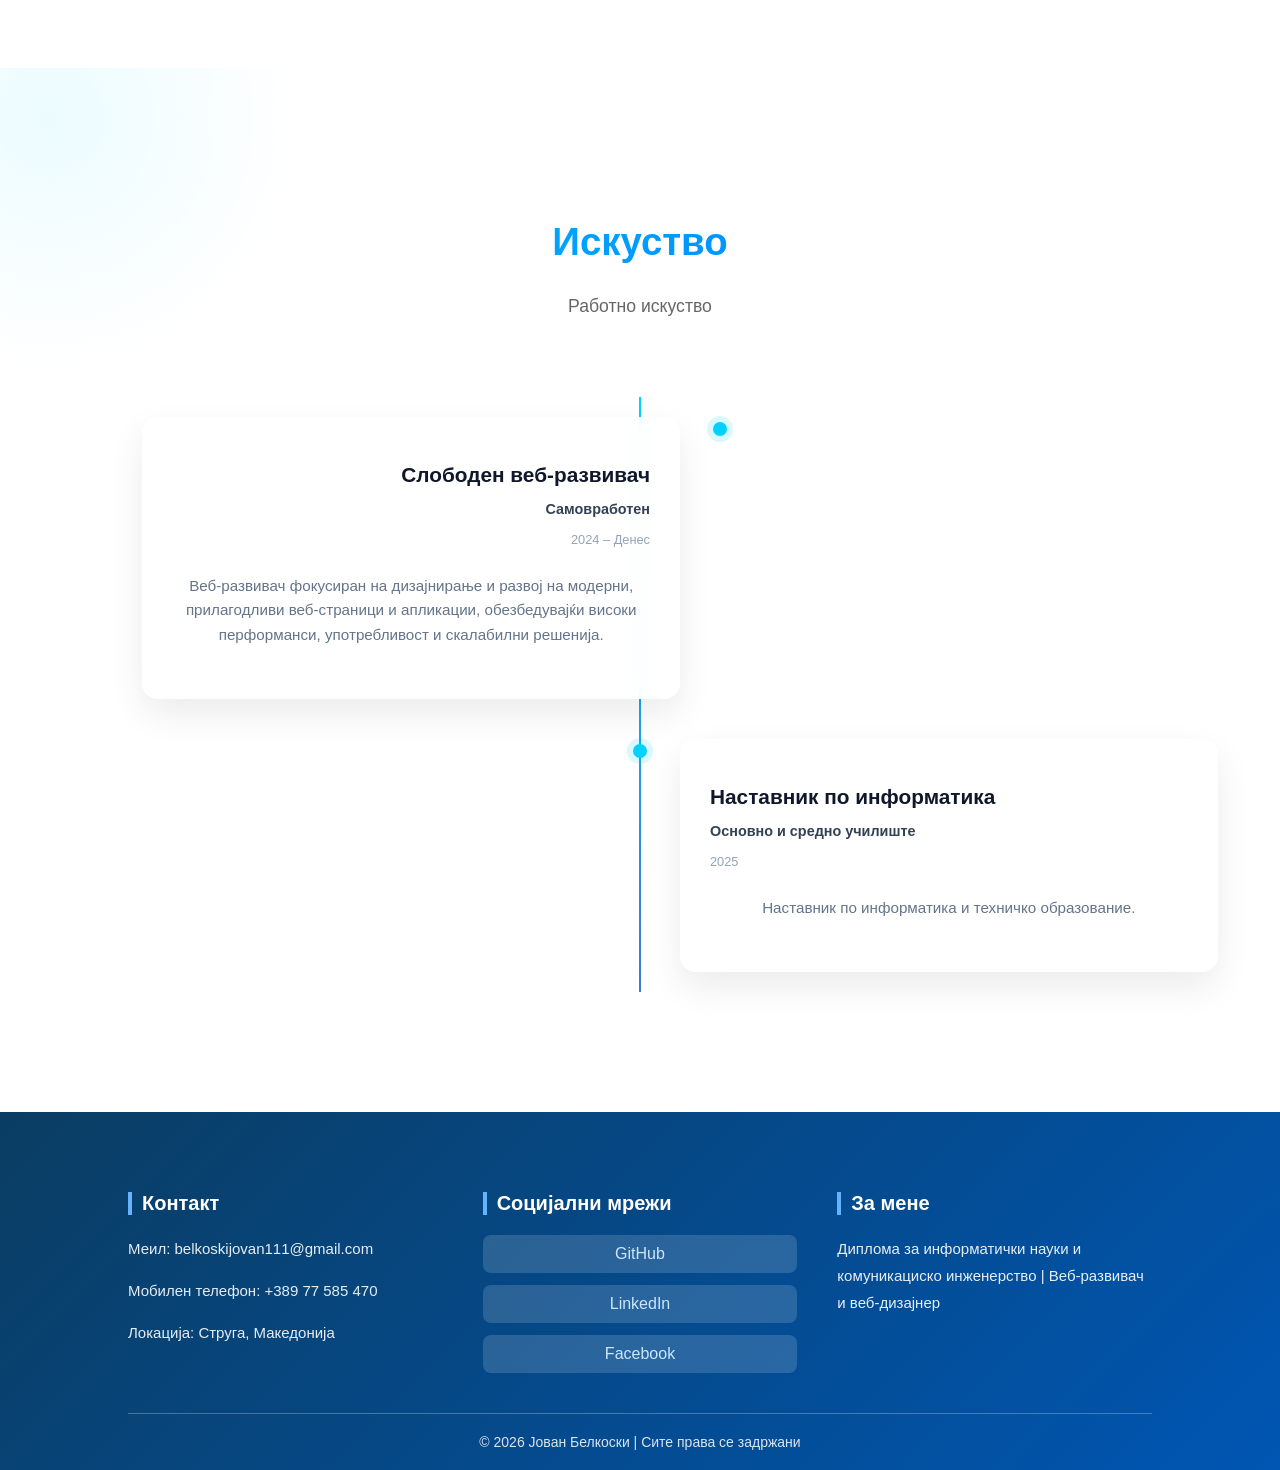
==== commit 844cc30a: "Add files via upload" ====
--- a/index-en.html
+++ b/index-en.html
@@ -288,31 +288,21 @@
     <div class="projekti-kontejner">
 
         <div class="projekti-karticka">
+            <img src="logo.png" alt="Projekt 1">
+            <div class="overlay">
+                <h3>FitPlanner App</h3>
+                <p>FitPlanner е веб-апликација за креирање и организирање персонализирани планови за вежбање. Таа им овозможува на корисниците да додаваат вежби, да планираат неделни тренинзи, да ги следат своите активности за вежбање и да ги зачувуваат плановите како PDF-документи. Развиена е со користење на HTML, CSS и JavaScript.</p>
+                <a href="https://jovannnn.github.io/FitPlanner/" target="_blank">Апликација</a>
+                <a href="https://github.com/jovannnn/FitPlanner" target="_blank">GitHub код</a>
+            </div>
+        </div>
+
+        <div class="projekti-karticka">
             <img src="vebb.jpeg" alt="Projekt 1">
             <div class="overlay">
                 <h3>Училишна веб-страница – ООУ „Св. Климент Охридски“ - Драслајца</h3>
                 <p>Модерна и информативна училишна веб-страница, дизајнирана да ги претстави училишните активности, известувањата, образовните содржини и важните информации на јасен и достапен начин.</p>
                 <a href="https://ouklimentdraslajca.edu.mk/" target="_blank">Линк Website</a>
-            </div>
-        </div>
-
-        <div class="projekti-karticka">
-            <img src="proekt1.jpg" alt="Projekt 1">
-            <div class="overlay">
-                <h3>Апликација за велосипедска тура</h3>
-                <p>Веб-апликација дизајнирана да им помогне на корисниците да откриваат, истражуваат и резервираат велосипедски тури на различни локации. Изградена со HTML5, CSS3, JavaScript, Python, Flask, MySQL и поддржана од SQLite за безбедно управување со податоци.</p>
-                <a href="https://bicycle-tours.onrender.com" target="_blank">Апликација</a>
-                <a href="https://github.com/jovannnn/Bicycle-tours" target="_blank">GitHub код</a>
-            </div>
-        </div>
-
-        <div class="projekti-karticka">
-            <img src="filmovi.png" alt="Projekt 2">
-            <div class="overlay">
-                <h3>Апликација за филмови</h3>
-                <p>Оваа апликација е веб-алатка што им овозможува на корисниците да пребаруваат филмови со внесување на името на актерот. Користи TMDB API за да ги добие податоците за филмот и прикажува листа на филмови со краток опис и оценка, изградена со Python и Flask за брз и едноставен интерфејс.</p>
-                <a href="https://movie-app-h2qp.onrender.com/" target="_blank">Апликација</a>
-                <a href="https://github.com/jovannnn/Movie-App" target="_blank">GitHub код</a>
             </div>
         </div>
 
